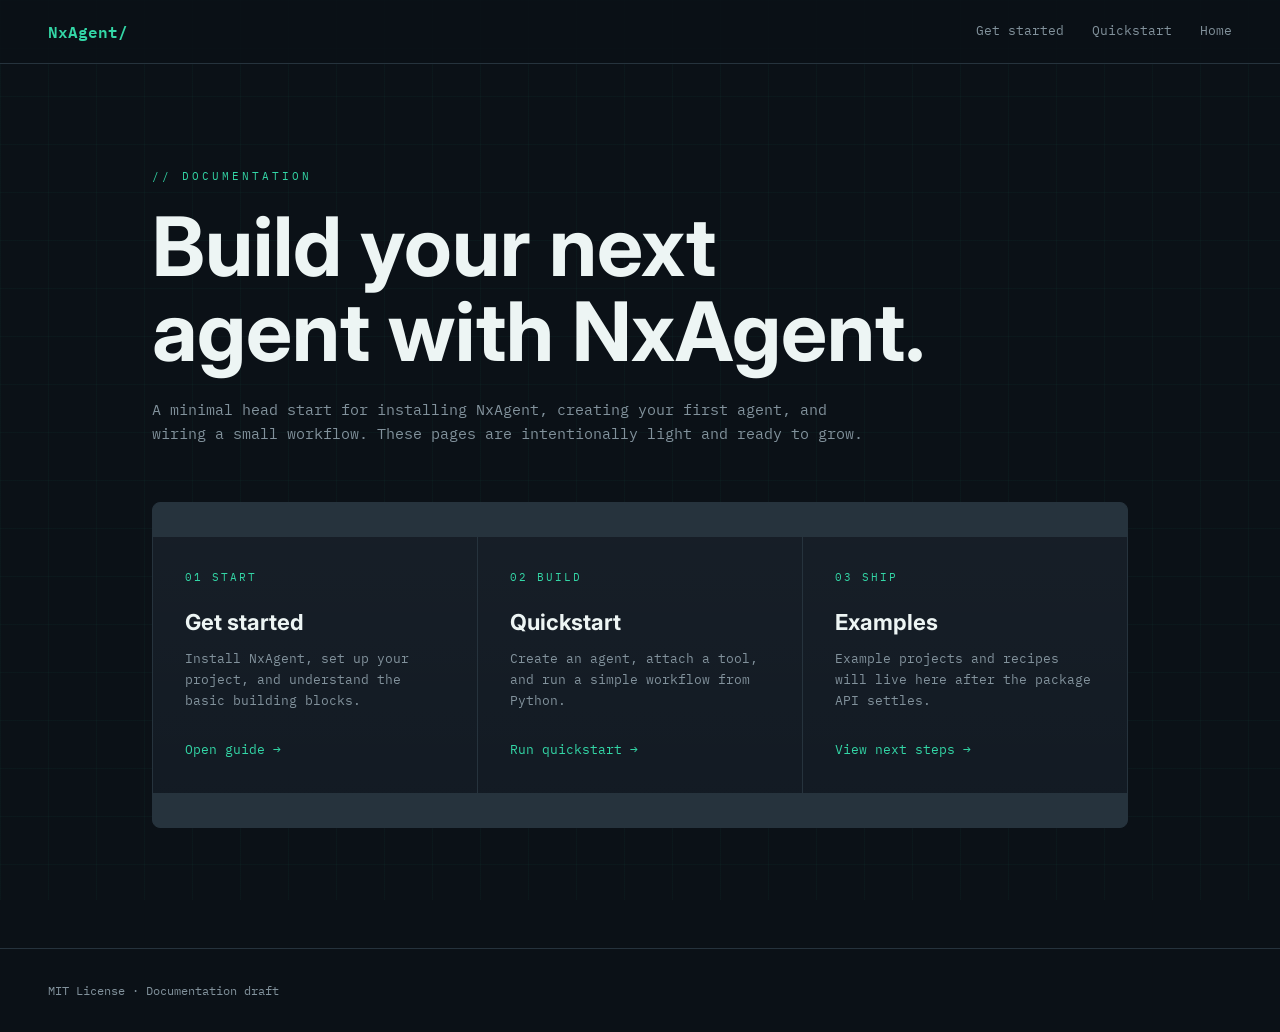
==== docs/index.html @ 1df2d6c3 "init commit" ====
<!DOCTYPE html>
<html lang="en">
<head>
<meta charset="UTF-8">
<meta name="viewport" content="width=device-width, initial-scale=1.0">
<title>NxAgent Docs</title>
<link href="https://fonts.googleapis.com/css2?family=IBM+Plex+Mono:wght@400;500;600&family=Inter:wght@400;500;600;700;800&display=swap" rel="stylesheet">
<link rel="stylesheet" href="../assets/css/docs.css">
</head>
<body>
<nav>
  <a class="logo" href="../index.html">NxAgent/</a>
  <ul class="nav-links">
    <li><a href="get-started.html">Get started</a></li>
    <li><a href="quickstart.html">Quickstart</a></li>
    <li><a href="../index.html">Home</a></li>
  </ul>
</nav>
<main>
  <div class="label">// documentation</div>
  <h1>Build your next agent with NxAgent.</h1>
  <p class="lead">A minimal head start for installing NxAgent, creating your first agent, and wiring a small workflow. These pages are intentionally light and ready to grow.</p>
  <section class="grid" aria-label="Documentation sections">
    <article class="card">
      <span>01 start</span>
      <h2>Get started</h2>
      <p>Install NxAgent, set up your project, and understand the basic building blocks.</p>
      <a href="get-started.html">Open guide →</a>
    </article>
    <article class="card">
      <span>02 build</span>
      <h2>Quickstart</h2>
      <p>Create an agent, attach a tool, and run a simple workflow from Python.</p>
      <a href="quickstart.html">Run quickstart →</a>
    </article>
    <article class="card">
      <span>03 ship</span>
      <h2>Examples</h2>
      <p>Example projects and recipes will live here after the package API settles.</p>
      <a href="quickstart.html#next-steps">View next steps →</a>
    </article>
  </section>
</main>
<footer>MIT License · Documentation draft</footer>
</body>
</html>
---- assets/css/docs.css ----
*, *::before, *::after { box-sizing: border-box; margin: 0; padding: 0; }
  :root {
    --bg: #0b1117;
    --surface: #111922;
    --surface-soft: #17212b;
    --border: #26333d;
    --accent: #33d6a6;
    --text: #edf5f4;
    --muted: #82929c;
    --mono: 'IBM Plex Mono', monospace;
    --sans: 'Inter', system-ui, -apple-system, BlinkMacSystemFont, 'Segoe UI', sans-serif;
  }
  body {
    min-height: 100vh;
    background: var(--bg);
    color: var(--text);
    font-family: var(--sans);
    line-height: 1.6;
  }
  body::before {
    content: '';
    position: fixed;
    inset: 0;
    background-image:
      linear-gradient(rgba(51,214,166,0.035) 1px, transparent 1px),
      linear-gradient(90deg, rgba(51,214,166,0.035) 1px, transparent 1px);
    background-size: 48px 48px;
    pointer-events: none;
  }
  nav {
    position: relative;
    z-index: 1;
    height: 64px;
    padding: 0 48px;
    display: flex;
    align-items: center;
    justify-content: space-between;
    border-bottom: 1px solid var(--border);
    background: rgba(11,17,23,0.86);
  }
  a { color: inherit; text-decoration: none; }
  .logo {
    font-family: var(--mono);
    font-weight: 600;
    color: var(--accent);
  }
  .nav-links {
    display: flex;
    gap: 28px;
    list-style: none;
    font-family: var(--mono);
    font-size: 13px;
    color: var(--muted);
  }
  .nav-links a:hover { color: var(--text); }
  main {
    position: relative;
    z-index: 1;
    max-width: 1040px;
    margin: 0 auto;
    padding: 104px 32px 120px;
  }
  .label {
    font-family: var(--mono);
    font-size: 11px;
    color: var(--accent);
    letter-spacing: 3px;
    text-transform: uppercase;
    margin-bottom: 18px;
  }
  h1 {
    max-width: 780px;
    font-size: clamp(44px, 7vw, 82px);
    line-height: 1.04;
    letter-spacing: 0;
    margin-bottom: 24px;
  }
  .lead {
    max-width: 720px;
    font-family: var(--mono);
    color: var(--muted);
    font-size: 15px;
    margin-bottom: 56px;
  }
  .grid {
    display: grid;
    grid-template-columns: repeat(3, minmax(0, 1fr));
    gap: 1px;
    background: var(--border);
    border: 1px solid var(--border);
    border-radius: 8px;
    overflow: hidden;
  }
  .card {
    min-height: 220px;
    padding: 32px;
    background: linear-gradient(180deg, rgba(255,255,255,0.025), rgba(255,255,255,0.006)), var(--surface);
  }
  .card span {
    display: block;
    font-family: var(--mono);
    font-size: 11px;
    color: var(--accent);
    letter-spacing: 2px;
    text-transform: uppercase;
    margin-bottom: 22px;
  }
  .card h2 {
    font-size: 22px;
    line-height: 1.2;
    margin-bottom: 14px;
  }
  .card p {
    font-family: var(--mono);
    font-size: 13px;
    color: var(--muted);
    margin-bottom: 24px;
  }
  .card a {
    font-family: var(--mono);
    font-size: 13px;
    color: var(--accent);
  }

  section {
    border-top: 1px solid var(--border);
    padding: 34px 0;
  }

  h2 {
    font-size: 28px;
    line-height: 1.22;
    margin-bottom: 14px;
  }

  p,
  li {
    color: var(--muted);
  }

  ul,
  ol {
    padding-left: 22px;
  }

  code,
  pre {
    font-family: var(--mono);
  }

  pre {
    margin-top: 18px;
    padding: 20px;
    background: var(--surface);
    border: 1px solid var(--border);
    border-radius: 8px;
    overflow-x: auto;
    color: var(--text);
  }

  .next {
    display: inline-flex;
    margin-top: 18px;
    color: var(--accent);
    font-family: var(--mono);
    font-size: 13px;
  }

  footer {
    position: relative;
    z-index: 1;
    border-top: 1px solid var(--border);
    padding: 32px 48px;
    font-family: var(--mono);
    font-size: 12px;
    color: var(--muted);
  }
  @media (max-width: 780px) {
    nav { padding: 0 24px; }
    .nav-links { gap: 16px; }
    main { padding: 80px 24px 96px; }
    .grid { grid-template-columns: 1fr; }
  }
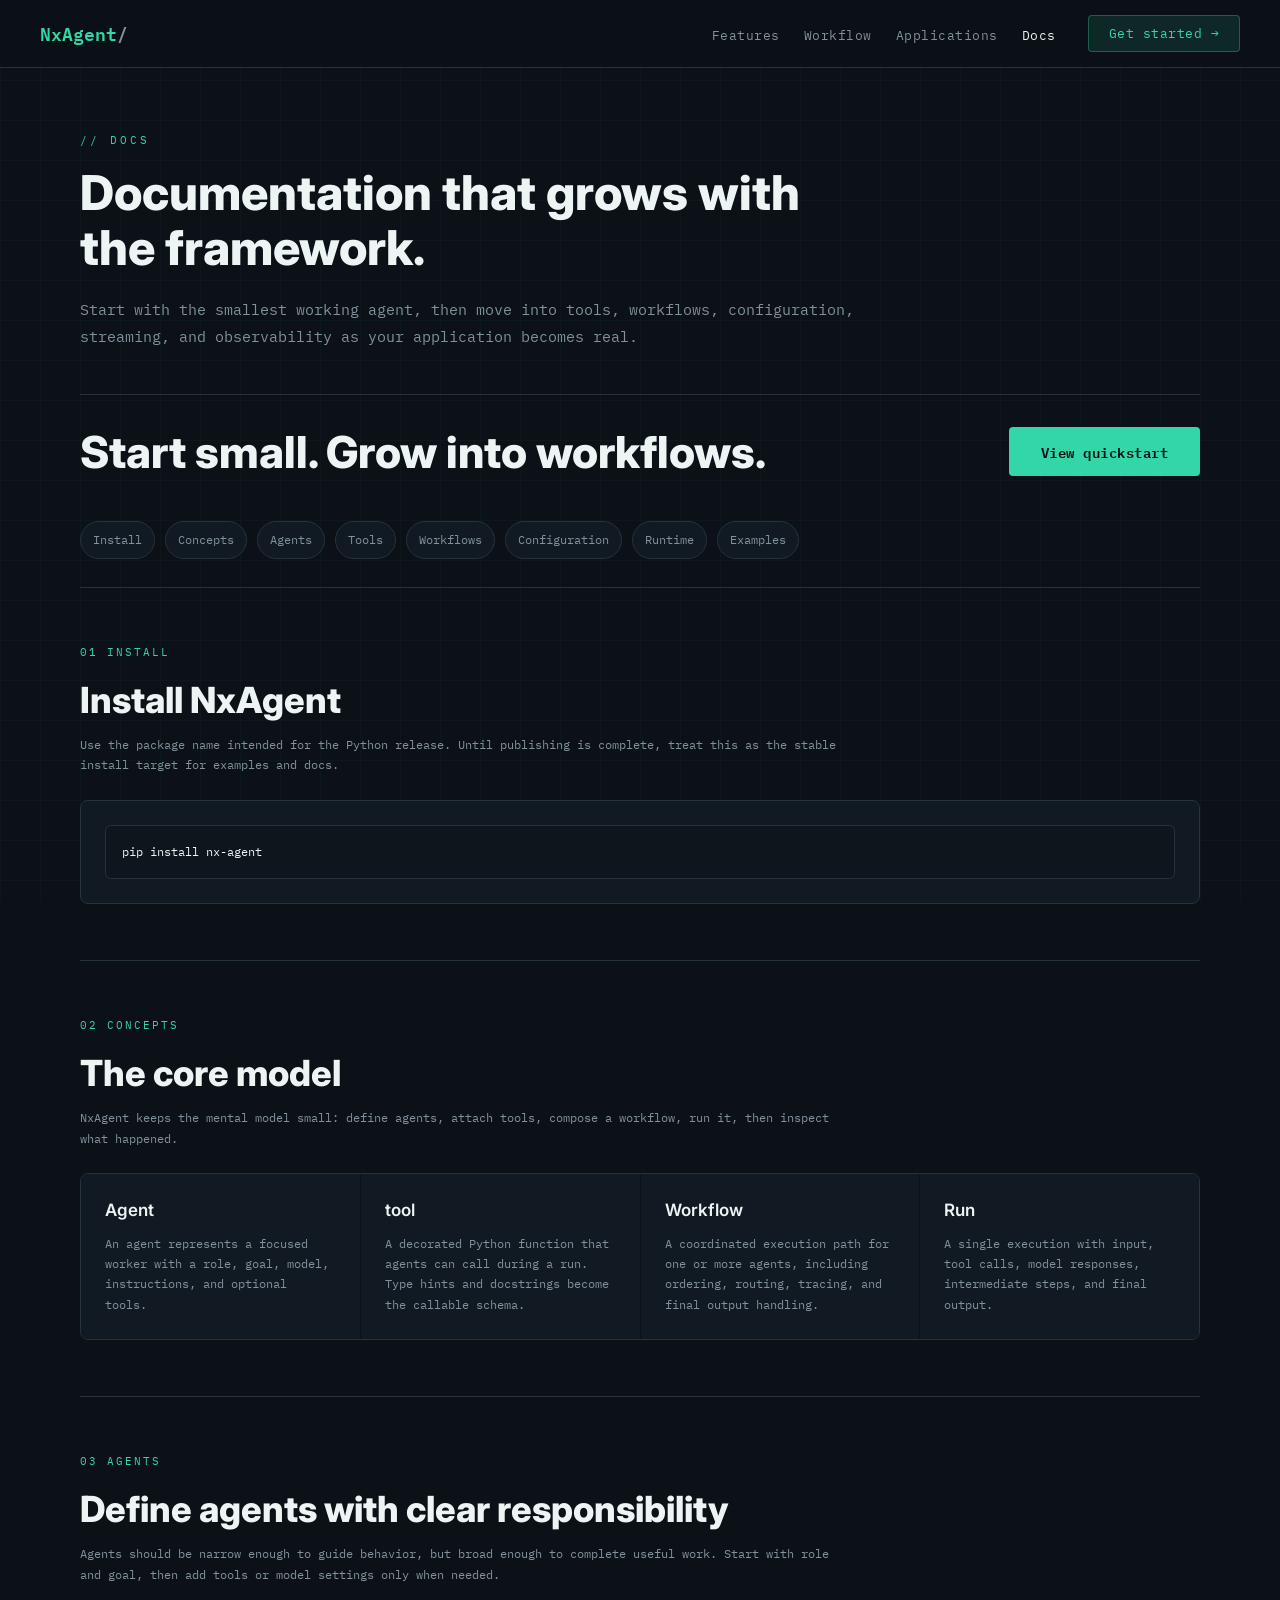
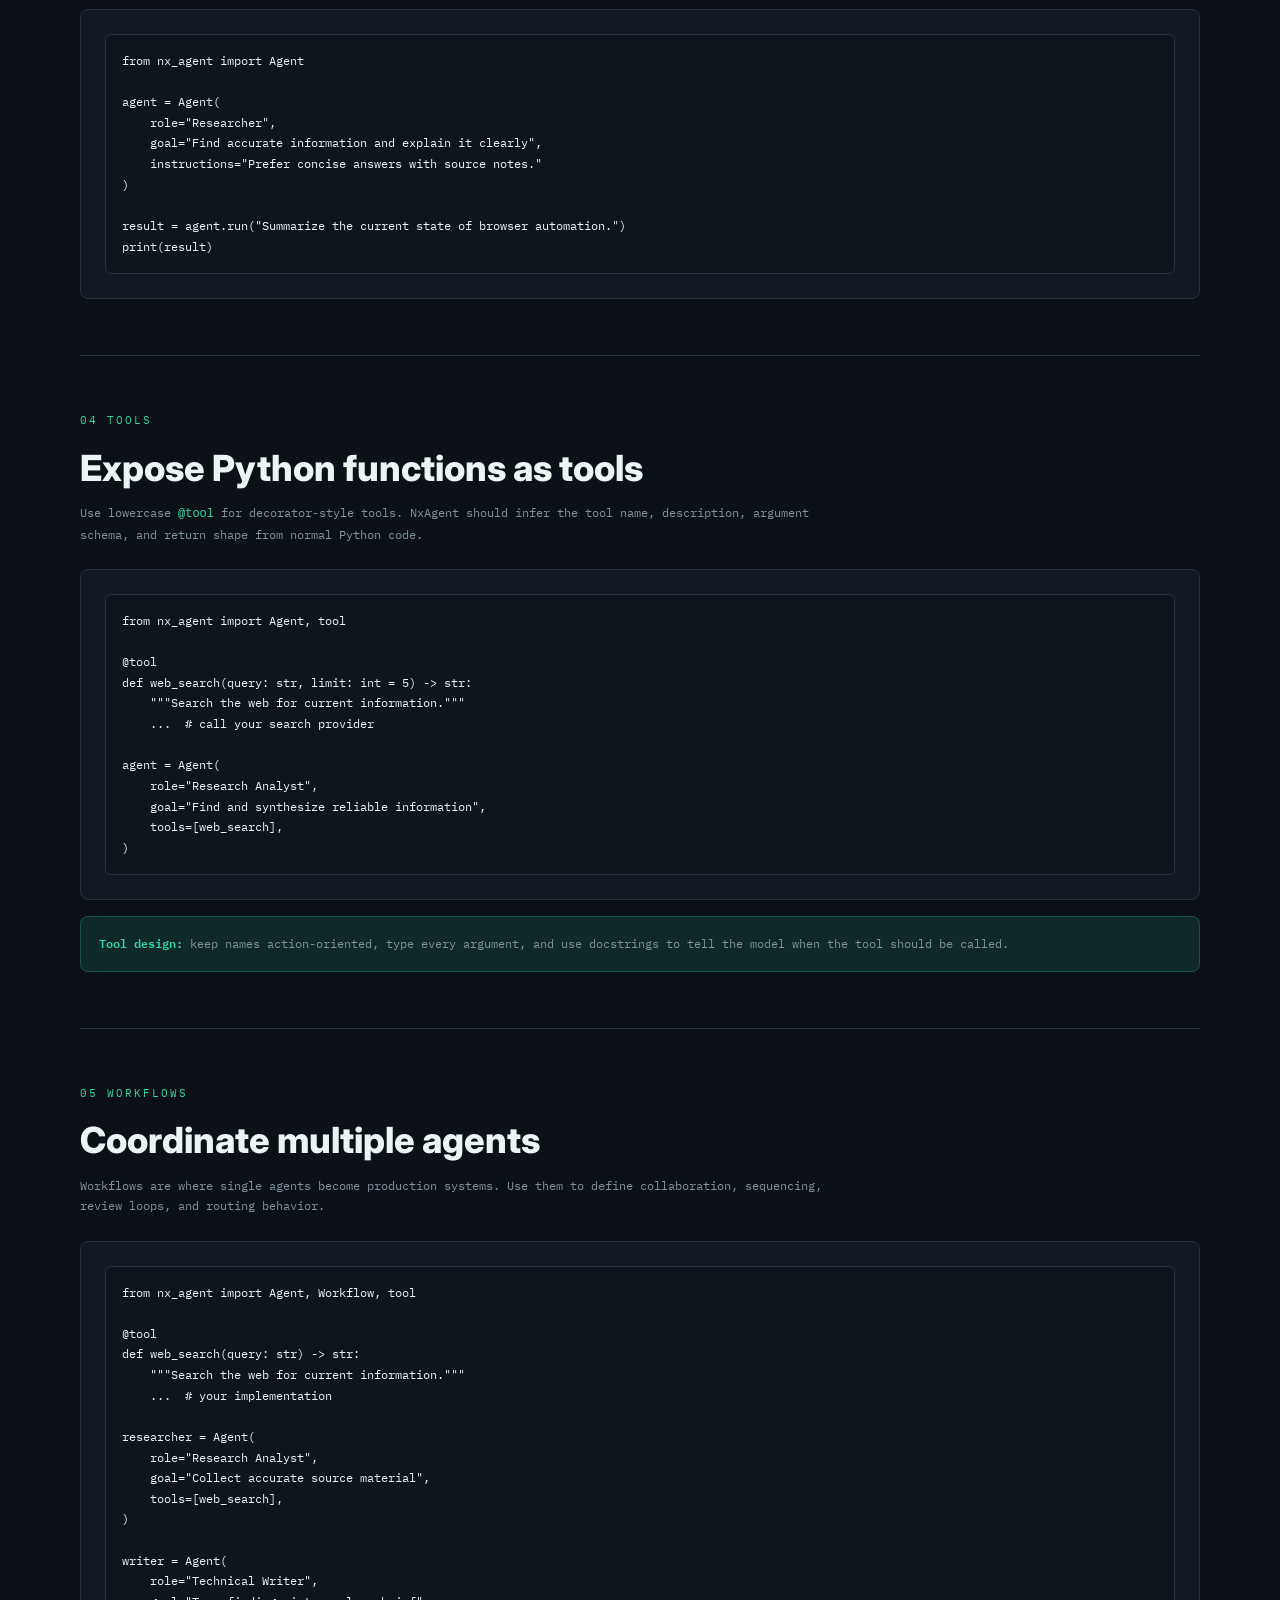
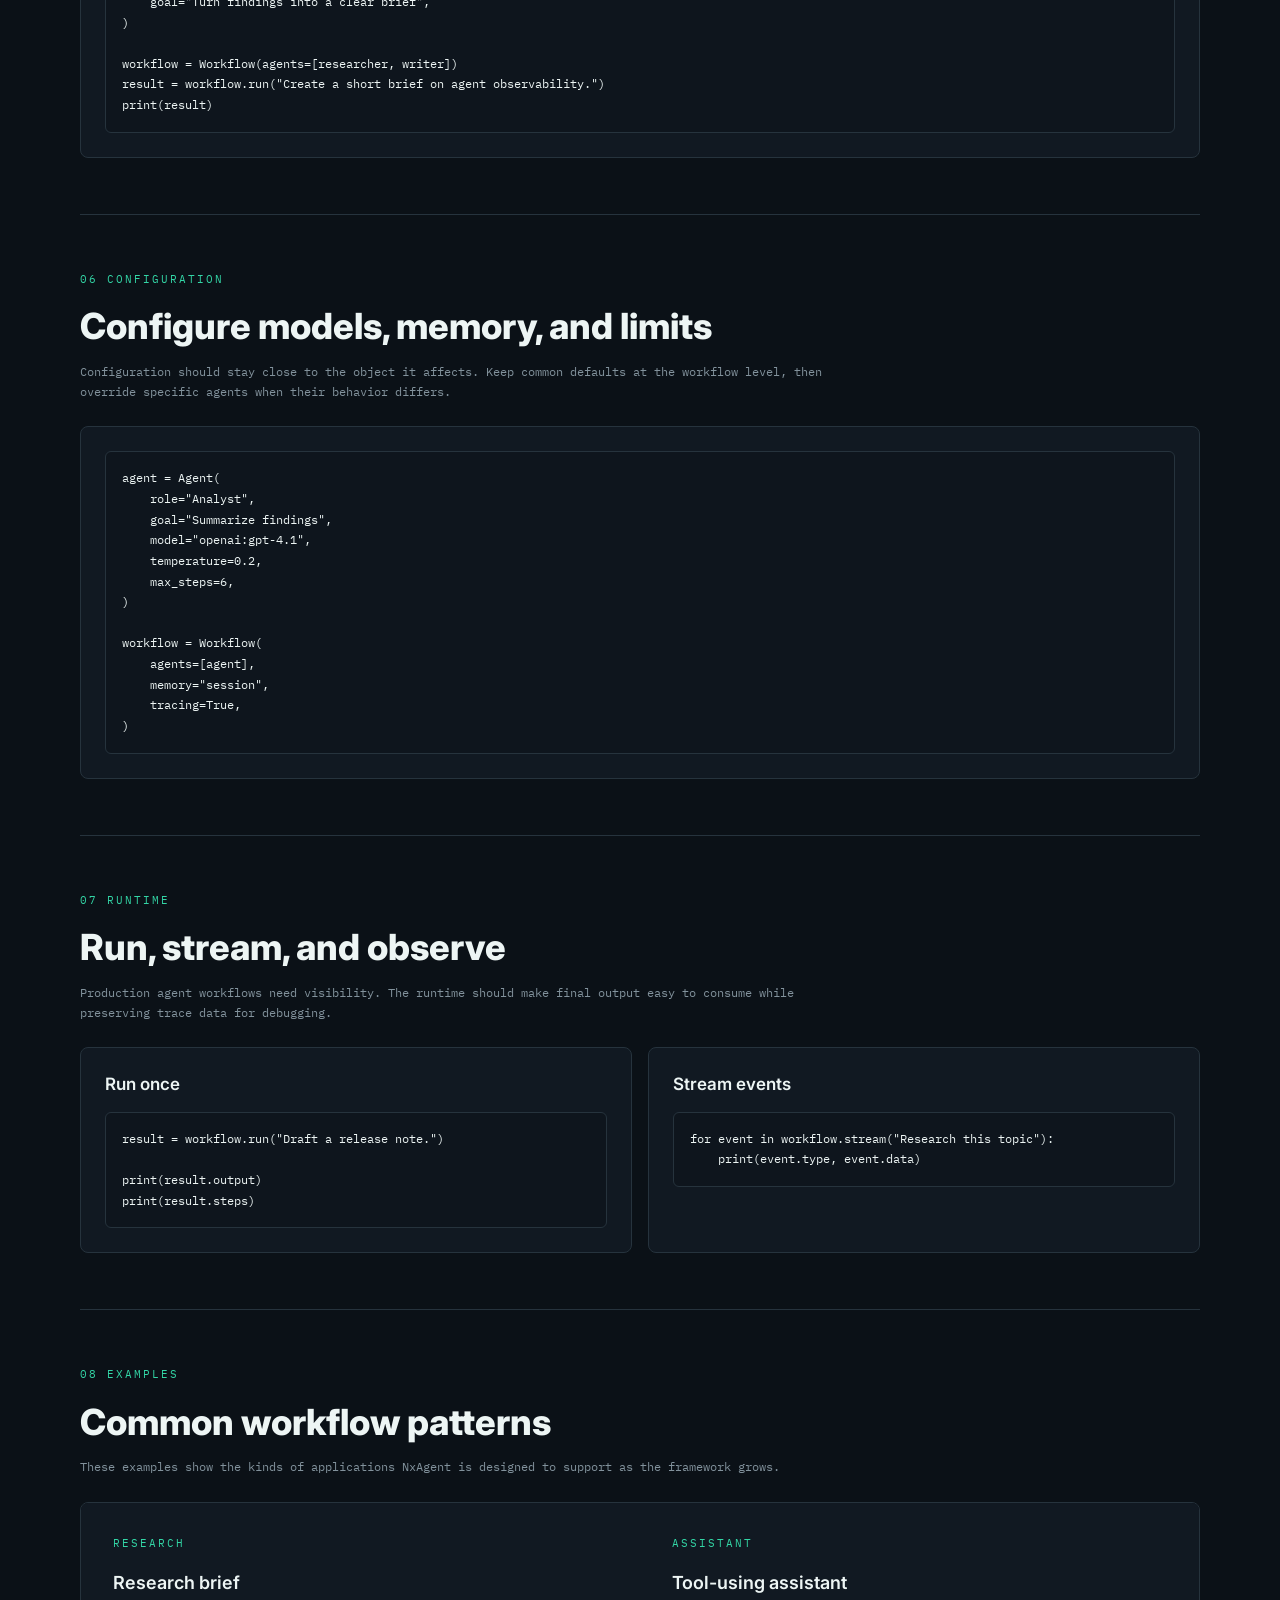
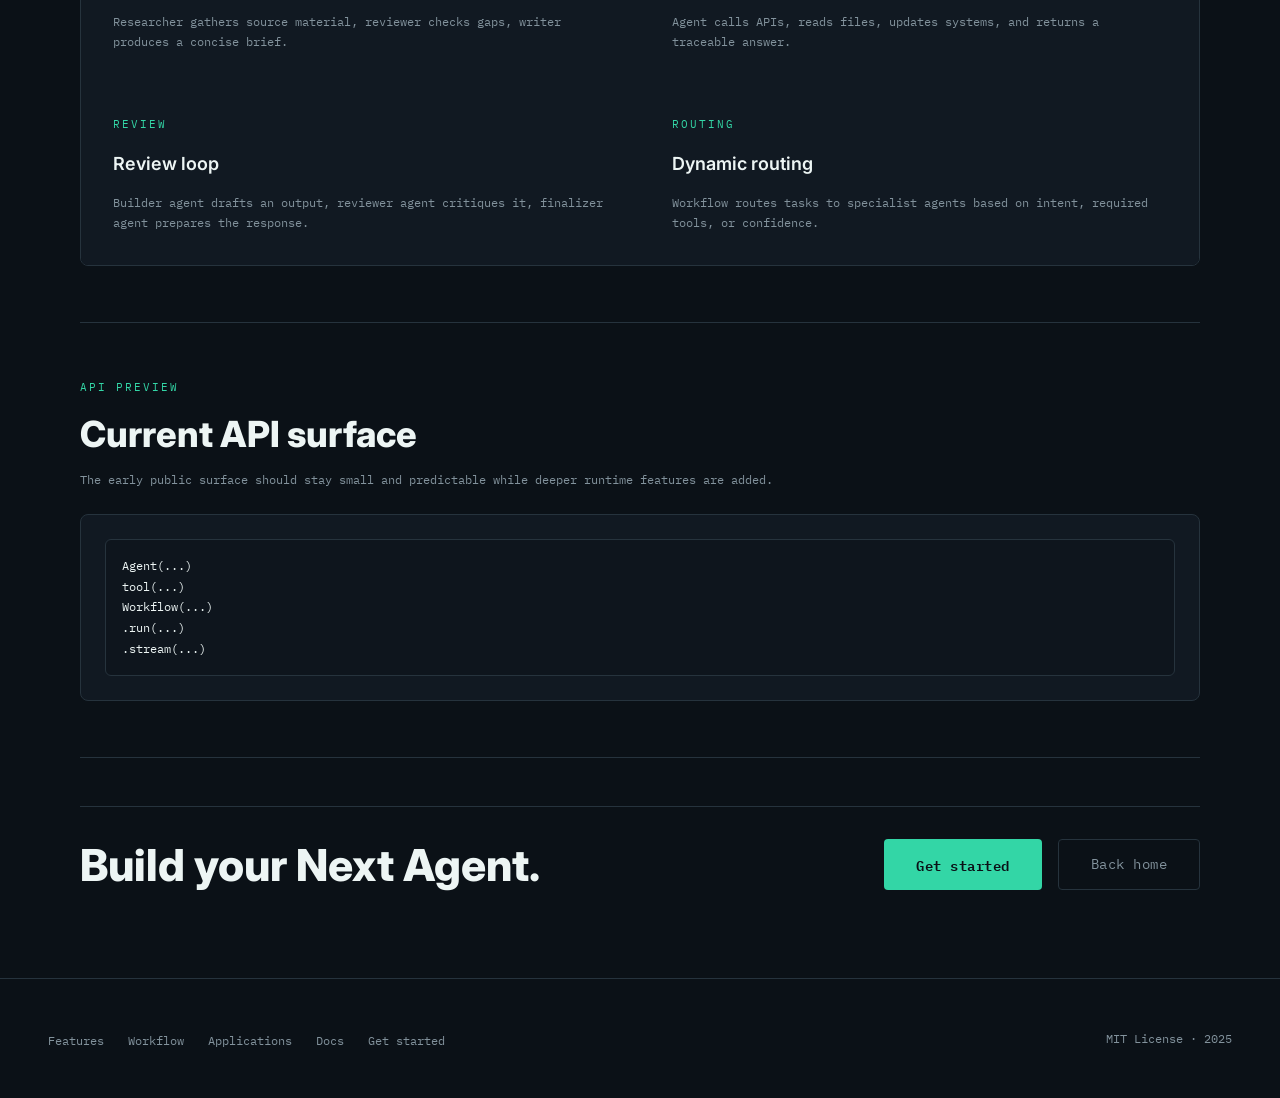
==== commit ff1f2cc6: "intial commit v0.1.0" ====
--- a/docs/index.html
+++ b/docs/index.html
@@ -4,43 +4,270 @@
 <meta charset="UTF-8">
 <meta name="viewport" content="width=device-width, initial-scale=1.0">
 <title>NxAgent Docs</title>
-<link href="https://fonts.googleapis.com/css2?family=IBM+Plex+Mono:wght@400;500;600&family=Inter:wght@400;500;600;700;800&display=swap" rel="stylesheet">
-<link rel="stylesheet" href="../assets/css/docs.css">
+<link rel="icon" href="../assets/favicon.svg" type="image/svg+xml">
+<link href="https://fonts.googleapis.com/css2?family=IBM+Plex+Mono:wght@400;500;600&amp;family=Inter:wght@400;500;600;700;800&amp;display=swap" rel="stylesheet">
+<link rel="stylesheet" href="../assets/css/landing.css">
 </head>
 <body>
+
 <nav>
-  <a class="logo" href="../index.html">NxAgent/</a>
+  <a href="../#top" class="nav-logo">NxAgent<span>/</span></a>
   <ul class="nav-links">
-    <li><a href="get-started.html">Get started</a></li>
-    <li><a href="quickstart.html">Quickstart</a></li>
-    <li><a href="../index.html">Home</a></li>
+    <li><a href="../#features">Features</a></li>
+    <li><a href="../#workflow">Workflow</a></li>
+    <li><a href="../#applications">Applications</a></li>
+    <li><a href="../docs/" class="is-active">Docs</a></li>
   </ul>
+  <a href="../get-started/" class="nav-cta">Get started &rarr;</a>
 </nav>
-<main>
-  <div class="label">// documentation</div>
-  <h1>Build your next agent with NxAgent.</h1>
-  <p class="lead">A minimal head start for installing NxAgent, creating your first agent, and wiring a small workflow. These pages are intentionally light and ready to grow.</p>
-  <section class="grid" aria-label="Documentation sections">
-    <article class="card">
-      <span>01 start</span>
-      <h2>Get started</h2>
-      <p>Install NxAgent, set up your project, and understand the basic building blocks.</p>
-      <a href="get-started.html">Open guide →</a>
-    </article>
-    <article class="card">
-      <span>02 build</span>
-      <h2>Quickstart</h2>
-      <p>Create an agent, attach a tool, and run a simple workflow from Python.</p>
-      <a href="quickstart.html">Run quickstart →</a>
-    </article>
-    <article class="card">
-      <span>03 ship</span>
-      <h2>Examples</h2>
-      <p>Example projects and recipes will live here after the package API settles.</p>
-      <a href="quickstart.html#next-steps">View next steps →</a>
-    </article>
-  </section>
+
+<main class="page-shell">
+  <section class="page-hero">
+    <div class="section-label">// docs</div>
+    <h1>Documentation that grows with the framework.</h1>
+    <p>Start with the smallest working agent, then move into tools, workflows, configuration, streaming, and observability as your application becomes real.</p>
+  </section>
+
+  <div class="docs-closer docs-intro-cta">
+    <h2>Start small. Grow into workflows.</h2>
+    <div class="actions">
+      <a href="../get-started/" class="btn-primary">View quickstart</a>
+    </div>
+  </div>
+
+  <section class="doc-toc" aria-label="Documentation sections">
+    <a href="#install">Install</a>
+    <a href="#concepts">Concepts</a>
+    <a href="#agents">Agents</a>
+    <a href="#tools">Tools</a>
+    <a href="#workflows">Workflows</a>
+    <a href="#configuration">Configuration</a>
+    <a href="#runtime">Runtime</a>
+    <a href="#examples">Examples</a>
+  </section>
+
+  <section class="doc-section" id="install">
+    <div class="doc-section-head">
+      <div class="doc-kicker">01 install</div>
+      <h2>Install NxAgent</h2>
+      <p>Use the package name intended for the Python release. Until publishing is complete, treat this as the stable install target for examples and docs.</p>
+    </div>
+    <div class="doc-panel">
+      <code>pip install nx-agent</code>
+    </div>
+  </section>
+
+  <section class="doc-section" id="concepts">
+    <div class="doc-section-head">
+      <div class="doc-kicker">02 concepts</div>
+      <h2>The core model</h2>
+      <p>NxAgent keeps the mental model small: define agents, attach tools, compose a workflow, run it, then inspect what happened.</p>
+    </div>
+    <div class="concept-grid">
+      <article>
+        <h3>Agent</h3>
+        <p>An agent represents a focused worker with a role, goal, model, instructions, and optional tools.</p>
+      </article>
+      <article>
+        <h3>tool</h3>
+        <p>A decorated Python function that agents can call during a run. Type hints and docstrings become the callable schema.</p>
+      </article>
+      <article>
+        <h3>Workflow</h3>
+        <p>A coordinated execution path for one or more agents, including ordering, routing, tracing, and final output handling.</p>
+      </article>
+      <article>
+        <h3>Run</h3>
+        <p>A single execution with input, tool calls, model responses, intermediate steps, and final output.</p>
+      </article>
+    </div>
+  </section>
+
+  <section class="doc-section" id="agents">
+    <div class="doc-section-head">
+      <div class="doc-kicker">03 agents</div>
+      <h2>Define agents with clear responsibility</h2>
+      <p>Agents should be narrow enough to guide behavior, but broad enough to complete useful work. Start with role and goal, then add tools or model settings only when needed.</p>
+    </div>
+    <div class="doc-panel">
+      <code>from nx_agent import Agent
+
+agent = Agent(
+    role="Researcher",
+    goal="Find accurate information and explain it clearly",
+    instructions="Prefer concise answers with source notes."
+)
+
+result = agent.run("Summarize the current state of browser automation.")
+print(result)</code>
+    </div>
+  </section>
+
+  <section class="doc-section" id="tools">
+    <div class="doc-section-head">
+      <div class="doc-kicker">04 tools</div>
+      <h2>Expose Python functions as tools</h2>
+      <p>Use lowercase <code>@tool</code> for decorator-style tools. NxAgent should infer the tool name, description, argument schema, and return shape from normal Python code.</p>
+    </div>
+    <div class="doc-panel">
+      <code>from nx_agent import Agent, tool
+
+@tool
+def web_search(query: str, limit: int = 5) -> str:
+    """Search the web for current information."""
+    ...  # call your search provider
+
+agent = Agent(
+    role="Research Analyst",
+    goal="Find and synthesize reliable information",
+    tools=[web_search],
+)</code>
+    </div>
+    <div class="doc-note">
+      <strong>Tool design:</strong> keep names action-oriented, type every argument, and use docstrings to tell the model when the tool should be called.
+    </div>
+  </section>
+
+  <section class="doc-section" id="workflows">
+    <div class="doc-section-head">
+      <div class="doc-kicker">05 workflows</div>
+      <h2>Coordinate multiple agents</h2>
+      <p>Workflows are where single agents become production systems. Use them to define collaboration, sequencing, review loops, and routing behavior.</p>
+    </div>
+    <div class="doc-panel">
+      <code>from nx_agent import Agent, Workflow, tool
+
+@tool
+def web_search(query: str) -> str:
+    """Search the web for current information."""
+    ...  # your implementation
+
+researcher = Agent(
+    role="Research Analyst",
+    goal="Collect accurate source material",
+    tools=[web_search],
+)
+
+writer = Agent(
+    role="Technical Writer",
+    goal="Turn findings into a clear brief",
+)
+
+workflow = Workflow(agents=[researcher, writer])
+result = workflow.run("Create a short brief on agent observability.")
+print(result)</code>
+    </div>
+  </section>
+
+  <section class="doc-section" id="configuration">
+    <div class="doc-section-head">
+      <div class="doc-kicker">06 configuration</div>
+      <h2>Configure models, memory, and limits</h2>
+      <p>Configuration should stay close to the object it affects. Keep common defaults at the workflow level, then override specific agents when their behavior differs.</p>
+    </div>
+    <div class="doc-panel">
+      <code>agent = Agent(
+    role="Analyst",
+    goal="Summarize findings",
+    model="openai:gpt-4.1",
+    temperature=0.2,
+    max_steps=6,
+)
+
+workflow = Workflow(
+    agents=[agent],
+    memory="session",
+    tracing=True,
+)</code>
+    </div>
+  </section>
+
+  <section class="doc-section" id="runtime">
+    <div class="doc-section-head">
+      <div class="doc-kicker">07 runtime</div>
+      <h2>Run, stream, and observe</h2>
+      <p>Production agent workflows need visibility. The runtime should make final output easy to consume while preserving trace data for debugging.</p>
+    </div>
+    <div class="split-docs">
+      <div class="doc-panel">
+        <h3>Run once</h3>
+        <code>result = workflow.run("Draft a release note.")
+
+print(result.output)
+print(result.steps)</code>
+      </div>
+      <div class="doc-panel">
+        <h3>Stream events</h3>
+        <code>for event in workflow.stream("Research this topic"):
+    print(event.type, event.data)</code>
+      </div>
+    </div>
+  </section>
+
+  <section class="doc-section" id="examples">
+    <div class="doc-section-head">
+      <div class="doc-kicker">08 examples</div>
+      <h2>Common workflow patterns</h2>
+      <p>These examples show the kinds of applications NxAgent is designed to support as the framework grows.</p>
+    </div>
+    <div class="docs-grid docs-grid-wide">
+      <article class="doc-card">
+        <div class="doc-kicker">research</div>
+        <h3>Research brief</h3>
+        <p class="feature-desc">Researcher gathers source material, reviewer checks gaps, writer produces a concise brief.</p>
+      </article>
+      <article class="doc-card">
+        <div class="doc-kicker">assistant</div>
+        <h3>Tool-using assistant</h3>
+        <p class="feature-desc">Agent calls APIs, reads files, updates systems, and returns a traceable answer.</p>
+      </article>
+      <article class="doc-card">
+        <div class="doc-kicker">review</div>
+        <h3>Review loop</h3>
+        <p class="feature-desc">Builder agent drafts an output, reviewer agent critiques it, finalizer agent prepares the response.</p>
+      </article>
+      <article class="doc-card">
+        <div class="doc-kicker">routing</div>
+        <h3>Dynamic routing</h3>
+        <p class="feature-desc">Workflow routes tasks to specialist agents based on intent, required tools, or confidence.</p>
+      </article>
+    </div>
+  </section>
+
+  <section class="doc-section">
+    <div class="doc-section-head">
+      <div class="doc-kicker">api preview</div>
+      <h2>Current API surface</h2>
+      <p>The early public surface should stay small and predictable while deeper runtime features are added.</p>
+    </div>
+    <div class="doc-panel">
+      <code>Agent(...)
+tool(...)
+Workflow(...)
+.run(...)
+.stream(...)</code>
+    </div>
+  </section>
+
+  <div class="docs-closer">
+    <h2>Build your Next Agent.</h2>
+    <div class="actions">
+      <a href="../get-started/" class="btn-primary">Get started</a>
+      <a href="../#top" class="btn-secondary">Back home</a>
+    </div>
+  </div>
 </main>
-<footer>MIT License · Documentation draft</footer>
+
+<footer>
+  <ul class="footer-links">
+    <li><a href="../#features">Features</a></li>
+    <li><a href="../#workflow">Workflow</a></li>
+    <li><a href="../#applications">Applications</a></li>
+    <li><a href="../docs/">Docs</a></li>
+    <li><a href="../get-started/">Get started</a></li>
+  </ul>
+  <div class="footer-copy">MIT License · 2025</div>
+</footer>
+
 </body>
 </html>
--- a/assets/css/landing.css
+++ b/assets/css/landing.css
@@ -0,0 +1,878 @@
+*, *::before, *::after { box-sizing: border-box; margin: 0; padding: 0; }
+
+  :root {
+    --bg: #0b1117;
+    --surface: #111922;
+    --surface-soft: #17212b;
+    --border: #26333d;
+    --accent: #33d6a6;
+    --accent-hot: #5ee8bd;
+    --accent-dim: rgba(51,214,166,0.12);
+    --accent-glow: rgba(51,214,166,0.07);
+    --secondary: #8aa4ff;
+    --text: #edf5f4;
+    --muted: #82929c;
+    --mono: 'IBM Plex Mono', monospace;
+    --sans: 'Inter', system-ui, -apple-system, BlinkMacSystemFont, 'Segoe UI', sans-serif;
+  }
+
+  html { scroll-behavior: smooth; }
+
+  body {
+    background: var(--bg);
+    color: var(--text);
+    font-family: var(--sans);
+    min-height: 100vh;
+    overflow-x: hidden;
+    line-height: 1.5;
+  }
+
+  body::before {
+    content: '';
+    position: fixed;
+    inset: 0;
+    background-image:
+      linear-gradient(rgba(51,214,166,0.035) 1px, transparent 1px),
+      linear-gradient(90deg, rgba(51,214,166,0.035) 1px, transparent 1px);
+    background-size: 40px 40px;
+    pointer-events: none;
+    z-index: 0;
+  }
+
+  body::after {
+    content: none;
+  }
+
+  /* NAV */
+  nav {
+    position: fixed;
+    top: 0; left: 0; right: 0;
+    z-index: 100;
+    display: grid;
+    grid-template-columns: auto 1fr auto;
+    gap: 32px;
+    align-items: center;
+    padding: 0 40px;
+    height: 68px;
+    background: rgba(11,17,23,0.88);
+    backdrop-filter: blur(12px);
+    border-bottom: 1px solid var(--border);
+  }
+
+  .nav-logo {
+    font-family: var(--mono);
+    font-size: 18px;
+    font-weight: 600;
+    color: var(--accent);
+    letter-spacing: 0;
+    text-decoration: none;
+  }
+
+  .nav-logo span { color: var(--muted); }
+
+  .nav-links {
+    display: flex;
+    gap: 24px;
+    justify-content: flex-end;
+    list-style: none;
+  }
+
+  .nav-links a {
+    font-family: var(--mono);
+    font-size: 13px;
+    color: var(--muted);
+    text-decoration: none;
+    transition: color 0.2s;
+    letter-spacing: 0.5px;
+  }
+
+  .nav-links a:hover,
+  .nav-links a.is-active {
+    color: var(--text);
+  }
+
+  .nav-cta {
+    font-family: var(--mono);
+    font-size: 13px;
+    padding: 8px 20px;
+    background: var(--accent-dim);
+    color: var(--accent);
+    border: 1px solid rgba(51,214,166,0.32);
+    border-radius: 4px;
+    text-decoration: none;
+    transition: all 0.2s;
+    letter-spacing: 0.5px;
+  }
+
+  .nav-cta:hover,
+  .nav-cta.is-active {
+    background: rgba(51,214,166,0.2);
+    border-color: var(--accent);
+  }
+
+  /* HERO */
+  .hero {
+    position: relative;
+    z-index: 1;
+    min-height: 100vh;
+    display: flex;
+    align-items: center;
+    justify-content: center;
+    min-height: 92vh;
+    padding: 112px 40px 72px;
+  }
+
+  .hero-inner {
+    width: 100%;
+    max-width: 1160px;
+    display: grid;
+    grid-template-columns: minmax(0, 0.92fr) minmax(420px, 1fr);
+    column-gap: 88px;
+    align-items: center;
+  }
+
+  .hero-copy {
+    text-align: left;
+  }
+
+  .hero-badge {
+    font-family: var(--mono);
+    font-size: 11px;
+    color: var(--accent);
+    background: var(--accent-dim);
+    border: 1px solid rgba(51,214,166,0.26);
+    padding: 5px 14px;
+    border-radius: 100px;
+    letter-spacing: 2px;
+    text-transform: uppercase;
+    margin-bottom: 28px;
+    display: inline-flex;
+    animation: fadeUp 0.6s ease both;
+  }
+
+  .hero-title {
+    font-family: var(--sans);
+    font-size: clamp(52px, 7vw, 84px);
+    font-weight: 800;
+    line-height: 1.02;
+    letter-spacing: 0;
+    margin-bottom: 28px;
+    animation: fadeUp 0.7s ease 0.1s both;
+  }
+
+  .hero-title .line {
+    display: block;
+    white-space: nowrap;
+  }
+
+  .hero-title .accent { color: var(--accent); }
+
+  .hero-sub {
+    font-family: var(--mono);
+    font-size: 15px;
+    color: var(--muted);
+    max-width: 560px;
+    line-height: 1.8;
+    margin-bottom: 36px;
+    animation: fadeUp 0.7s ease 0.2s both;
+  }
+
+  .hero-actions {
+    display: flex;
+    gap: 16px;
+    align-items: center;
+    flex-wrap: wrap;
+    justify-content: flex-start;
+    animation: fadeUp 0.7s ease 0.3s both;
+  }
+
+  .btn-primary {
+    font-family: var(--mono);
+    font-size: 14px;
+    padding: 14px 32px;
+    background: var(--accent);
+    color: #0b1117;
+    border: none;
+    border-radius: 4px;
+    cursor: pointer;
+    text-decoration: none;
+    font-weight: 600;
+    letter-spacing: 0.5px;
+    display: inline-flex;
+    align-items: center;
+    justify-content: center;
+    transition: all 0.2s;
+  }
+
+  .btn-primary:hover {
+    background: var(--accent-hot);
+    transform: translateY(-1px);
+    box-shadow: 0 10px 34px rgba(51,214,166,0.24);
+  }
+
+  .btn-secondary {
+    font-family: var(--mono);
+    font-size: 14px;
+    padding: 14px 32px;
+    background: transparent;
+    color: var(--muted);
+    border: 1px solid var(--border);
+    border-radius: 4px;
+    cursor: pointer;
+    text-decoration: none;
+    letter-spacing: 0.5px;
+    display: inline-flex;
+    align-items: center;
+    justify-content: center;
+    transition: all 0.2s;
+  }
+
+  .btn-secondary:hover {
+    color: var(--text);
+    border-color: var(--muted);
+  }
+
+  /* INSTALL BLOCK */
+  .install-block {
+    margin-top: 40px;
+    animation: fadeUp 0.7s ease 0.4s both;
+  }
+
+  .install-cmd {
+    font-family: var(--mono);
+    font-size: 14px;
+    background: var(--surface);
+    border: 1px solid var(--border);
+    border-radius: 6px;
+    padding: 14px 24px;
+    color: var(--text);
+    display: inline-flex;
+    align-items: center;
+    gap: 12px;
+    cursor: pointer;
+    transition: border-color 0.2s;
+  }
+
+  .install-cmd:hover { border-color: rgba(51,214,166,0.42); }
+  .install-cmd .prompt { color: var(--accent); }
+  .install-cmd .copy-hint { color: var(--muted); font-size: 11px; }
+
+  .hero-code {
+    width: 100%;
+    animation: fadeUp 0.7s ease 0.35s both;
+  }
+
+  .hero-code .code-body {
+    overflow: hidden;
+  }
+
+  /* FEATURES */
+  .section {
+    position: relative;
+    z-index: 1;
+    min-height: 100vh;
+    scroll-margin-top: 88px;
+    padding: 96px 40px 72px;
+    max-width: 1200px;
+    margin: 0 auto;
+    display: flex;
+    flex-direction: column;
+    justify-content: flex-start;
+  }
+
+  .section-label {
+    font-family: var(--mono);
+    font-size: 11px;
+    color: var(--accent);
+    letter-spacing: 3px;
+    text-transform: uppercase;
+    margin-bottom: 16px;
+  }
+
+  .section-title {
+    font-size: clamp(32px, 4.5vw, 48px);
+    font-weight: 800;
+    letter-spacing: 0;
+    line-height: 1.16;
+    margin-bottom: 44px;
+  }
+
+  .features-grid {
+    display: grid;
+    grid-template-columns: repeat(auto-fit, minmax(280px, 1fr));
+    gap: 1px;
+    border: 1px solid var(--border);
+    border-radius: 8px;
+    overflow: hidden;
+    gap: 0;
+  }
+
+  .feature-card {
+    background: var(--surface);
+    min-height: 188px;
+    padding: 30px 32px;
+    transition: background 0.2s;
+  }
+
+  .feature-card:hover { background: linear-gradient(180deg, var(--accent-glow), rgba(255,255,255,0)), var(--surface); }
+
+  .feature-icon {
+    font-family: var(--mono);
+    font-size: 22px;
+    color: var(--accent);
+    margin-bottom: 14px;
+  }
+
+  .feature-title {
+    font-size: 18px;
+    font-weight: 600;
+    margin-bottom: 12px;
+    letter-spacing: 0;
+  }
+
+  .feature-desc {
+    font-family: var(--mono);
+    font-size: 12px;
+    color: var(--muted);
+    line-height: 1.65;
+  }
+
+  .application-tags {
+    display: flex;
+    flex-wrap: wrap;
+    gap: 8px;
+    margin-top: 20px;
+  }
+
+  .application-tags span {
+    font-family: var(--mono);
+    font-size: 10px;
+    line-height: 1;
+    color: var(--accent);
+    background: var(--accent-dim);
+    border: 1px solid rgba(51,214,166,0.2);
+    border-radius: 999px;
+    padding: 7px 9px;
+    white-space: nowrap;
+  }
+
+  .docs-grid {
+    display: grid;
+    grid-template-columns: repeat(3, minmax(0, 1fr));
+    gap: 1px;
+    border: 1px solid var(--border);
+    border-radius: 8px;
+    overflow: hidden;
+    gap: 0;
+  }
+
+  .doc-card {
+    background: var(--surface);
+    padding: 32px;
+  }
+
+  .doc-kicker {
+    font-family: var(--mono);
+    font-size: 11px;
+    color: var(--accent);
+    letter-spacing: 2px;
+    text-transform: uppercase;
+    margin-bottom: 18px;
+  }
+
+  .doc-card h3 {
+    font-size: 18px;
+    font-weight: 600;
+    letter-spacing: 0;
+    margin-bottom: 14px;
+  }
+
+  .doc-card p {
+    margin-top: 16px;
+  }
+
+  .doc-card code {
+    display: block;
+    font-family: var(--mono);
+    font-size: 12px;
+    line-height: 1.7;
+    color: var(--text);
+    background: rgba(0,0,0,0.16);
+    border: 1px solid var(--border);
+    border-radius: 6px;
+    padding: 16px;
+    white-space: pre-wrap;
+  }
+
+  .docs-closer {
+    margin-top: 48px;
+    padding-top: 32px;
+    border-top: 1px solid var(--border);
+    display: flex;
+    align-items: center;
+    justify-content: space-between;
+    gap: 24px;
+  }
+
+  .docs-closer h2 {
+    font-size: clamp(28px, 4vw, 44px);
+    font-weight: 800;
+    line-height: 1.14;
+    letter-spacing: 0;
+  }
+
+  .docs-closer .actions {
+    display: flex;
+    gap: 16px;
+    flex-wrap: wrap;
+    justify-content: flex-end;
+  }
+
+  .docs-intro-cta {
+    margin-top: 0;
+    margin-bottom: 44px;
+  }
+
+  /* CONTENT PAGES */
+  .page-shell {
+    position: relative;
+    z-index: 1;
+    width: min(1120px, calc(100% - 80px));
+    margin: 0 auto;
+    padding: 132px 0 88px;
+  }
+
+  .page-hero {
+    max-width: 780px;
+    margin-bottom: 44px;
+  }
+
+  .page-hero h1 {
+    font-family: var(--sans);
+    font-size: clamp(32px, 4.5vw, 48px);
+    font-weight: 800;
+    line-height: 1.16;
+    letter-spacing: 0;
+    margin-bottom: 20px;
+  }
+
+  .page-hero p {
+    font-family: var(--mono);
+    color: var(--muted);
+    font-size: 15px;
+    line-height: 1.8;
+  }
+
+  .docs-grid-wide {
+    grid-template-columns: repeat(2, minmax(0, 1fr));
+  }
+
+  .doc-toc {
+    display: flex;
+    flex-wrap: wrap;
+    gap: 10px;
+    margin-bottom: 56px;
+    padding-bottom: 28px;
+    border-bottom: 1px solid var(--border);
+  }
+
+  .doc-toc a {
+    font-family: var(--mono);
+    font-size: 12px;
+    color: var(--muted);
+    text-decoration: none;
+    background: var(--surface);
+    border: 1px solid var(--border);
+    border-radius: 999px;
+    padding: 9px 12px;
+    transition: color 0.2s, border-color 0.2s, background 0.2s;
+  }
+
+  .doc-toc a:hover {
+    color: var(--accent);
+    border-color: rgba(51,214,166,0.34);
+    background: var(--accent-dim);
+  }
+
+  .doc-section {
+    scroll-margin-top: 96px;
+    padding: 0 0 56px;
+    margin-bottom: 56px;
+    border-bottom: 1px solid var(--border);
+  }
+
+  .doc-section:last-of-type {
+    margin-bottom: 0;
+  }
+
+  .doc-section-head {
+    max-width: 760px;
+    margin-bottom: 24px;
+  }
+
+  .doc-section-head h2 {
+    font-size: clamp(26px, 3vw, 36px);
+    font-weight: 800;
+    line-height: 1.18;
+    letter-spacing: 0;
+    margin-bottom: 14px;
+  }
+
+  .doc-section-head p,
+  .concept-grid p,
+  .doc-note {
+    font-family: var(--mono);
+    font-size: 12px;
+    color: var(--muted);
+    line-height: 1.7;
+  }
+
+  .doc-section-head code {
+    color: var(--accent);
+  }
+
+  .doc-panel {
+    background: var(--surface);
+    border: 1px solid var(--border);
+    border-radius: 8px;
+    padding: 24px;
+  }
+
+  .doc-panel h3 {
+    font-size: 17px;
+    font-weight: 600;
+    letter-spacing: 0;
+    margin-bottom: 14px;
+  }
+
+  .doc-panel code {
+    display: block;
+    font-family: var(--mono);
+    font-size: 12px;
+    line-height: 1.72;
+    color: var(--text);
+    background: rgba(0,0,0,0.16);
+    border: 1px solid var(--border);
+    border-radius: 6px;
+    padding: 16px;
+    white-space: pre-wrap;
+    overflow-x: auto;
+  }
+
+  .doc-panel > code:only-child {
+    margin: 0;
+  }
+
+  .concept-grid {
+    display: grid;
+    grid-template-columns: repeat(4, minmax(0, 1fr));
+    gap: 1px;
+    border: 1px solid var(--border);
+    border-radius: 8px;
+    overflow: hidden;
+  }
+
+  .concept-grid article {
+    background: var(--surface);
+    padding: 24px;
+  }
+
+  .concept-grid h3 {
+    font-size: 17px;
+    font-weight: 600;
+    letter-spacing: 0;
+    margin-bottom: 10px;
+  }
+
+  .doc-note {
+    margin-top: 16px;
+    background: var(--accent-dim);
+    border: 1px solid rgba(51,214,166,0.22);
+    border-radius: 8px;
+    padding: 16px 18px;
+  }
+
+  .doc-note strong {
+    color: var(--accent);
+    font-weight: 600;
+  }
+
+  .split-docs {
+    display: grid;
+    grid-template-columns: repeat(2, minmax(0, 1fr));
+    gap: 16px;
+  }
+
+  .quickstart {
+    display: flex;
+    flex-direction: column;
+    border: 1px solid var(--border);
+    border-radius: 8px;
+    overflow: hidden;
+  }
+
+  .quick-step {
+    display: grid;
+    grid-template-columns: 64px 1fr;
+    gap: 24px;
+    background: var(--surface);
+    padding: 32px;
+    border-bottom: 1px solid var(--border);
+  }
+
+  .quick-step:last-child {
+    border-bottom: none;
+  }
+
+  .quick-step .step-num {
+    position: static;
+  }
+
+  .quick-step h2 {
+    font-family: var(--sans);
+    font-size: 20px;
+    font-weight: 600;
+    line-height: 1.2;
+    letter-spacing: 0;
+    margin-bottom: 16px;
+  }
+
+  .quick-step .step-desc {
+    margin-bottom: 16px;
+  }
+
+  .quick-step .step-desc code {
+    color: var(--accent);
+    background: transparent;
+    border: none;
+    padding: 0;
+    display: inline;
+    font-size: inherit;
+  }
+
+  .quick-step code {
+    display: block;
+    font-family: var(--mono);
+    font-size: 12px;
+    line-height: 1.7;
+    color: var(--text);
+    background: rgba(0,0,0,0.16);
+    border: 1px solid var(--border);
+    border-radius: 6px;
+    padding: 16px;
+    white-space: pre-wrap;
+  }
+
+  .code-window {
+    background: var(--surface);
+    border: 1px solid var(--border);
+    border-radius: 8px;
+    overflow: hidden;
+    box-shadow: 0 24px 80px rgba(0,0,0,0.22);
+  }
+
+  .code-topbar {
+    display: flex;
+    align-items: center;
+    gap: 8px;
+    padding: 16px 20px;
+    border-bottom: 1px solid var(--border);
+    background: var(--surface-soft);
+  }
+
+  .dot { width: 12px; height: 12px; border-radius: 50%; }
+  .dot-r { background: #ff5f57; }
+  .dot-y { background: #febc2e; }
+  .dot-g { background: #28c840; }
+
+  .code-filename {
+    font-family: var(--mono);
+    font-size: 12px;
+    color: var(--muted);
+    margin-left: 8px;
+  }
+
+  .code-body {
+    padding: 24px 30px 24px 62px;
+    font-family: var(--mono);
+    font-size: 12px;
+    line-height: 1.62;
+    overflow: hidden;
+  }
+
+  .kw { color: var(--secondary); }
+  .fn { color: var(--accent); }
+  .str { color: #ffb86c; }
+  .cm { color: var(--muted); }
+  .cls { color: #c792ea; }
+
+  /* HOW IT WORKS */
+  .steps {
+    display: flex;
+    flex-direction: column;
+    gap: 0;
+    position: relative;
+    padding-left: 48px;
+  }
+
+  .steps::before {
+    content: '';
+    position: absolute;
+    left: 15px;
+    top: 24px;
+    bottom: 24px;
+    width: 1px;
+    background: linear-gradient(to bottom, var(--accent), transparent);
+  }
+
+  .step {
+    display: flex;
+    gap: 32px;
+    align-items: flex-start;
+    padding: 28px 0;
+    border-bottom: 1px solid var(--border);
+  }
+
+  .step:last-child { border-bottom: none; }
+
+  .step-num {
+    font-family: var(--mono);
+    font-size: 11px;
+    color: var(--accent);
+    background: var(--accent-dim);
+    border: 1px solid rgba(51,214,166,0.26);
+    width: 32px;
+    height: 32px;
+    border-radius: 50%;
+    display: flex;
+    align-items: center;
+    justify-content: center;
+    flex-shrink: 0;
+    position: absolute;
+    left: 0;
+  }
+
+  .step-content { padding-left: 16px; }
+
+  .step-title {
+    font-size: 20px;
+    font-weight: 600;
+    margin-bottom: 8px;
+    letter-spacing: 0;
+  }
+
+  .step-desc {
+    font-family: var(--mono);
+    font-size: 12px;
+    color: var(--muted);
+    line-height: 1.65;
+  }
+
+  /* FOOTER */
+  footer {
+    position: relative;
+    z-index: 1;
+    border-top: 1px solid var(--border);
+    padding: 48px;
+    display: flex;
+    align-items: center;
+    justify-content: space-between;
+  }
+
+  .footer-logo {
+    font-family: var(--mono);
+    font-size: 16px;
+    font-weight: 600;
+    color: var(--accent);
+  }
+
+  .footer-copy {
+    font-family: var(--mono);
+    font-size: 12px;
+    color: var(--muted);
+  }
+
+  .footer-links {
+    display: flex;
+    gap: 24px;
+    list-style: none;
+  }
+
+  .footer-links a {
+    font-family: var(--mono);
+    font-size: 12px;
+    color: var(--muted);
+    text-decoration: none;
+    transition: color 0.2s;
+  }
+
+  .footer-links a:hover { color: var(--text); }
+
+  /* ANIMATIONS */
+  @keyframes fadeUp {
+    from { opacity: 0; transform: translateY(24px); }
+    to   { opacity: 1; transform: translateY(0); }
+  }
+
+  /* RESPONSIVE */
+  @media (max-width: 980px) {
+    .hero { padding: 112px 32px 72px; }
+    .hero-inner { display: flex; flex-direction: column; gap: 64px; align-items: stretch; }
+    .hero-copy { text-align: center; }
+    .hero-sub { margin-left: auto; margin-right: auto; }
+    .hero-actions { justify-content: center; }
+    .install-block { display: flex; justify-content: center; }
+  }
+
+  @media (max-width: 768px) {
+    nav { padding: 0 24px; }
+    .nav-links { display: none; }
+    .nav-cta { padding: 8px 14px; }
+    .hero { padding: 112px 24px 72px; }
+    .hero-title { font-size: clamp(38px, 11.5vw, 58px); }
+    .hero-sub { font-size: 14px; }
+    .hero-actions { width: 100%; }
+    .btn-primary, .btn-secondary { width: min(100%, 280px); }
+    .install-cmd { max-width: 100%; overflow: hidden; }
+    .code-body { padding: 20px 22px 20px 52px; font-size: 11px; line-height: 1.55; }
+    .section {
+      min-height: auto;
+      padding: 80px 24px;
+      justify-content: flex-start;
+    }
+    .section-title { margin-bottom: 32px; }
+    .feature-card { min-height: auto; padding: 28px 24px; }
+    .docs-grid { grid-template-columns: 1fr; }
+    .doc-card { padding: 28px 24px; }
+    .docs-closer { align-items: flex-start; flex-direction: column; }
+    .docs-closer .actions { justify-content: flex-start; }
+    .page-shell { width: calc(100% - 48px); padding: 120px 0 72px; }
+    .docs-grid-wide { grid-template-columns: 1fr; }
+    .doc-toc { margin-bottom: 40px; }
+    .doc-section { padding-bottom: 40px; margin-bottom: 40px; }
+    .doc-panel { padding: 20px; }
+    .concept-grid, .split-docs { grid-template-columns: 1fr; }
+    .quick-step { grid-template-columns: 1fr; padding: 28px 24px; }
+    .step { padding: 24px 0; }
+    .steps { padding-left: 40px; }
+    footer { flex-direction: column; gap: 24px; text-align: center; }
+  }
+
+  /* Copied toast */
+  .toast {
+    position: fixed;
+    bottom: 32px;
+    left: 50%;
+    transform: translateX(-50%) translateY(80px);
+    background: var(--surface);
+    border: 1px solid var(--accent);
+    color: var(--accent);
+    font-family: var(--mono);
+    font-size: 12px;
+    padding: 10px 20px;
+    border-radius: 4px;
+    transition: transform 0.3s ease;
+    z-index: 999;
+  }
+
+  .toast.show { transform: translateX(-50%) translateY(0); }
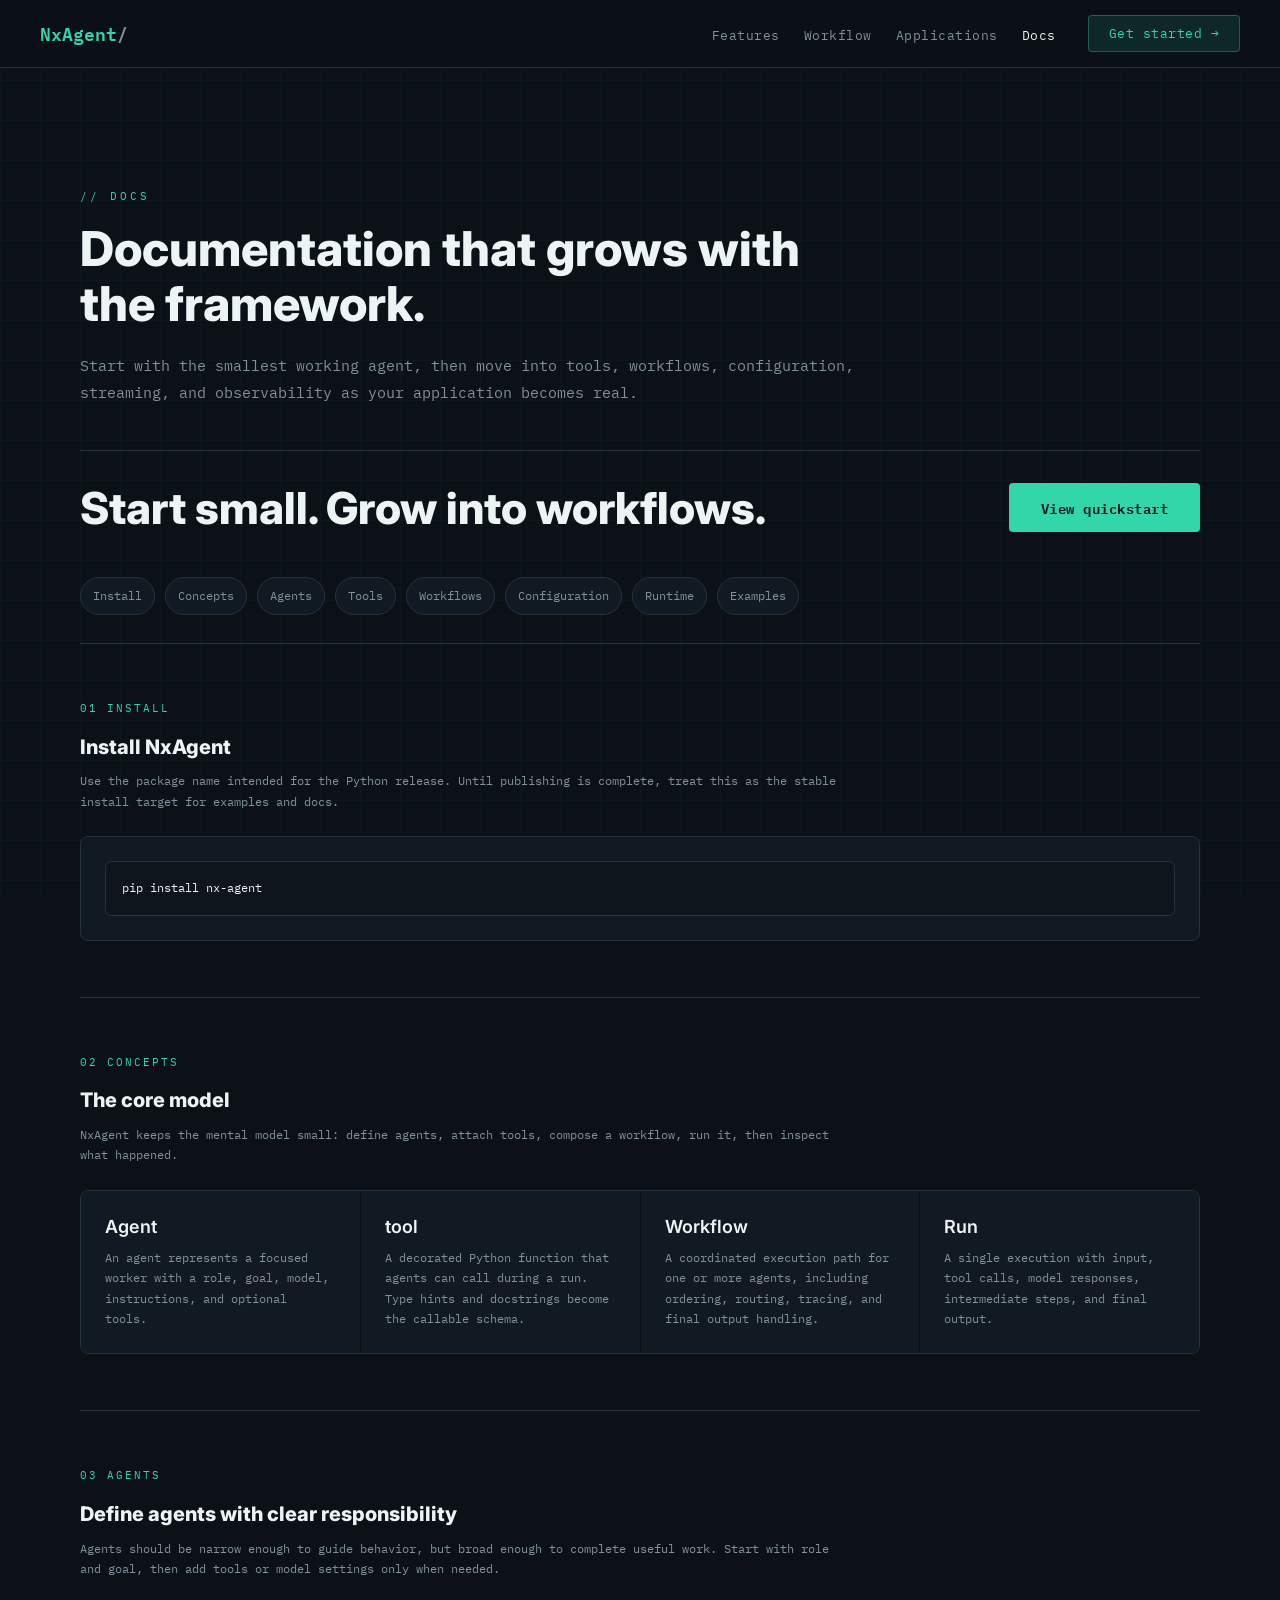
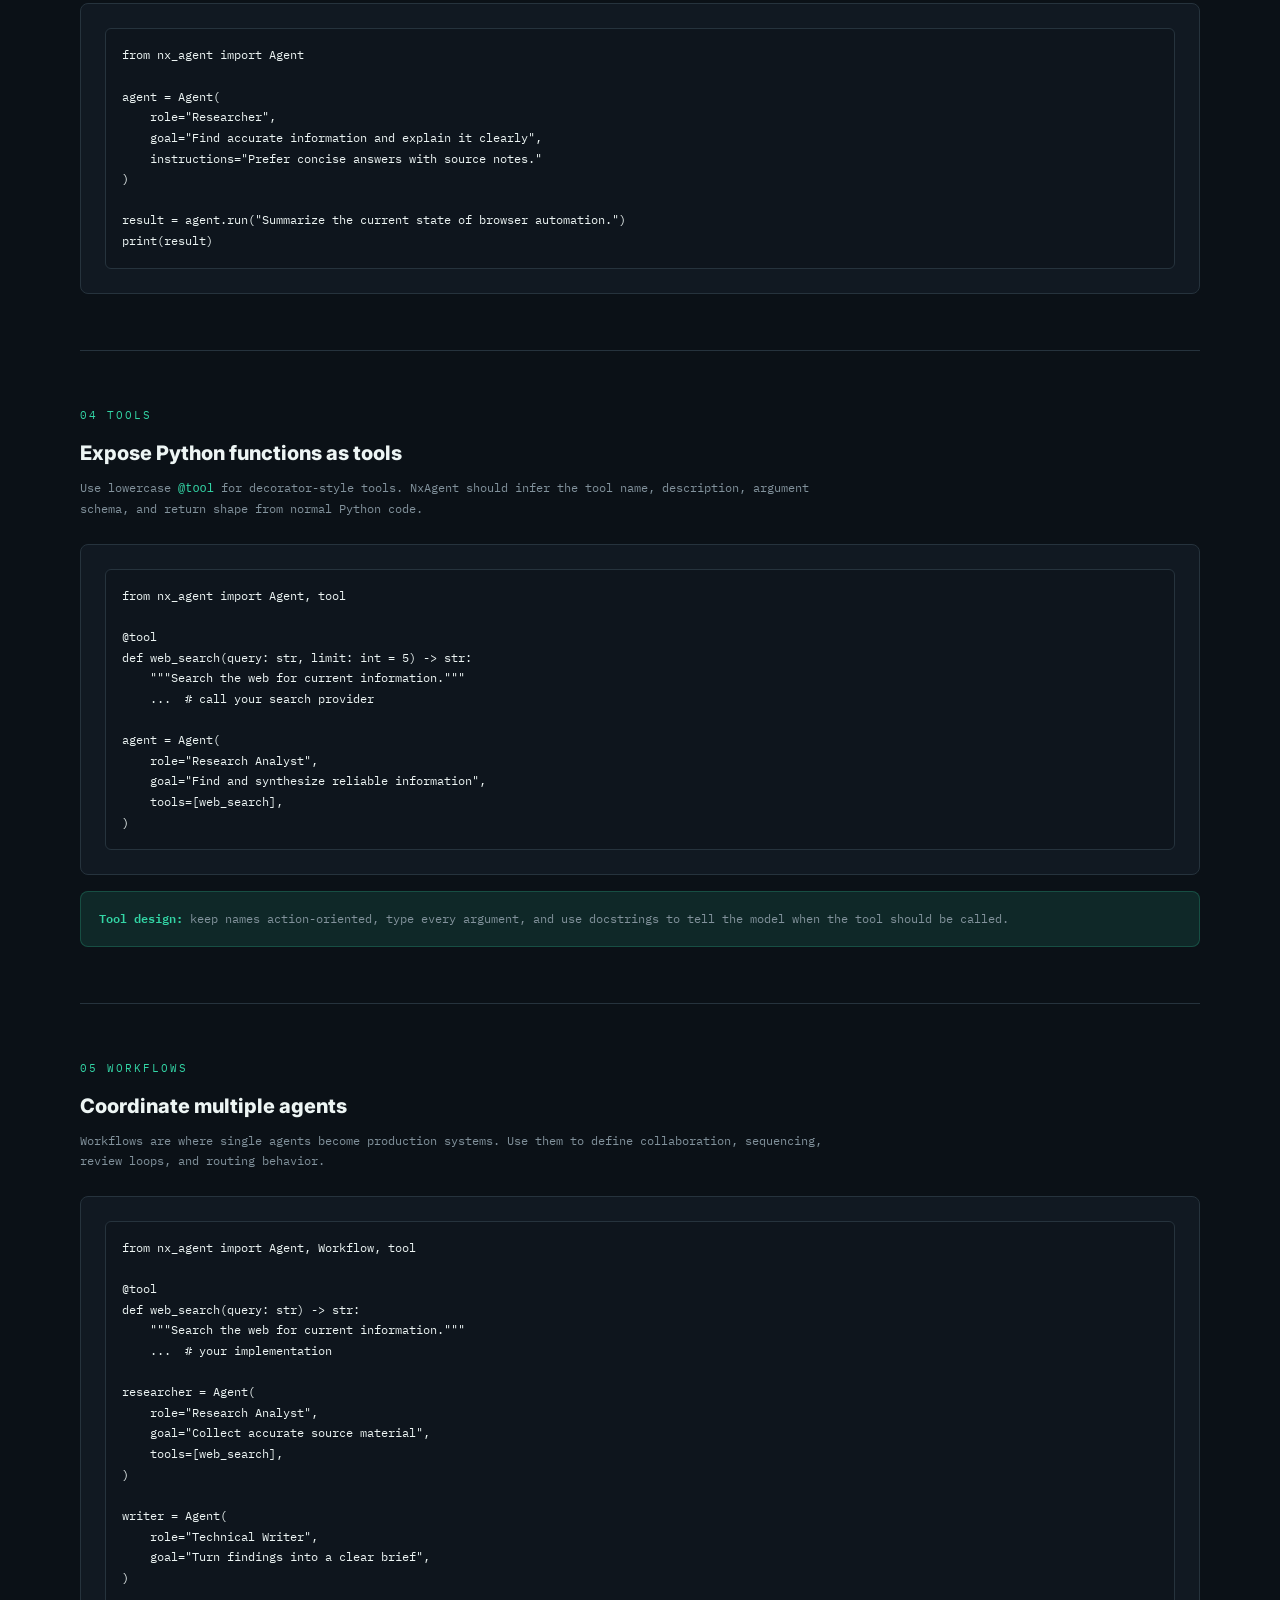
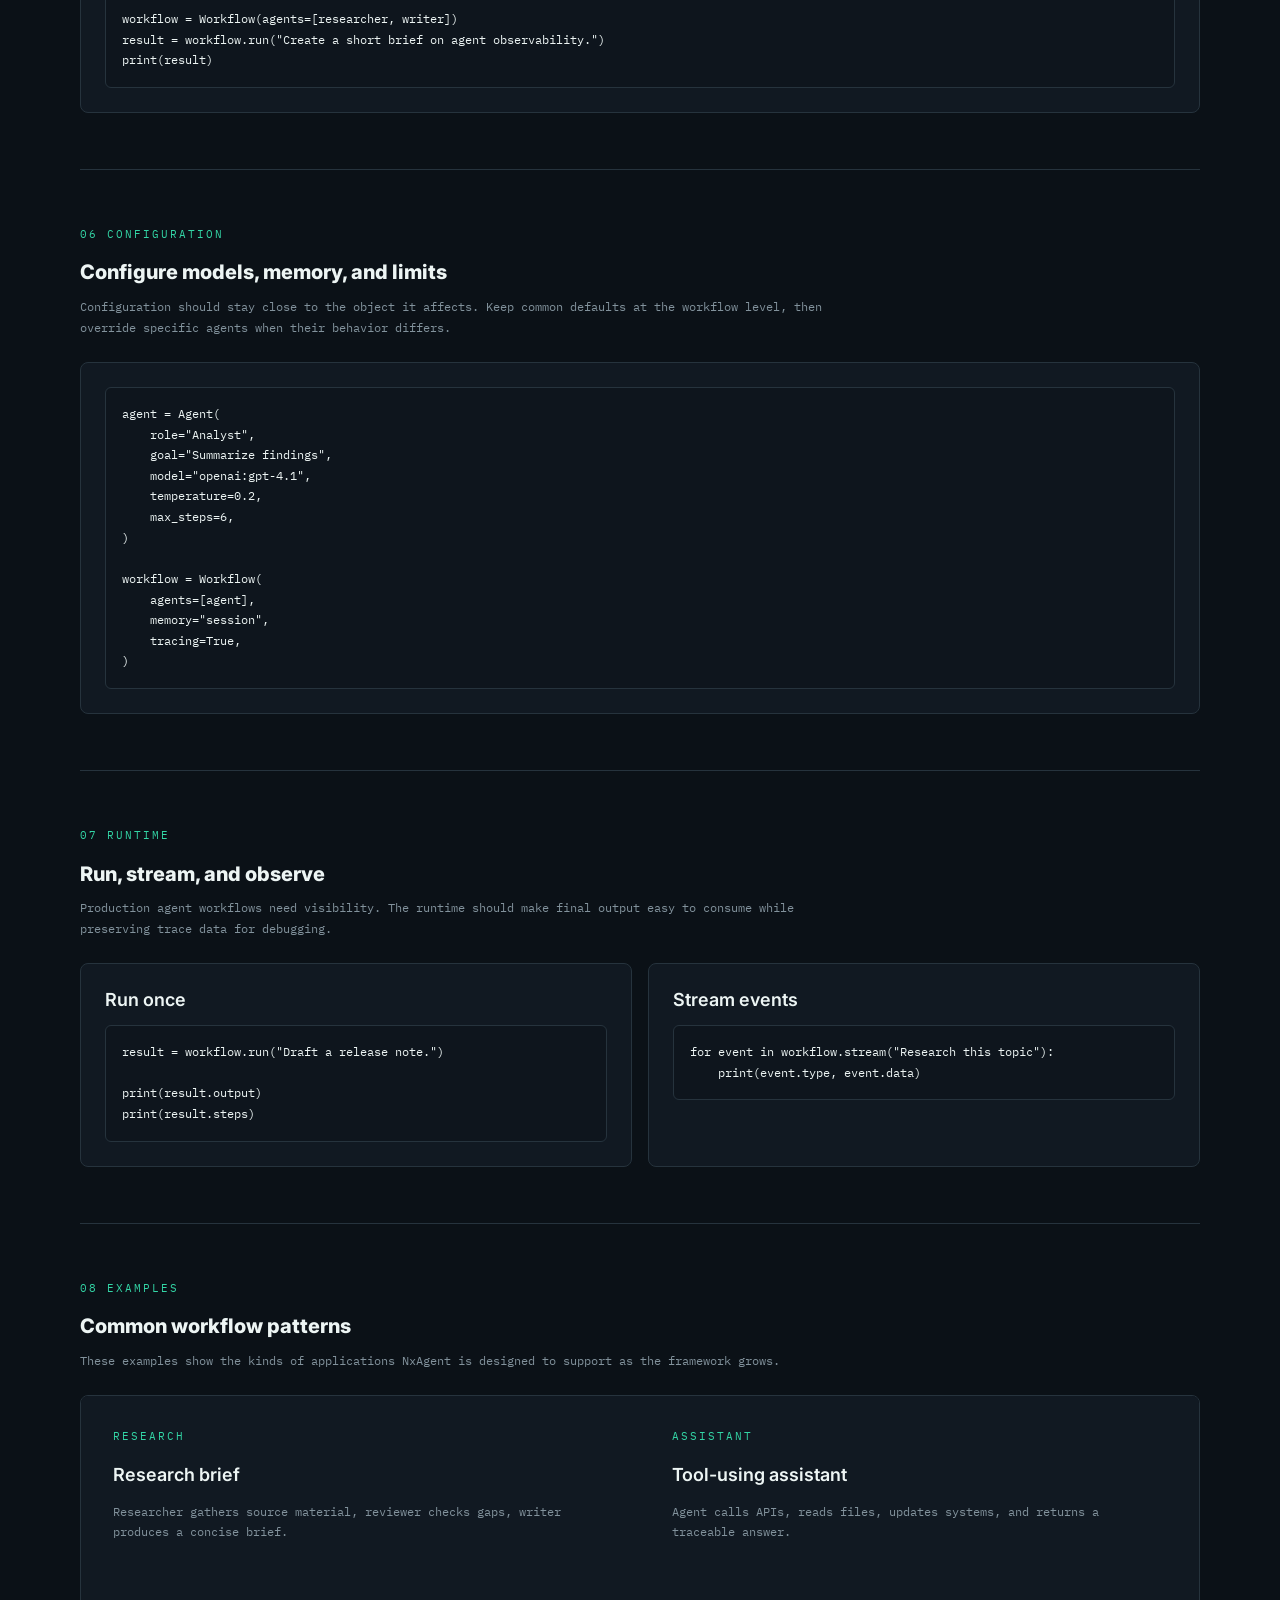
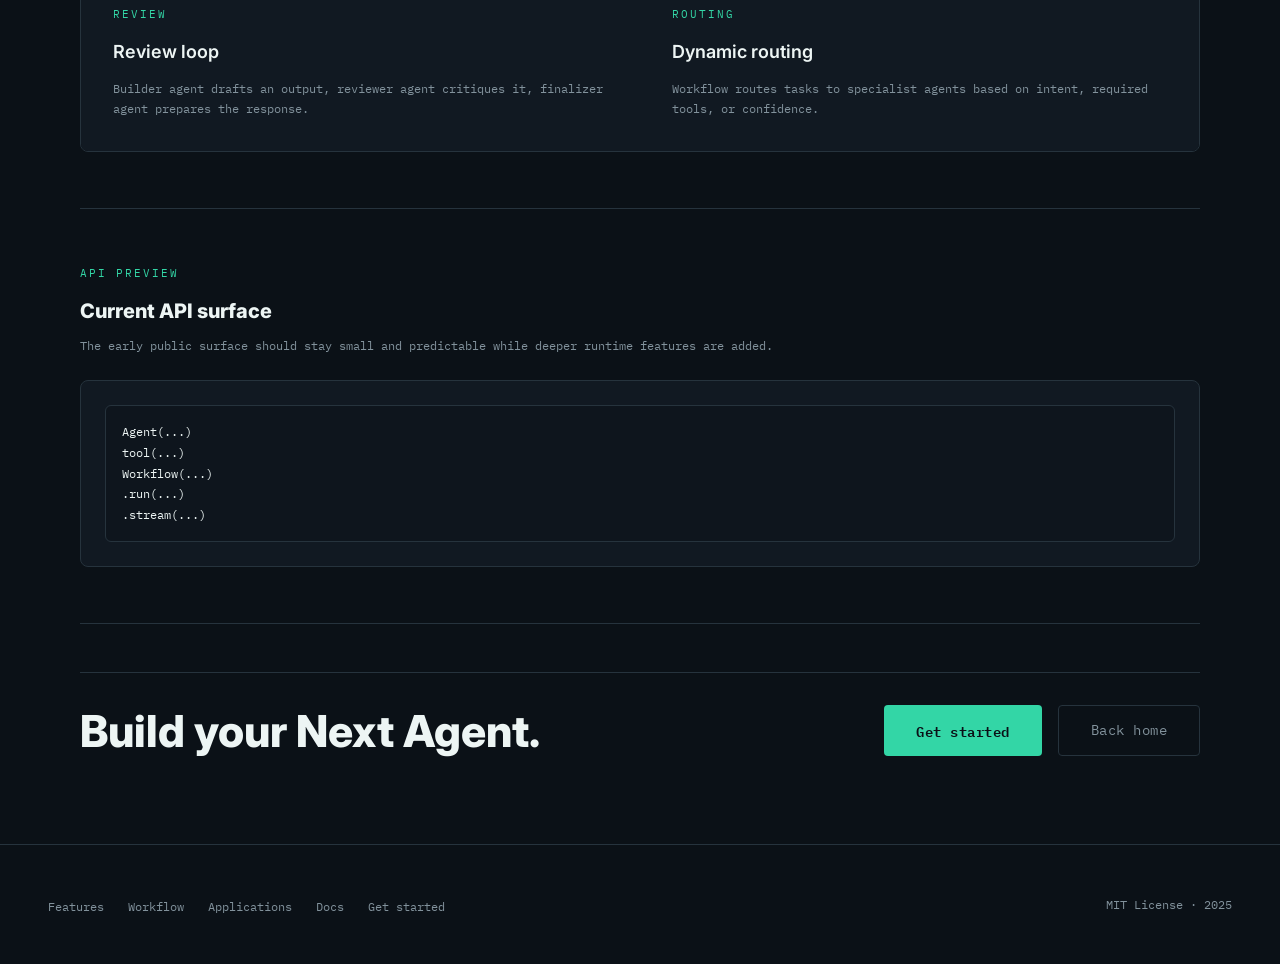
==== commit 24d8b84d: "improved ui features" ====
--- a/docs/index.html
+++ b/docs/index.html
@@ -11,11 +11,11 @@
 <body>
 
 <nav>
-  <a href="../#top" class="nav-logo">NxAgent<span>/</span></a>
+  <a href="../" class="nav-logo">NxAgent<span>/</span></a>
   <ul class="nav-links">
-    <li><a href="../#features">Features</a></li>
-    <li><a href="../#workflow">Workflow</a></li>
-    <li><a href="../#applications">Applications</a></li>
+    <li><a href="../" data-scroll-target="features">Features</a></li>
+    <li><a href="../" data-scroll-target="workflow">Workflow</a></li>
+    <li><a href="../" data-scroll-target="applications">Applications</a></li>
     <li><a href="../docs/" class="is-active">Docs</a></li>
   </ul>
   <a href="../get-started/" class="nav-cta">Get started &rarr;</a>
@@ -253,21 +253,23 @@
     <h2>Build your Next Agent.</h2>
     <div class="actions">
       <a href="../get-started/" class="btn-primary">Get started</a>
-      <a href="../#top" class="btn-secondary">Back home</a>
+      <a href="../" class="btn-secondary">Back home</a>
     </div>
   </div>
 </main>
 
 <footer>
   <ul class="footer-links">
-    <li><a href="../#features">Features</a></li>
-    <li><a href="../#workflow">Workflow</a></li>
-    <li><a href="../#applications">Applications</a></li>
+    <li><a href="../" data-scroll-target="features">Features</a></li>
+    <li><a href="../" data-scroll-target="workflow">Workflow</a></li>
+    <li><a href="../" data-scroll-target="applications">Applications</a></li>
     <li><a href="../docs/">Docs</a></li>
     <li><a href="../get-started/">Get started</a></li>
   </ul>
   <div class="footer-copy">MIT License · 2025</div>
 </footer>
 
+<script src="../assets/js/main.js"></script>
+
 </body>
 </html>
--- a/assets/css/landing.css
+++ b/assets/css/landing.css
@@ -14,6 +14,13 @@
     --muted: #82929c;
     --mono: 'IBM Plex Mono', monospace;
     --sans: 'Inter', system-ui, -apple-system, BlinkMacSystemFont, 'Segoe UI', sans-serif;
+    --text-label: 11px;
+    --text-nav: 13px;
+    --text-body: 15px;
+    --text-body-sm: 12px;
+    --text-title-sm: 18px;
+    --text-title-md: 20px;
+    --text-title-lg: clamp(32px, 4.5vw, 48px);
   }
 
   html { scroll-behavior: smooth; }
@@ -79,7 +86,7 @@
 
   .nav-links a {
     font-family: var(--mono);
-    font-size: 13px;
+    font-size: var(--text-nav);
     color: var(--muted);
     text-decoration: none;
     transition: color 0.2s;
@@ -93,7 +100,7 @@
 
   .nav-cta {
     font-family: var(--mono);
-    font-size: 13px;
+    font-size: var(--text-nav);
     padding: 8px 20px;
     background: var(--accent-dim);
     color: var(--accent);
@@ -116,10 +123,10 @@
     z-index: 1;
     min-height: 100vh;
     display: flex;
-    align-items: center;
+    align-items: flex-start;
     justify-content: center;
     min-height: 92vh;
-    padding: 112px 40px 72px;
+    padding: 188px 40px 72px;
   }
 
   .hero-inner {
@@ -127,8 +134,8 @@
     max-width: 1160px;
     display: grid;
     grid-template-columns: minmax(0, 0.92fr) minmax(420px, 1fr);
-    column-gap: 88px;
-    align-items: center;
+    column-gap: 104px;
+    align-items: start;
   }
 
   .hero-copy {
@@ -169,7 +176,7 @@
 
   .hero-sub {
     font-family: var(--mono);
-    font-size: 15px;
+    font-size: var(--text-body);
     color: var(--muted);
     max-width: 560px;
     line-height: 1.8;
@@ -282,7 +289,7 @@
 
   .section-label {
     font-family: var(--mono);
-    font-size: 11px;
+    font-size: var(--text-label);
     color: var(--accent);
     letter-spacing: 3px;
     text-transform: uppercase;
@@ -290,7 +297,8 @@
   }
 
   .section-title {
-    font-size: clamp(32px, 4.5vw, 48px);
+    font-family: var(--sans);
+    font-size: var(--text-title-lg);
     font-weight: 800;
     letter-spacing: 0;
     line-height: 1.16;
@@ -324,15 +332,17 @@
   }
 
   .feature-title {
-    font-size: 18px;
-    font-weight: 600;
+    font-family: var(--sans);
+    font-size: var(--text-title-sm);
+    font-weight: 600;
+    line-height: 1.28;
     margin-bottom: 12px;
     letter-spacing: 0;
   }
 
   .feature-desc {
     font-family: var(--mono);
-    font-size: 12px;
+    font-size: var(--text-body-sm);
     color: var(--muted);
     line-height: 1.65;
   }
@@ -381,8 +391,10 @@
   }
 
   .doc-card h3 {
-    font-size: 18px;
-    font-weight: 600;
+    font-family: var(--sans);
+    font-size: var(--text-title-sm);
+    font-weight: 600;
+    line-height: 1.28;
     letter-spacing: 0;
     margin-bottom: 14px;
   }
@@ -416,6 +428,7 @@
 
   .docs-closer h2 {
     font-size: clamp(28px, 4vw, 44px);
+    font-family: var(--sans);
     font-weight: 800;
     line-height: 1.14;
     letter-spacing: 0;
@@ -439,7 +452,7 @@
     z-index: 1;
     width: min(1120px, calc(100% - 80px));
     margin: 0 auto;
-    padding: 132px 0 88px;
+    padding: 188px 0 88px;
   }
 
   .page-hero {
@@ -449,7 +462,7 @@
 
   .page-hero h1 {
     font-family: var(--sans);
-    font-size: clamp(32px, 4.5vw, 48px);
+    font-size: var(--text-title-lg);
     font-weight: 800;
     line-height: 1.16;
     letter-spacing: 0;
@@ -459,7 +472,7 @@
   .page-hero p {
     font-family: var(--mono);
     color: var(--muted);
-    font-size: 15px;
+    font-size: var(--text-body);
     line-height: 1.8;
   }
 
@@ -478,7 +491,7 @@
 
   .doc-toc a {
     font-family: var(--mono);
-    font-size: 12px;
+    font-size: var(--text-body-sm);
     color: var(--muted);
     text-decoration: none;
     background: var(--surface);
@@ -511,18 +524,19 @@
   }
 
   .doc-section-head h2 {
-    font-size: clamp(26px, 3vw, 36px);
+    font-family: var(--sans);
+    font-size: var(--text-title-md);
     font-weight: 800;
-    line-height: 1.18;
-    letter-spacing: 0;
-    margin-bottom: 14px;
+    line-height: 1.24;
+    letter-spacing: 0;
+    margin-bottom: 12px;
   }
 
   .doc-section-head p,
   .concept-grid p,
   .doc-note {
     font-family: var(--mono);
-    font-size: 12px;
+    font-size: var(--text-body-sm);
     color: var(--muted);
     line-height: 1.7;
   }
@@ -539,8 +553,10 @@
   }
 
   .doc-panel h3 {
-    font-size: 17px;
-    font-weight: 600;
+    font-family: var(--sans);
+    font-size: var(--text-title-sm);
+    font-weight: 600;
+    line-height: 1.28;
     letter-spacing: 0;
     margin-bottom: 14px;
   }
@@ -578,8 +594,10 @@
   }
 
   .concept-grid h3 {
-    font-size: 17px;
-    font-weight: 600;
+    font-family: var(--sans);
+    font-size: var(--text-title-sm);
+    font-weight: 600;
+    line-height: 1.28;
     letter-spacing: 0;
     margin-bottom: 10px;
   }
@@ -630,7 +648,7 @@
 
   .quick-step h2 {
     font-family: var(--sans);
-    font-size: 20px;
+    font-size: var(--text-title-md);
     font-weight: 600;
     line-height: 1.2;
     letter-spacing: 0;
@@ -755,15 +773,17 @@
   .step-content { padding-left: 16px; }
 
   .step-title {
-    font-size: 20px;
-    font-weight: 600;
+    font-family: var(--sans);
+    font-size: var(--text-title-md);
+    font-weight: 600;
+    line-height: 1.2;
     margin-bottom: 8px;
     letter-spacing: 0;
   }
 
   .step-desc {
     font-family: var(--mono);
-    font-size: 12px;
+    font-size: var(--text-body-sm);
     color: var(--muted);
     line-height: 1.65;
   }
@@ -816,7 +836,7 @@
 
   /* RESPONSIVE */
   @media (max-width: 980px) {
-    .hero { padding: 112px 32px 72px; }
+    .hero { padding: 156px 32px 72px; }
     .hero-inner { display: flex; flex-direction: column; gap: 64px; align-items: stretch; }
     .hero-copy { text-align: center; }
     .hero-sub { margin-left: auto; margin-right: auto; }
@@ -828,7 +848,7 @@
     nav { padding: 0 24px; }
     .nav-links { display: none; }
     .nav-cta { padding: 8px 14px; }
-    .hero { padding: 112px 24px 72px; }
+    .hero { padding: 156px 24px 72px; }
     .hero-title { font-size: clamp(38px, 11.5vw, 58px); }
     .hero-sub { font-size: 14px; }
     .hero-actions { width: 100%; }
@@ -846,7 +866,7 @@
     .doc-card { padding: 28px 24px; }
     .docs-closer { align-items: flex-start; flex-direction: column; }
     .docs-closer .actions { justify-content: flex-start; }
-    .page-shell { width: calc(100% - 48px); padding: 120px 0 72px; }
+    .page-shell { width: calc(100% - 48px); padding: 156px 0 72px; }
     .docs-grid-wide { grid-template-columns: 1fr; }
     .doc-toc { margin-bottom: 40px; }
     .doc-section { padding-bottom: 40px; margin-bottom: 40px; }
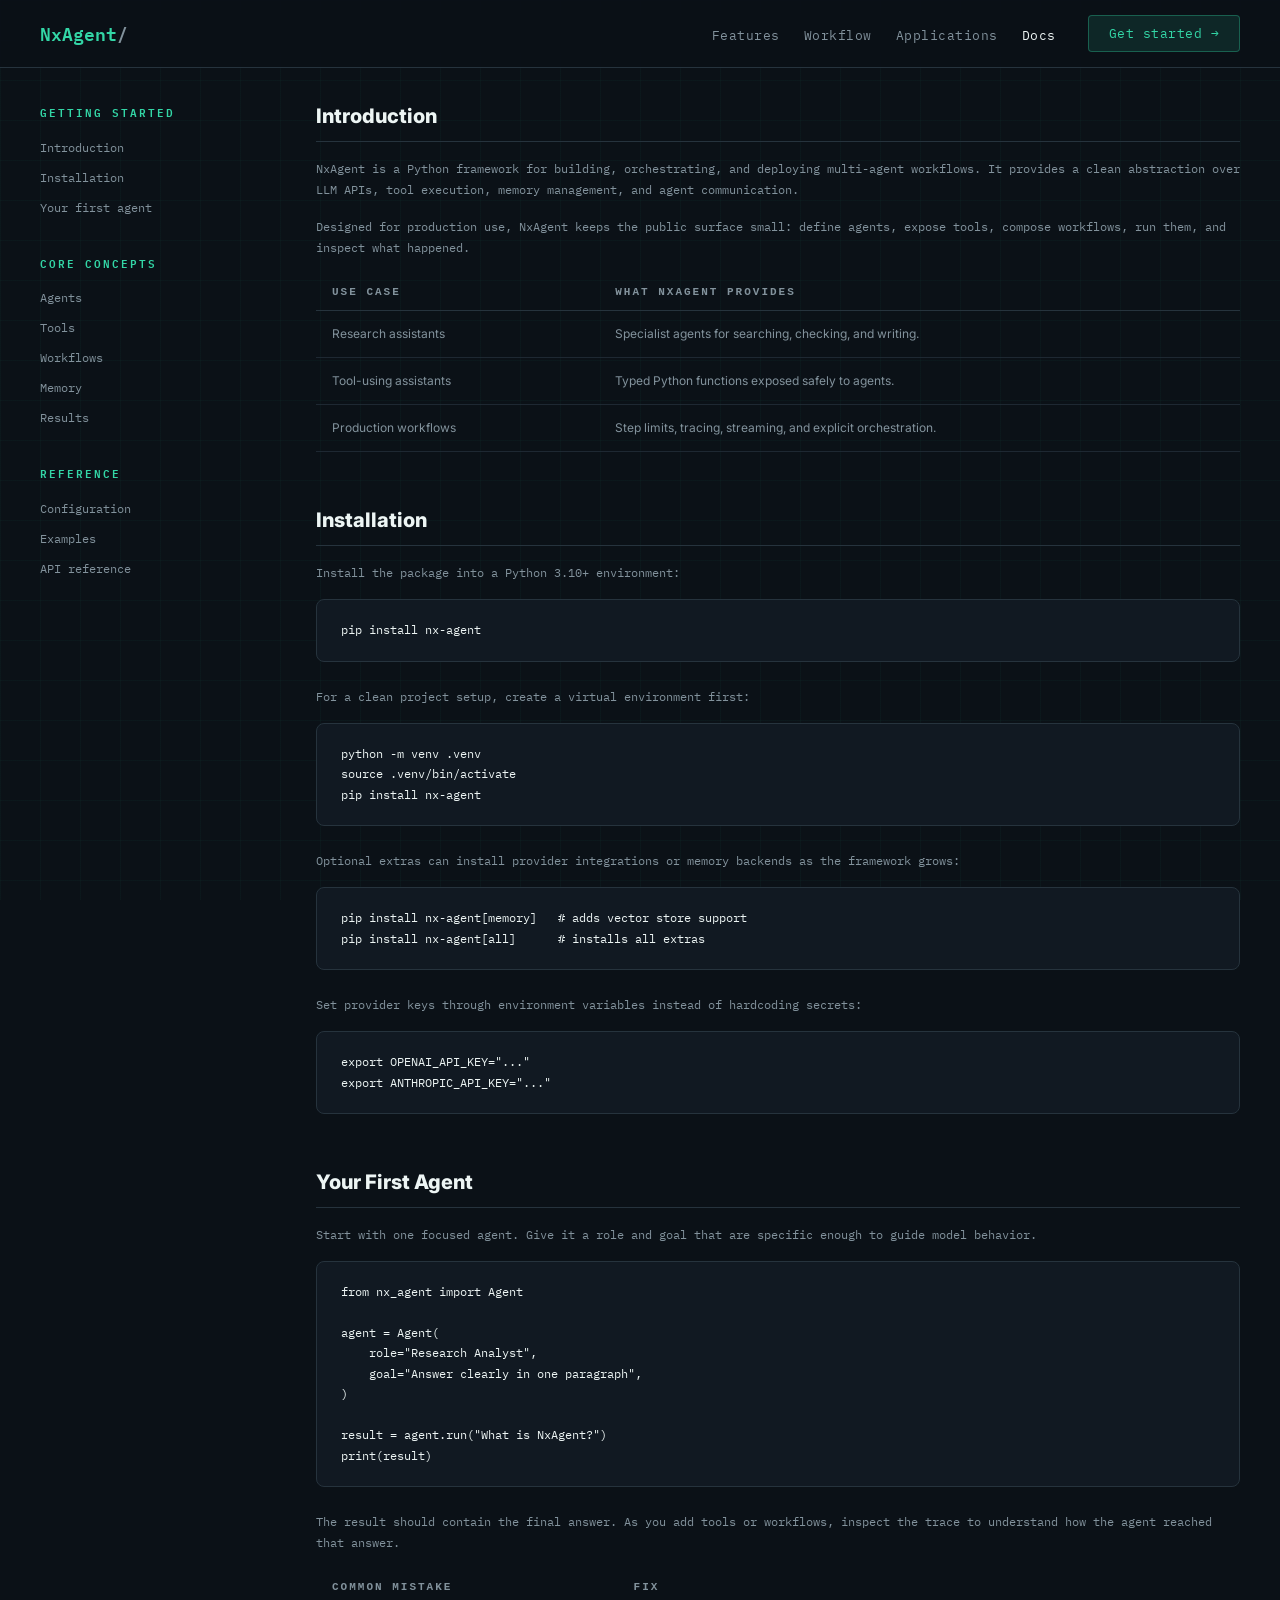
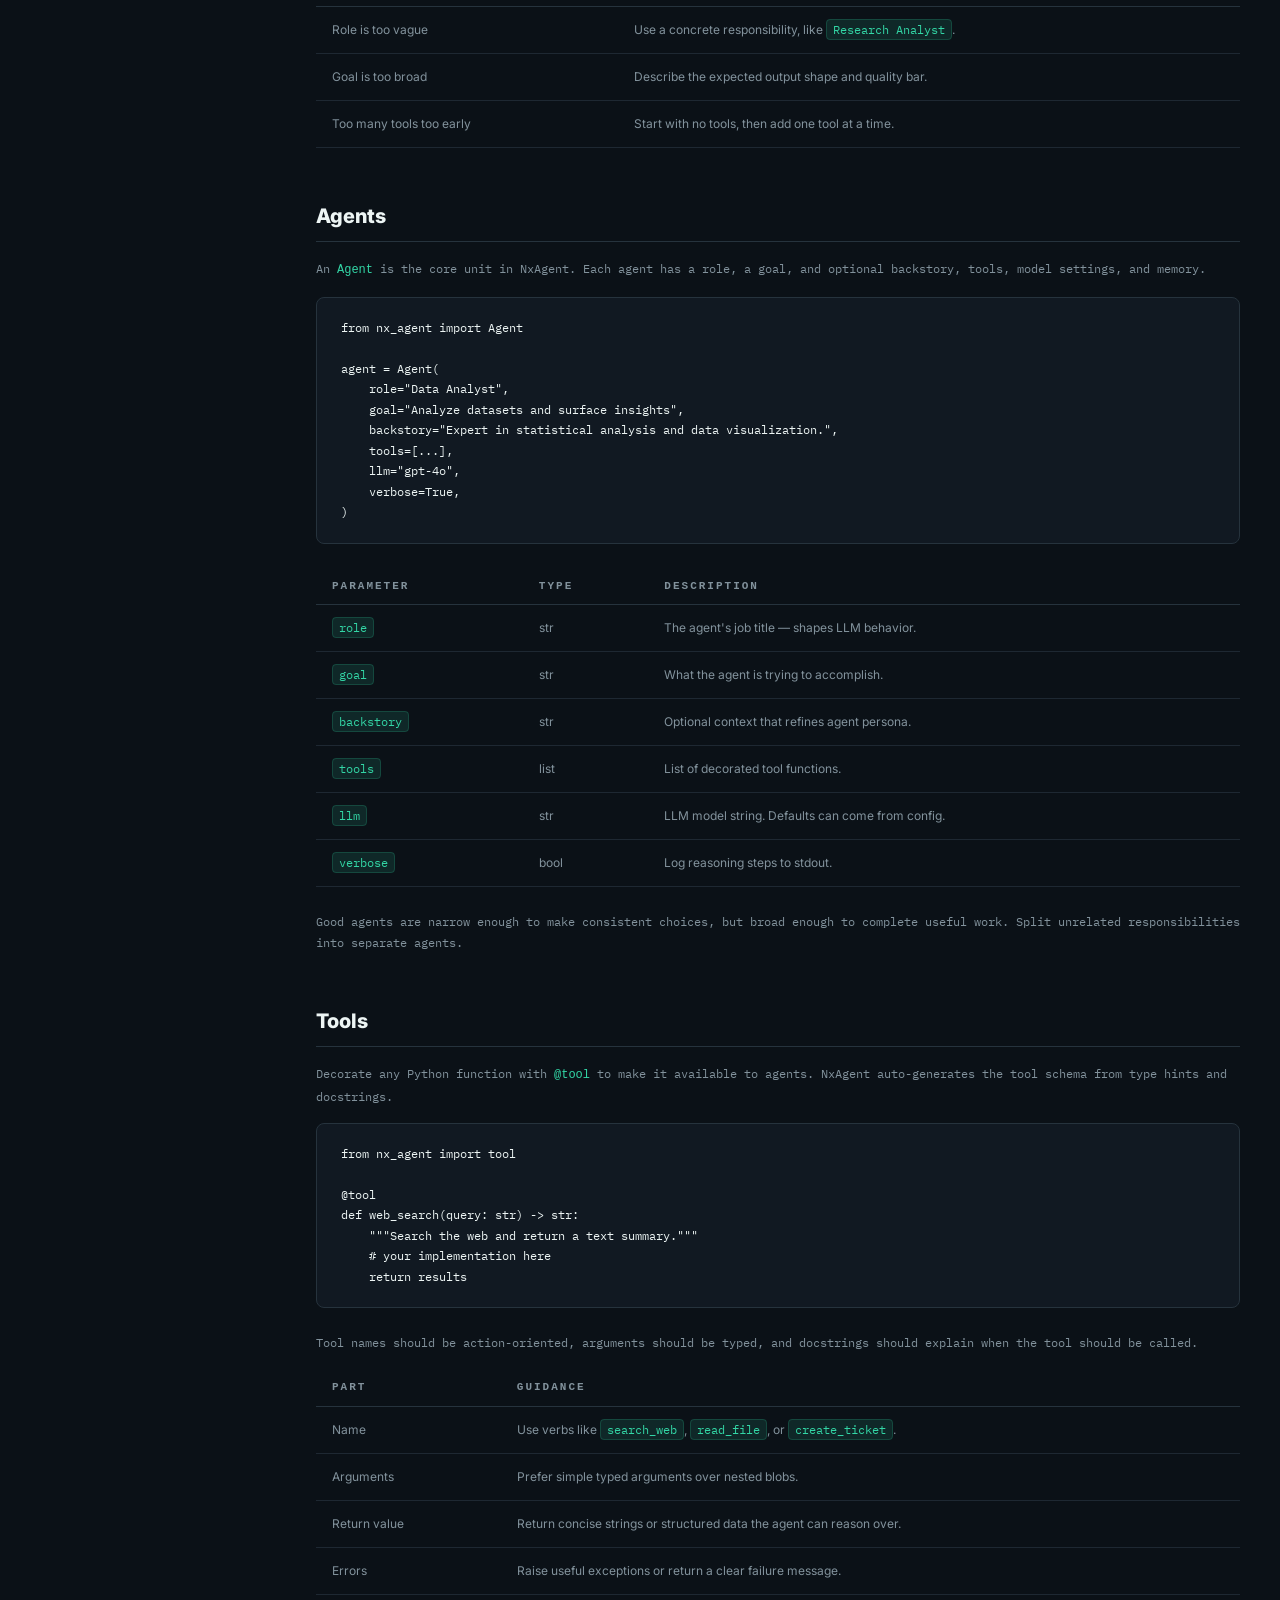
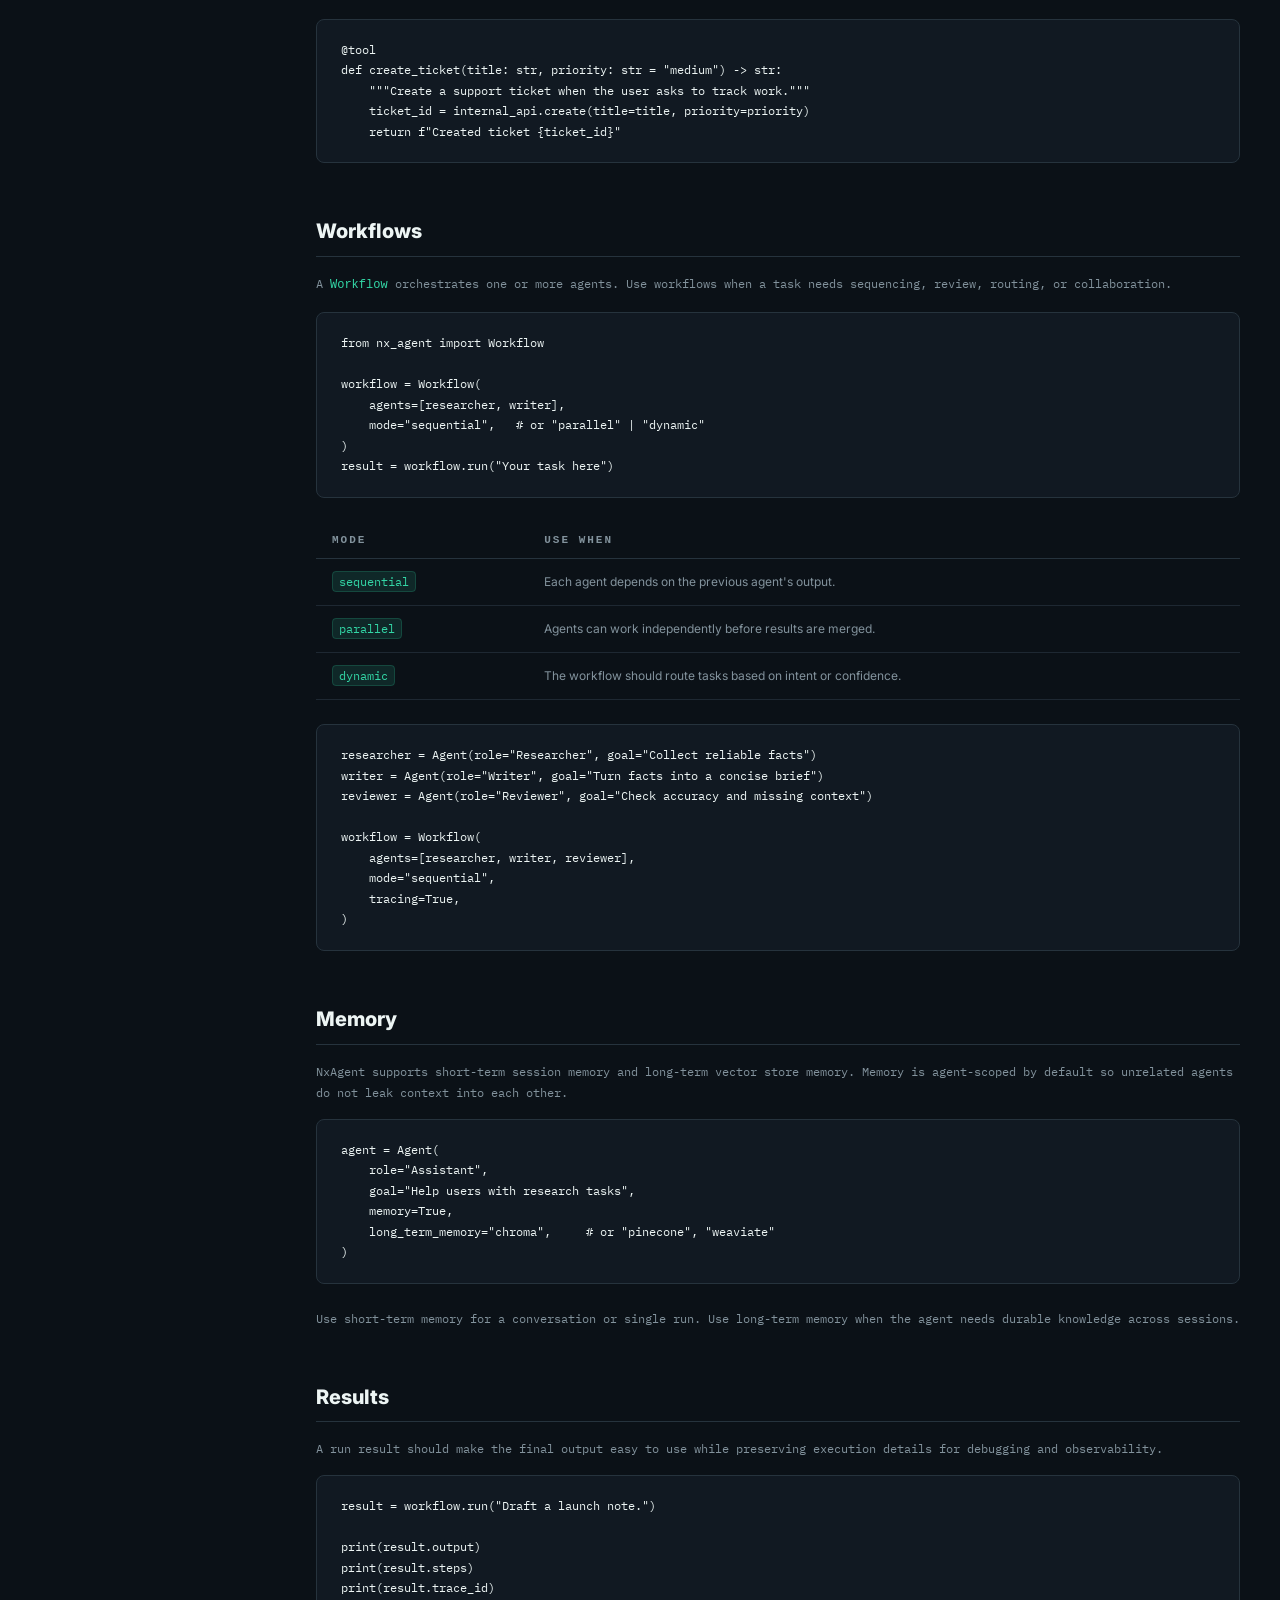
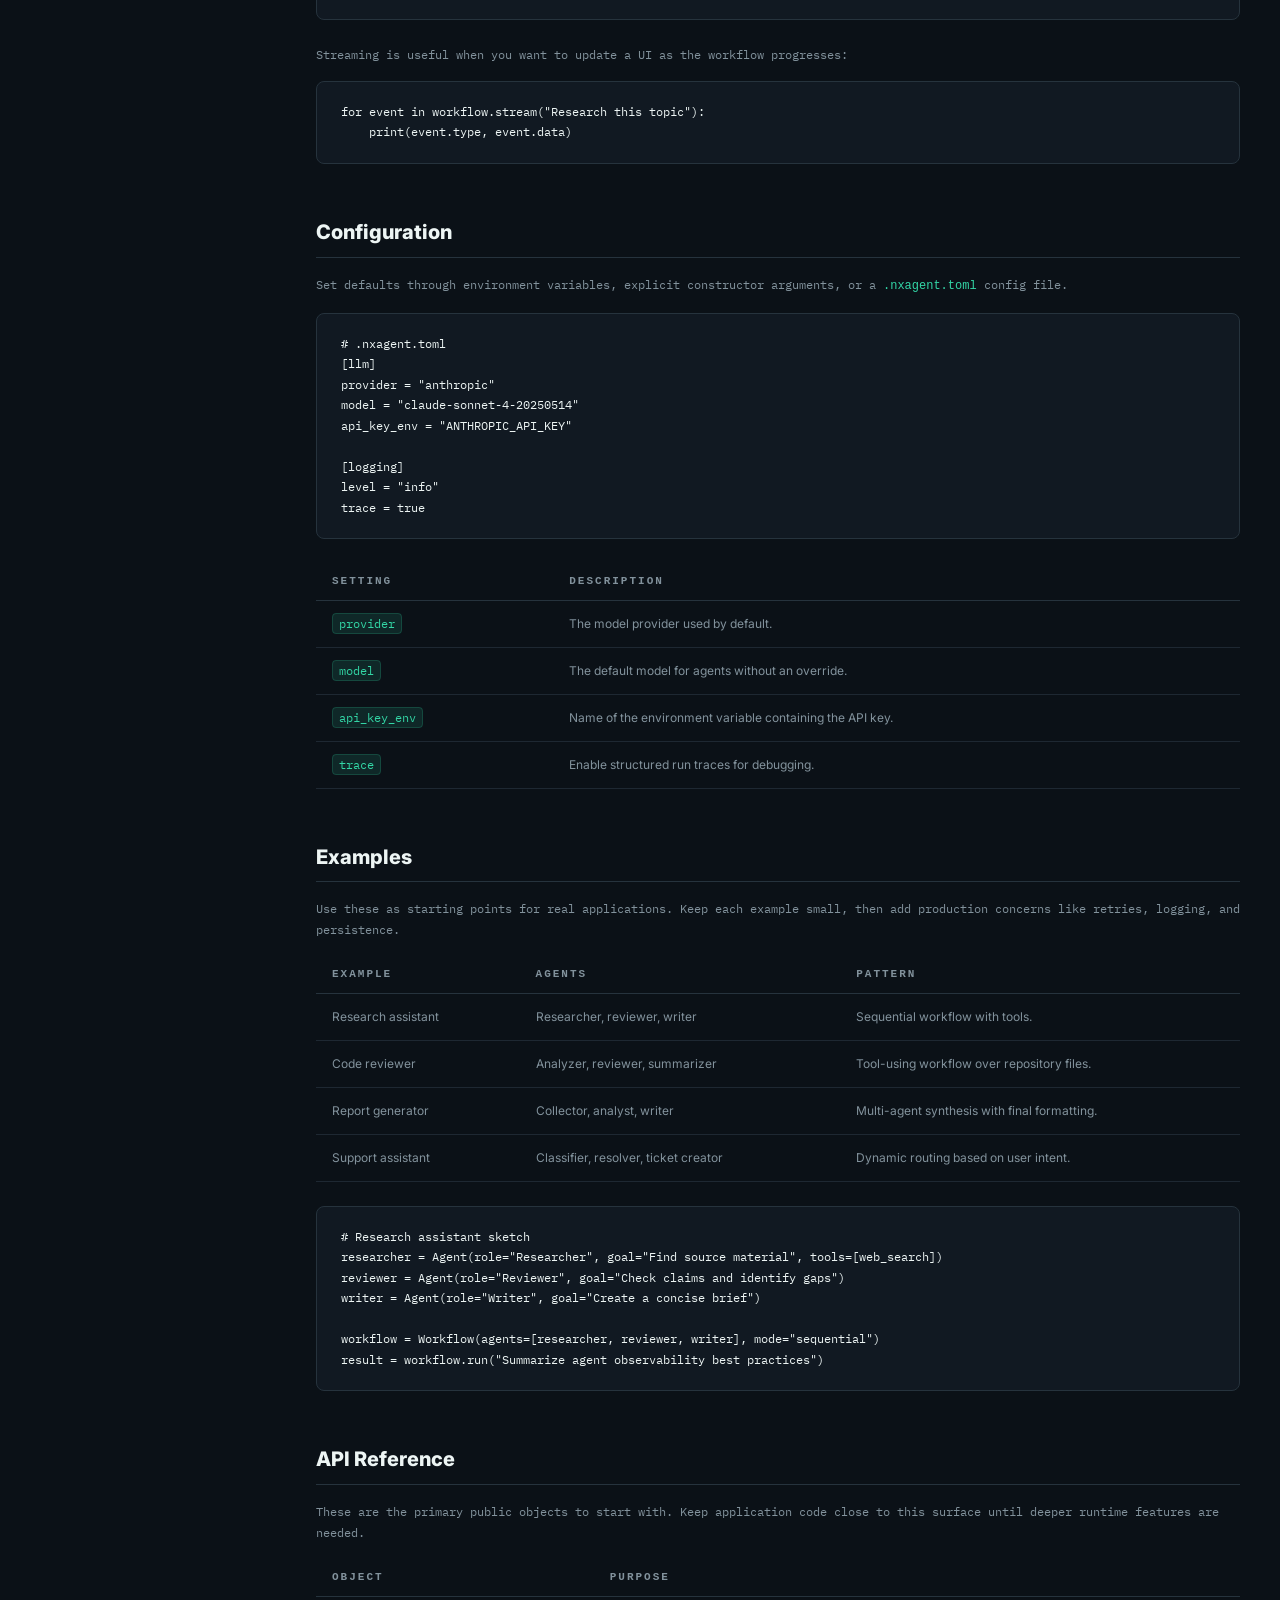
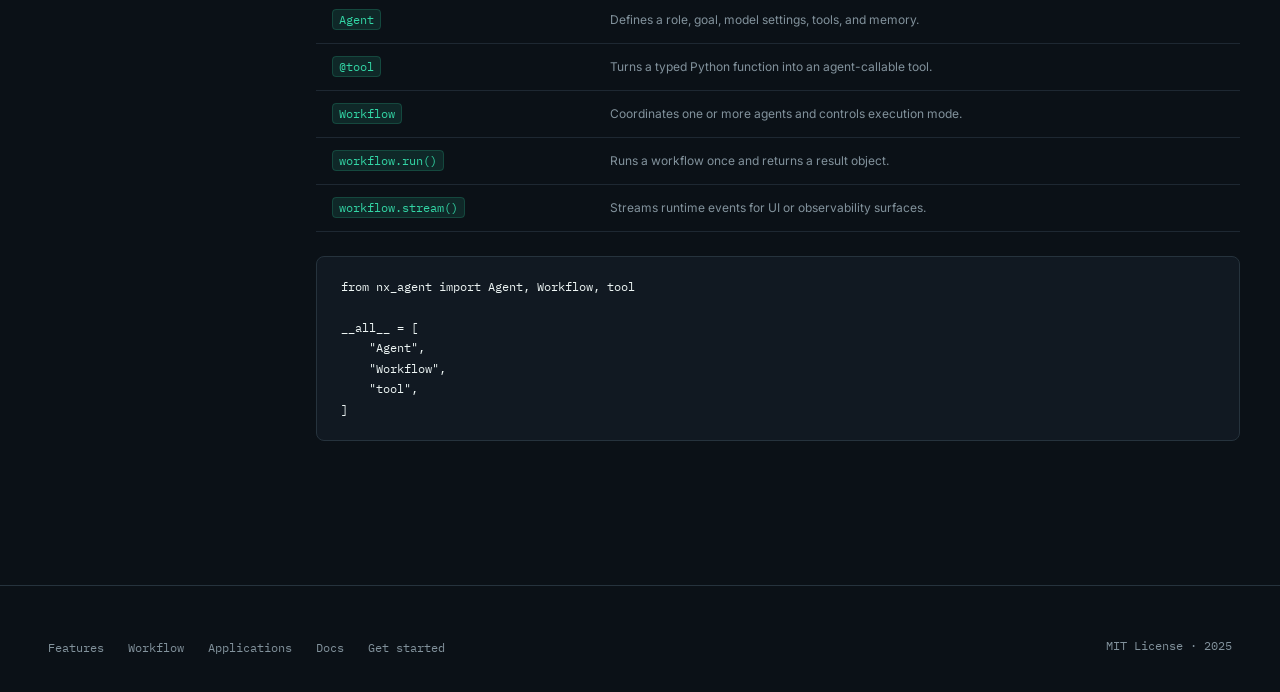
==== commit f5d05c75: "improved ui features" ====
--- a/docs/index.html
+++ b/docs/index.html
@@ -21,242 +21,243 @@
   <a href="../get-started/" class="nav-cta">Get started &rarr;</a>
 </nav>
 
-<main class="page-shell">
-  <section class="page-hero">
-    <div class="section-label">// docs</div>
-    <h1>Documentation that grows with the framework.</h1>
-    <p>Start with the smallest working agent, then move into tools, workflows, configuration, streaming, and observability as your application becomes real.</p>
-  </section>
-
-  <div class="docs-closer docs-intro-cta">
-    <h2>Start small. Grow into workflows.</h2>
-    <div class="actions">
-      <a href="../get-started/" class="btn-primary">View quickstart</a>
-    </div>
-  </div>
-
-  <section class="doc-toc" aria-label="Documentation sections">
-    <a href="#install">Install</a>
-    <a href="#concepts">Concepts</a>
-    <a href="#agents">Agents</a>
-    <a href="#tools">Tools</a>
-    <a href="#workflows">Workflows</a>
-    <a href="#configuration">Configuration</a>
-    <a href="#runtime">Runtime</a>
-    <a href="#examples">Examples</a>
-  </section>
-
-  <section class="doc-section" id="install">
-    <div class="doc-section-head">
-      <div class="doc-kicker">01 install</div>
-      <h2>Install NxAgent</h2>
-      <p>Use the package name intended for the Python release. Until publishing is complete, treat this as the stable install target for examples and docs.</p>
-    </div>
-    <div class="doc-panel">
-      <code>pip install nx-agent</code>
-    </div>
-  </section>
-
-  <section class="doc-section" id="concepts">
-    <div class="doc-section-head">
-      <div class="doc-kicker">02 concepts</div>
-      <h2>The core model</h2>
-      <p>NxAgent keeps the mental model small: define agents, attach tools, compose a workflow, run it, then inspect what happened.</p>
-    </div>
-    <div class="concept-grid">
-      <article>
-        <h3>Agent</h3>
-        <p>An agent represents a focused worker with a role, goal, model, instructions, and optional tools.</p>
-      </article>
-      <article>
-        <h3>tool</h3>
-        <p>A decorated Python function that agents can call during a run. Type hints and docstrings become the callable schema.</p>
-      </article>
-      <article>
-        <h3>Workflow</h3>
-        <p>A coordinated execution path for one or more agents, including ordering, routing, tracing, and final output handling.</p>
-      </article>
-      <article>
-        <h3>Run</h3>
-        <p>A single execution with input, tool calls, model responses, intermediate steps, and final output.</p>
-      </article>
-    </div>
-  </section>
-
-  <section class="doc-section" id="agents">
-    <div class="doc-section-head">
-      <div class="doc-kicker">03 agents</div>
-      <h2>Define agents with clear responsibility</h2>
-      <p>Agents should be narrow enough to guide behavior, but broad enough to complete useful work. Start with role and goal, then add tools or model settings only when needed.</p>
-    </div>
-    <div class="doc-panel">
-      <code>from nx_agent import Agent
-
-agent = Agent(
-    role="Researcher",
-    goal="Find accurate information and explain it clearly",
-    instructions="Prefer concise answers with source notes."
-)
-
-result = agent.run("Summarize the current state of browser automation.")
-print(result)</code>
-    </div>
-  </section>
-
-  <section class="doc-section" id="tools">
-    <div class="doc-section-head">
-      <div class="doc-kicker">04 tools</div>
-      <h2>Expose Python functions as tools</h2>
-      <p>Use lowercase <code>@tool</code> for decorator-style tools. NxAgent should infer the tool name, description, argument schema, and return shape from normal Python code.</p>
-    </div>
-    <div class="doc-panel">
-      <code>from nx_agent import Agent, tool
-
-@tool
-def web_search(query: str, limit: int = 5) -> str:
-    """Search the web for current information."""
-    ...  # call your search provider
+<div class="docs-layout">
+  <aside class="docs-sidebar" aria-label="Documentation navigation">
+    <h3>Getting Started</h3>
+    <ul>
+      <li><a href="#introduction">Introduction</a></li>
+      <li><a href="#installation">Installation</a></li>
+      <li><a href="#first-agent">Your first agent</a></li>
+    </ul>
+    <h3>Core Concepts</h3>
+    <ul>
+      <li><a href="#agents">Agents</a></li>
+      <li><a href="#tools">Tools</a></li>
+      <li><a href="#workflows">Workflows</a></li>
+      <li><a href="#memory">Memory</a></li>
+      <li><a href="#results">Results</a></li>
+    </ul>
+    <h3>Reference</h3>
+    <ul>
+      <li><a href="#config">Configuration</a></li>
+      <li><a href="#examples">Examples</a></li>
+      <li><a href="#api">API reference</a></li>
+    </ul>
+  </aside>
+
+  <main class="docs-main">
+    <section class="docs-section" id="introduction">
+      <h2>Introduction</h2>
+      <p>NxAgent is a Python framework for building, orchestrating, and deploying multi-agent workflows. It provides a clean abstraction over LLM APIs, tool execution, memory management, and agent communication.</p>
+      <p>Designed for production use, NxAgent keeps the public surface small: define agents, expose tools, compose workflows, run them, and inspect what happened.</p>
+      <table class="docs-table">
+        <tr><th>Use case</th><th>What NxAgent provides</th></tr>
+        <tr><td>Research assistants</td><td>Specialist agents for searching, checking, and writing.</td></tr>
+        <tr><td>Tool-using assistants</td><td>Typed Python functions exposed safely to agents.</td></tr>
+        <tr><td>Production workflows</td><td>Step limits, tracing, streaming, and explicit orchestration.</td></tr>
+      </table>
+    </section>
+
+    <section class="docs-section" id="installation">
+      <h2>Installation</h2>
+      <p>Install the package into a Python 3.10+ environment:</p>
+      <pre class="docs-code"><code>pip install nx-agent</code></pre>
+      <p>For a clean project setup, create a virtual environment first:</p>
+      <pre class="docs-code"><code>python -m venv .venv
+source .venv/bin/activate
+pip install nx-agent</code></pre>
+      <p>Optional extras can install provider integrations or memory backends as the framework grows:</p>
+      <pre class="docs-code"><code>pip install nx-agent[memory]   # adds vector store support
+pip install nx-agent[all]      # installs all extras</code></pre>
+      <p>Set provider keys through environment variables instead of hardcoding secrets:</p>
+      <pre class="docs-code"><code>export OPENAI_API_KEY="..."
+export ANTHROPIC_API_KEY="..."</code></pre>
+    </section>
+
+    <section class="docs-section" id="first-agent">
+      <h2>Your First Agent</h2>
+      <p>Start with one focused agent. Give it a role and goal that are specific enough to guide model behavior.</p>
+      <pre class="docs-code"><code>from nx_agent import Agent
 
 agent = Agent(
     role="Research Analyst",
-    goal="Find and synthesize reliable information",
-    tools=[web_search],
-)</code>
-    </div>
-    <div class="doc-note">
-      <strong>Tool design:</strong> keep names action-oriented, type every argument, and use docstrings to tell the model when the tool should be called.
-    </div>
-  </section>
-
-  <section class="doc-section" id="workflows">
-    <div class="doc-section-head">
-      <div class="doc-kicker">05 workflows</div>
-      <h2>Coordinate multiple agents</h2>
-      <p>Workflows are where single agents become production systems. Use them to define collaboration, sequencing, review loops, and routing behavior.</p>
-    </div>
-    <div class="doc-panel">
-      <code>from nx_agent import Agent, Workflow, tool
+    goal="Answer clearly in one paragraph",
+)
+
+result = agent.run("What is NxAgent?")
+print(result)</code></pre>
+      <p>The result should contain the final answer. As you add tools or workflows, inspect the trace to understand how the agent reached that answer.</p>
+      <table class="docs-table">
+        <tr><th>Common mistake</th><th>Fix</th></tr>
+        <tr><td>Role is too vague</td><td>Use a concrete responsibility, like <code>Research Analyst</code>.</td></tr>
+        <tr><td>Goal is too broad</td><td>Describe the expected output shape and quality bar.</td></tr>
+        <tr><td>Too many tools too early</td><td>Start with no tools, then add one tool at a time.</td></tr>
+      </table>
+    </section>
+
+    <section class="docs-section" id="agents">
+      <h2>Agents</h2>
+      <p>An <code>Agent</code> is the core unit in NxAgent. Each agent has a role, a goal, and optional backstory, tools, model settings, and memory.</p>
+      <pre class="docs-code"><code>from nx_agent import Agent
+
+agent = Agent(
+    role="Data Analyst",
+    goal="Analyze datasets and surface insights",
+    backstory="Expert in statistical analysis and data visualization.",
+    tools=[...],
+    llm="gpt-4o",
+    verbose=True,
+)</code></pre>
+      <table class="docs-table">
+        <tr><th>Parameter</th><th>Type</th><th>Description</th></tr>
+        <tr><td><code>role</code></td><td>str</td><td>The agent's job title — shapes LLM behavior.</td></tr>
+        <tr><td><code>goal</code></td><td>str</td><td>What the agent is trying to accomplish.</td></tr>
+        <tr><td><code>backstory</code></td><td>str</td><td>Optional context that refines agent persona.</td></tr>
+        <tr><td><code>tools</code></td><td>list</td><td>List of decorated tool functions.</td></tr>
+        <tr><td><code>llm</code></td><td>str</td><td>LLM model string. Defaults can come from config.</td></tr>
+        <tr><td><code>verbose</code></td><td>bool</td><td>Log reasoning steps to stdout.</td></tr>
+      </table>
+      <p>Good agents are narrow enough to make consistent choices, but broad enough to complete useful work. Split unrelated responsibilities into separate agents.</p>
+    </section>
+
+    <section class="docs-section" id="tools">
+      <h2>Tools</h2>
+      <p>Decorate any Python function with <code>@tool</code> to make it available to agents. NxAgent auto-generates the tool schema from type hints and docstrings.</p>
+      <pre class="docs-code"><code>from nx_agent import tool
 
 @tool
 def web_search(query: str) -> str:
-    """Search the web for current information."""
-    ...  # your implementation
-
-researcher = Agent(
-    role="Research Analyst",
-    goal="Collect accurate source material",
-    tools=[web_search],
+    """Search the web and return a text summary."""
+    # your implementation here
+    return results</code></pre>
+      <p>Tool names should be action-oriented, arguments should be typed, and docstrings should explain when the tool should be called.</p>
+      <table class="docs-table">
+        <tr><th>Part</th><th>Guidance</th></tr>
+        <tr><td>Name</td><td>Use verbs like <code>search_web</code>, <code>read_file</code>, or <code>create_ticket</code>.</td></tr>
+        <tr><td>Arguments</td><td>Prefer simple typed arguments over nested blobs.</td></tr>
+        <tr><td>Return value</td><td>Return concise strings or structured data the agent can reason over.</td></tr>
+        <tr><td>Errors</td><td>Raise useful exceptions or return a clear failure message.</td></tr>
+      </table>
+      <pre class="docs-code"><code>@tool
+def create_ticket(title: str, priority: str = "medium") -> str:
+    """Create a support ticket when the user asks to track work."""
+    ticket_id = internal_api.create(title=title, priority=priority)
+    return f"Created ticket {ticket_id}"</code></pre>
+    </section>
+
+    <section class="docs-section" id="workflows">
+      <h2>Workflows</h2>
+      <p>A <code>Workflow</code> orchestrates one or more agents. Use workflows when a task needs sequencing, review, routing, or collaboration.</p>
+      <pre class="docs-code"><code>from nx_agent import Workflow
+
+workflow = Workflow(
+    agents=[researcher, writer],
+    mode="sequential",   # or "parallel" | "dynamic"
 )
-
-writer = Agent(
-    role="Technical Writer",
-    goal="Turn findings into a clear brief",
-)
-
-workflow = Workflow(agents=[researcher, writer])
-result = workflow.run("Create a short brief on agent observability.")
-print(result)</code>
-    </div>
-  </section>
-
-  <section class="doc-section" id="configuration">
-    <div class="doc-section-head">
-      <div class="doc-kicker">06 configuration</div>
-      <h2>Configure models, memory, and limits</h2>
-      <p>Configuration should stay close to the object it affects. Keep common defaults at the workflow level, then override specific agents when their behavior differs.</p>
-    </div>
-    <div class="doc-panel">
-      <code>agent = Agent(
-    role="Analyst",
-    goal="Summarize findings",
-    model="openai:gpt-4.1",
-    temperature=0.2,
-    max_steps=6,
-)
+result = workflow.run("Your task here")</code></pre>
+      <table class="docs-table">
+        <tr><th>Mode</th><th>Use when</th></tr>
+        <tr><td><code>sequential</code></td><td>Each agent depends on the previous agent's output.</td></tr>
+        <tr><td><code>parallel</code></td><td>Agents can work independently before results are merged.</td></tr>
+        <tr><td><code>dynamic</code></td><td>The workflow should route tasks based on intent or confidence.</td></tr>
+      </table>
+      <pre class="docs-code"><code>researcher = Agent(role="Researcher", goal="Collect reliable facts")
+writer = Agent(role="Writer", goal="Turn facts into a concise brief")
+reviewer = Agent(role="Reviewer", goal="Check accuracy and missing context")
 
 workflow = Workflow(
-    agents=[agent],
-    memory="session",
+    agents=[researcher, writer, reviewer],
+    mode="sequential",
     tracing=True,
-)</code>
-    </div>
-  </section>
-
-  <section class="doc-section" id="runtime">
-    <div class="doc-section-head">
-      <div class="doc-kicker">07 runtime</div>
-      <h2>Run, stream, and observe</h2>
-      <p>Production agent workflows need visibility. The runtime should make final output easy to consume while preserving trace data for debugging.</p>
-    </div>
-    <div class="split-docs">
-      <div class="doc-panel">
-        <h3>Run once</h3>
-        <code>result = workflow.run("Draft a release note.")
+)</code></pre>
+    </section>
+
+    <section class="docs-section" id="memory">
+      <h2>Memory</h2>
+      <p>NxAgent supports short-term session memory and long-term vector store memory. Memory is agent-scoped by default so unrelated agents do not leak context into each other.</p>
+      <pre class="docs-code"><code>agent = Agent(
+    role="Assistant",
+    goal="Help users with research tasks",
+    memory=True,
+    long_term_memory="chroma",     # or "pinecone", "weaviate"
+)</code></pre>
+      <p>Use short-term memory for a conversation or single run. Use long-term memory when the agent needs durable knowledge across sessions.</p>
+    </section>
+
+    <section class="docs-section" id="results">
+      <h2>Results</h2>
+      <p>A run result should make the final output easy to use while preserving execution details for debugging and observability.</p>
+      <pre class="docs-code"><code>result = workflow.run("Draft a launch note.")
 
 print(result.output)
-print(result.steps)</code>
-      </div>
-      <div class="doc-panel">
-        <h3>Stream events</h3>
-        <code>for event in workflow.stream("Research this topic"):
-    print(event.type, event.data)</code>
-      </div>
-    </div>
-  </section>
-
-  <section class="doc-section" id="examples">
-    <div class="doc-section-head">
-      <div class="doc-kicker">08 examples</div>
-      <h2>Common workflow patterns</h2>
-      <p>These examples show the kinds of applications NxAgent is designed to support as the framework grows.</p>
-    </div>
-    <div class="docs-grid docs-grid-wide">
-      <article class="doc-card">
-        <div class="doc-kicker">research</div>
-        <h3>Research brief</h3>
-        <p class="feature-desc">Researcher gathers source material, reviewer checks gaps, writer produces a concise brief.</p>
-      </article>
-      <article class="doc-card">
-        <div class="doc-kicker">assistant</div>
-        <h3>Tool-using assistant</h3>
-        <p class="feature-desc">Agent calls APIs, reads files, updates systems, and returns a traceable answer.</p>
-      </article>
-      <article class="doc-card">
-        <div class="doc-kicker">review</div>
-        <h3>Review loop</h3>
-        <p class="feature-desc">Builder agent drafts an output, reviewer agent critiques it, finalizer agent prepares the response.</p>
-      </article>
-      <article class="doc-card">
-        <div class="doc-kicker">routing</div>
-        <h3>Dynamic routing</h3>
-        <p class="feature-desc">Workflow routes tasks to specialist agents based on intent, required tools, or confidence.</p>
-      </article>
-    </div>
-  </section>
-
-  <section class="doc-section">
-    <div class="doc-section-head">
-      <div class="doc-kicker">api preview</div>
-      <h2>Current API surface</h2>
-      <p>The early public surface should stay small and predictable while deeper runtime features are added.</p>
-    </div>
-    <div class="doc-panel">
-      <code>Agent(...)
-tool(...)
-Workflow(...)
-.run(...)
-.stream(...)</code>
-    </div>
-  </section>
-
-  <div class="docs-closer">
-    <h2>Build your Next Agent.</h2>
-    <div class="actions">
-      <a href="../get-started/" class="btn-primary">Get started</a>
-      <a href="../" class="btn-secondary">Back home</a>
-    </div>
-  </div>
-</main>
+print(result.steps)
+print(result.trace_id)</code></pre>
+      <p>Streaming is useful when you want to update a UI as the workflow progresses:</p>
+      <pre class="docs-code"><code>for event in workflow.stream("Research this topic"):
+    print(event.type, event.data)</code></pre>
+    </section>
+
+    <section class="docs-section" id="config">
+      <h2>Configuration</h2>
+      <p>Set defaults through environment variables, explicit constructor arguments, or a <code>.nxagent.toml</code> config file.</p>
+      <pre class="docs-code"><code># .nxagent.toml
+[llm]
+provider = "anthropic"
+model = "claude-sonnet-4-20250514"
+api_key_env = "ANTHROPIC_API_KEY"
+
+[logging]
+level = "info"
+trace = true</code></pre>
+      <table class="docs-table">
+        <tr><th>Setting</th><th>Description</th></tr>
+        <tr><td><code>provider</code></td><td>The model provider used by default.</td></tr>
+        <tr><td><code>model</code></td><td>The default model for agents without an override.</td></tr>
+        <tr><td><code>api_key_env</code></td><td>Name of the environment variable containing the API key.</td></tr>
+        <tr><td><code>trace</code></td><td>Enable structured run traces for debugging.</td></tr>
+      </table>
+    </section>
+
+    <section class="docs-section" id="examples">
+      <h2>Examples</h2>
+      <p>Use these as starting points for real applications. Keep each example small, then add production concerns like retries, logging, and persistence.</p>
+      <table class="docs-table">
+        <tr><th>Example</th><th>Agents</th><th>Pattern</th></tr>
+        <tr><td>Research assistant</td><td>Researcher, reviewer, writer</td><td>Sequential workflow with tools.</td></tr>
+        <tr><td>Code reviewer</td><td>Analyzer, reviewer, summarizer</td><td>Tool-using workflow over repository files.</td></tr>
+        <tr><td>Report generator</td><td>Collector, analyst, writer</td><td>Multi-agent synthesis with final formatting.</td></tr>
+        <tr><td>Support assistant</td><td>Classifier, resolver, ticket creator</td><td>Dynamic routing based on user intent.</td></tr>
+      </table>
+      <pre class="docs-code"><code># Research assistant sketch
+researcher = Agent(role="Researcher", goal="Find source material", tools=[web_search])
+reviewer = Agent(role="Reviewer", goal="Check claims and identify gaps")
+writer = Agent(role="Writer", goal="Create a concise brief")
+
+workflow = Workflow(agents=[researcher, reviewer, writer], mode="sequential")
+result = workflow.run("Summarize agent observability best practices")</code></pre>
+    </section>
+
+    <section class="docs-section" id="api">
+      <h2>API Reference</h2>
+      <p>These are the primary public objects to start with. Keep application code close to this surface until deeper runtime features are needed.</p>
+      <table class="docs-table">
+        <tr><th>Object</th><th>Purpose</th></tr>
+        <tr><td><code>Agent</code></td><td>Defines a role, goal, model settings, tools, and memory.</td></tr>
+        <tr><td><code>@tool</code></td><td>Turns a typed Python function into an agent-callable tool.</td></tr>
+        <tr><td><code>Workflow</code></td><td>Coordinates one or more agents and controls execution mode.</td></tr>
+        <tr><td><code>workflow.run()</code></td><td>Runs a workflow once and returns a result object.</td></tr>
+        <tr><td><code>workflow.stream()</code></td><td>Streams runtime events for UI or observability surfaces.</td></tr>
+      </table>
+      <pre class="docs-code"><code>from nx_agent import Agent, Workflow, tool
+
+__all__ = [
+    "Agent",
+    "Workflow",
+    "tool",
+]</code></pre>
+    </section>
+  </main>
+</div>
 
 <footer>
   <ul class="footer-links">
--- a/assets/css/landing.css
+++ b/assets/css/landing.css
@@ -474,6 +474,141 @@
     color: var(--muted);
     font-size: var(--text-body);
     line-height: 1.8;
+  }
+
+  .docs-layout {
+    position: relative;
+    z-index: 1;
+    display: grid;
+    grid-template-columns: 220px minmax(0, 1fr);
+    gap: 56px;
+    width: min(1200px, calc(100% - 80px));
+    min-height: calc(100vh - 68px);
+    margin: 0 auto;
+    padding: 104px 0 88px;
+  }
+
+  .docs-sidebar {
+    position: sticky;
+    top: 100px;
+    align-self: start;
+    height: fit-content;
+  }
+
+  .docs-sidebar h3 {
+    font-family: var(--mono);
+    font-size: var(--text-label);
+    font-weight: 600;
+    letter-spacing: 2px;
+    text-transform: uppercase;
+    color: var(--accent);
+    margin: 0 0 12px;
+  }
+
+  .docs-sidebar ul {
+    list-style: none;
+    margin: 0 0 32px;
+    padding: 0;
+  }
+
+  .docs-sidebar a {
+    display: block;
+    padding: 6px 0;
+    font-family: var(--mono);
+    font-size: var(--text-body-sm);
+    line-height: 1.5;
+    color: var(--muted);
+    text-decoration: none;
+    transition: color 0.2s;
+  }
+
+  .docs-sidebar a:hover {
+    color: var(--text);
+  }
+
+  .docs-main {
+    min-width: 0;
+  }
+
+  .docs-section {
+    scroll-margin-top: 96px;
+    margin-bottom: 56px;
+  }
+
+  .docs-section h2 {
+    font-family: var(--sans);
+    font-size: var(--text-title-md);
+    font-weight: 800;
+    line-height: 1.24;
+    letter-spacing: 0;
+    margin: 0 0 16px;
+    padding-bottom: 12px;
+    border-bottom: 1px solid var(--border);
+  }
+
+  .docs-section p {
+    font-family: var(--mono);
+    font-size: var(--text-body-sm);
+    color: var(--muted);
+    line-height: 1.75;
+    margin: 0 0 16px;
+  }
+
+  .docs-section p code {
+    color: var(--accent);
+  }
+
+  .docs-code {
+    display: block;
+    margin: 16px 0 24px;
+    padding: 20px 24px;
+    overflow-x: auto;
+    background: var(--surface);
+    border: 1px solid var(--border);
+    border-radius: 8px;
+    color: var(--text);
+  }
+
+  .docs-code code {
+    font-family: var(--mono);
+    font-size: var(--text-body-sm);
+    line-height: 1.7;
+    white-space: pre;
+  }
+
+  .docs-table {
+    width: 100%;
+    border-collapse: collapse;
+    margin: 16px 0 24px;
+    font-size: var(--text-body-sm);
+  }
+
+  .docs-table th {
+    text-align: left;
+    padding: 10px 16px;
+    font-family: var(--mono);
+    font-size: var(--text-label);
+    text-transform: uppercase;
+    letter-spacing: 2px;
+    color: var(--muted);
+    border-bottom: 1px solid var(--border);
+  }
+
+  .docs-table td {
+    padding: 14px 16px;
+    border-bottom: 1px solid rgba(38,51,61,0.72);
+    color: var(--muted);
+    vertical-align: top;
+  }
+
+  .docs-table td code {
+    font-family: var(--mono);
+    font-size: var(--text-body-sm);
+    color: var(--accent);
+    background: var(--accent-dim);
+    border: 1px solid rgba(51,214,166,0.18);
+    border-radius: 4px;
+    padding: 2px 6px;
   }
 
   .docs-grid-wide {
@@ -867,6 +1002,25 @@
     .docs-closer { align-items: flex-start; flex-direction: column; }
     .docs-closer .actions { justify-content: flex-start; }
     .page-shell { width: calc(100% - 48px); padding: 156px 0 72px; }
+    .docs-layout {
+      display: block;
+      width: calc(100% - 48px);
+      padding: 96px 0 72px;
+    }
+    .docs-sidebar {
+      position: static;
+      display: grid;
+      grid-template-columns: repeat(auto-fit, minmax(160px, 1fr));
+      gap: 24px;
+      margin-bottom: 48px;
+    }
+    .docs-sidebar ul { margin-bottom: 0; }
+    .docs-section { margin-bottom: 40px; }
+    .docs-table {
+      display: block;
+      overflow-x: auto;
+      white-space: nowrap;
+    }
     .docs-grid-wide { grid-template-columns: 1fr; }
     .doc-toc { margin-bottom: 40px; }
     .doc-section { padding-bottom: 40px; margin-bottom: 40px; }
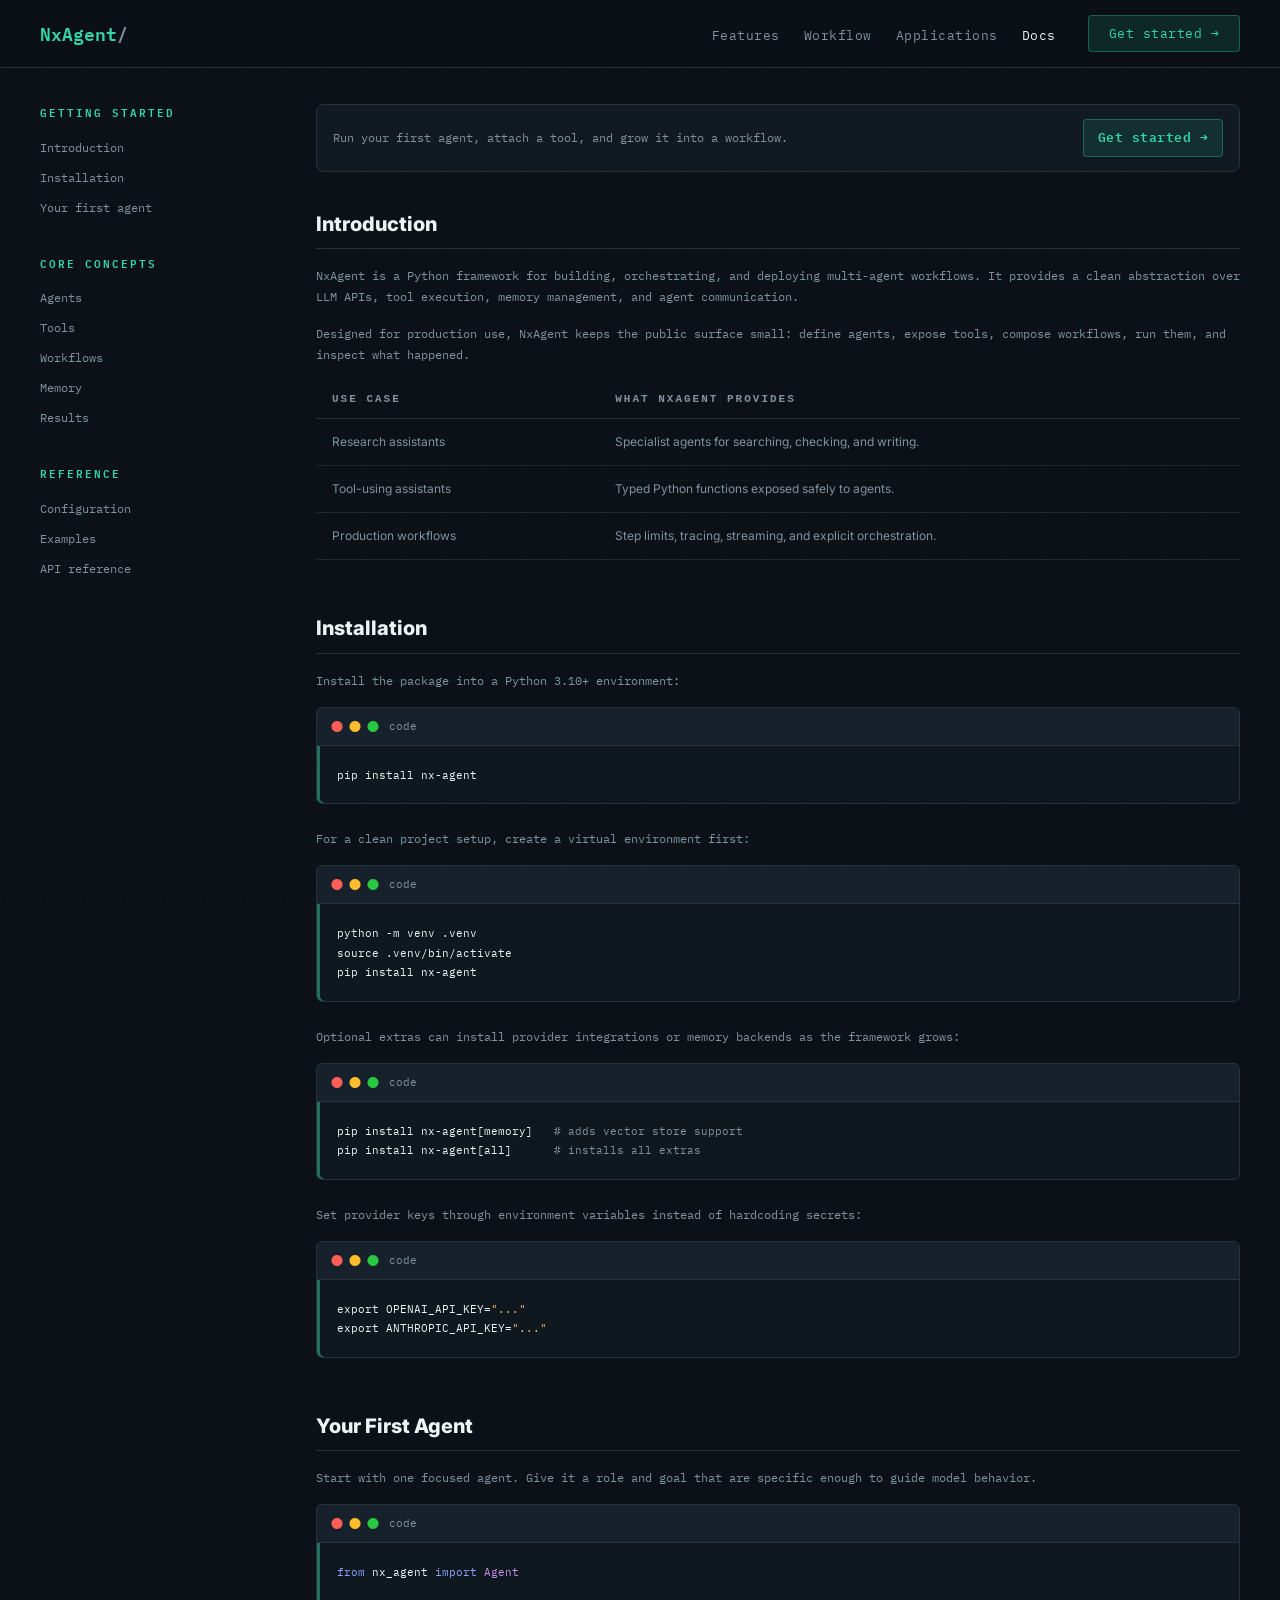
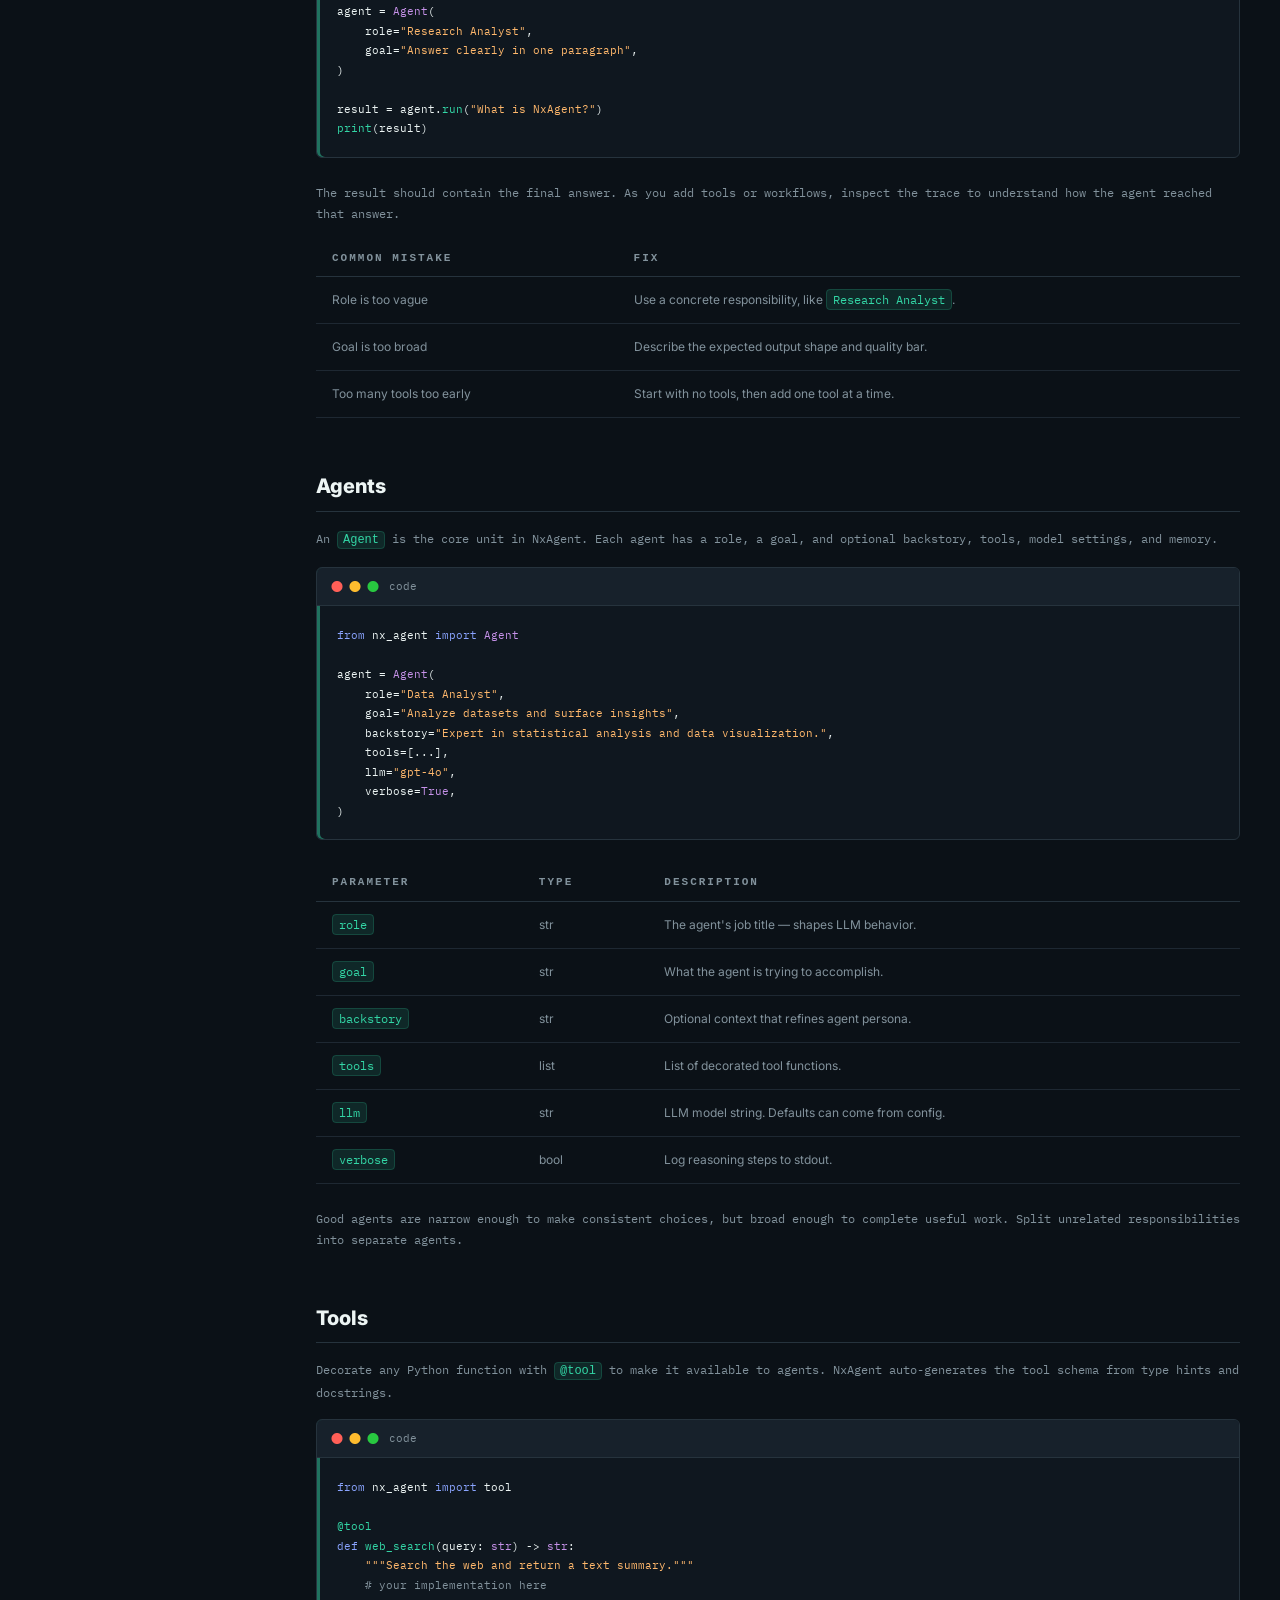
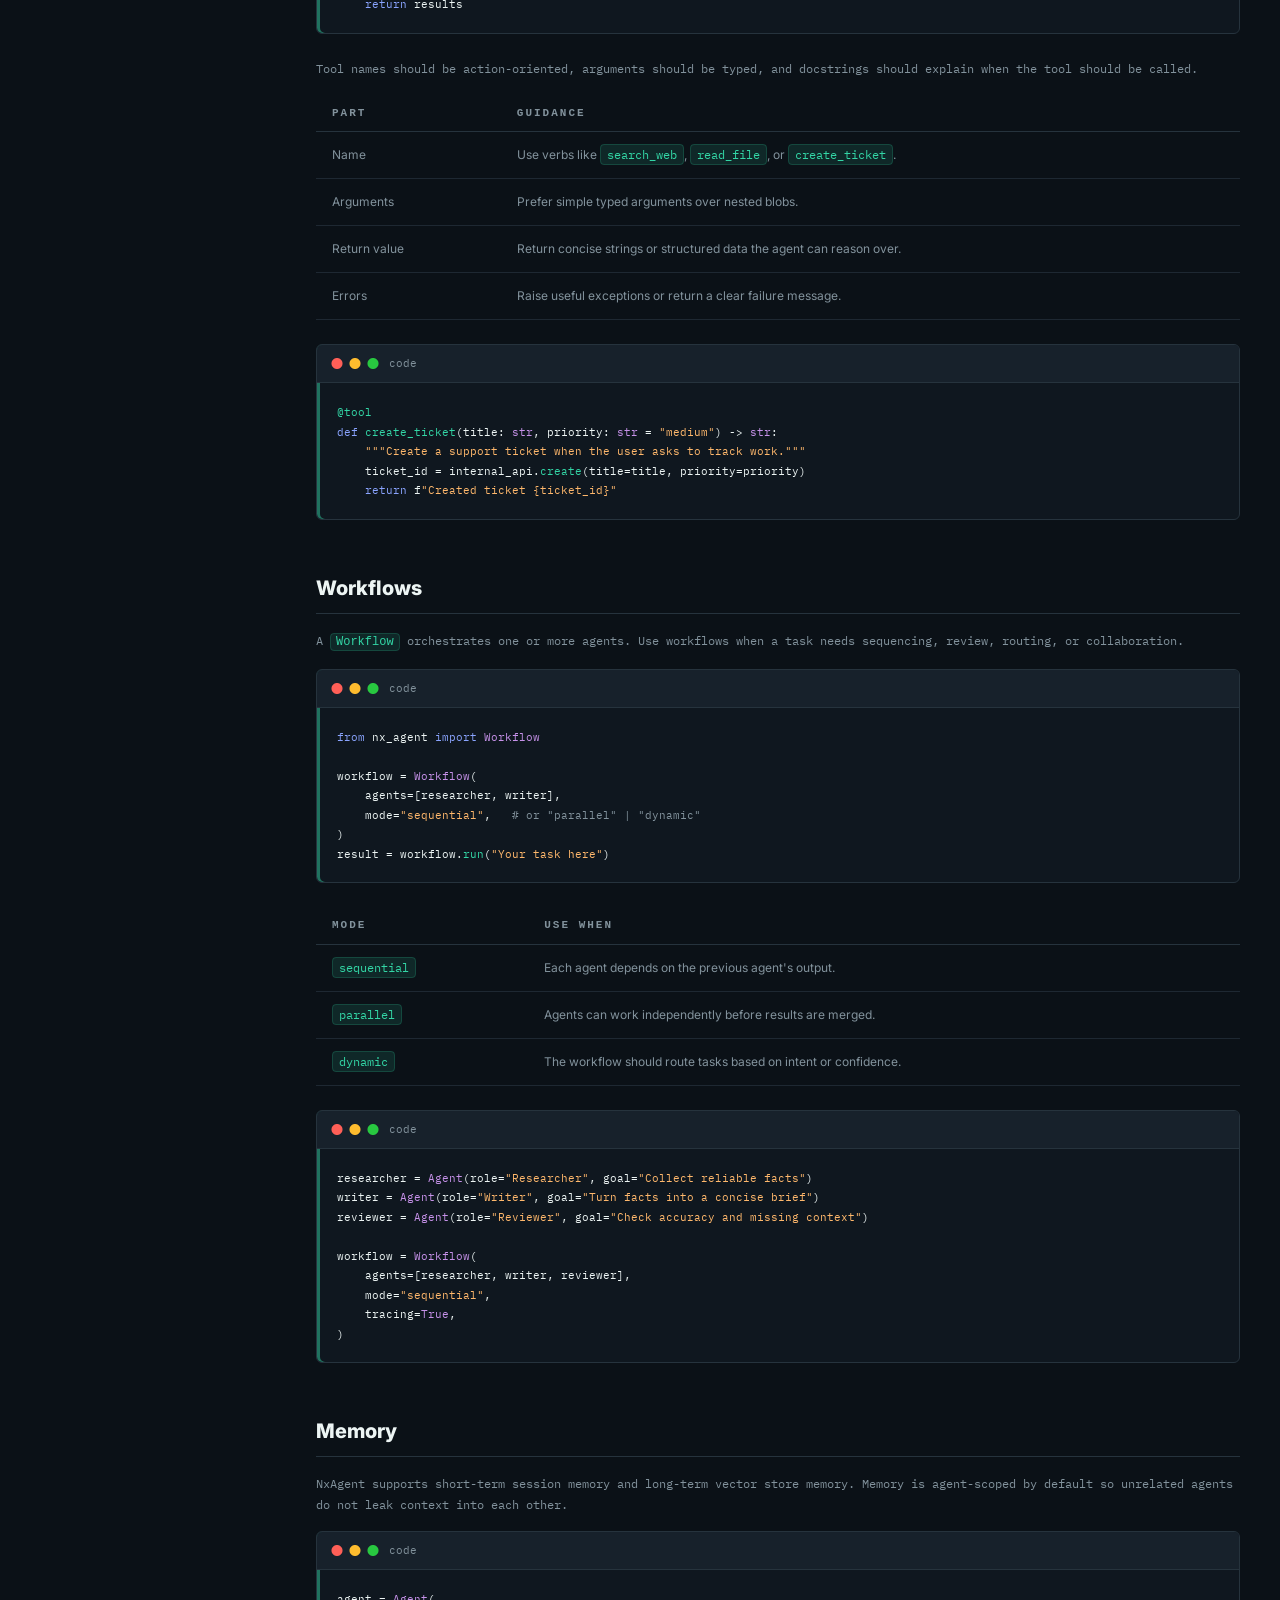
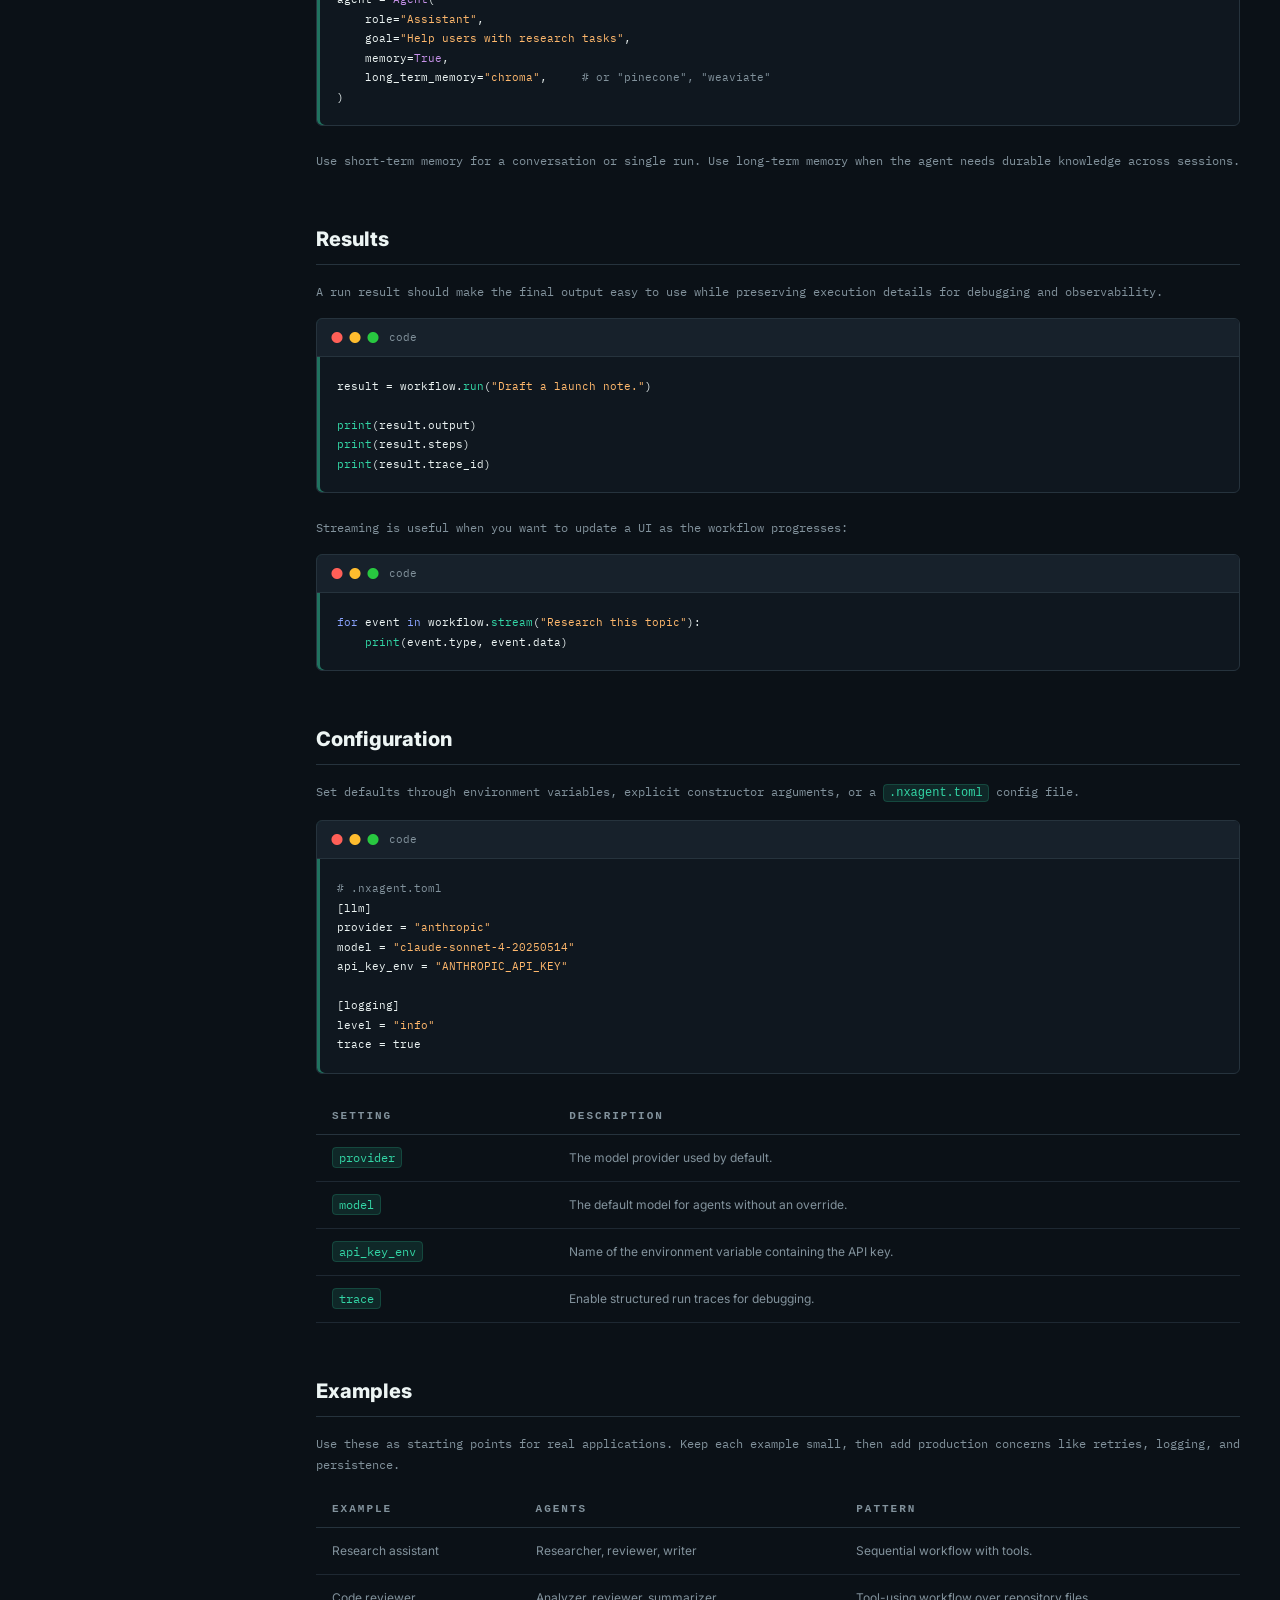
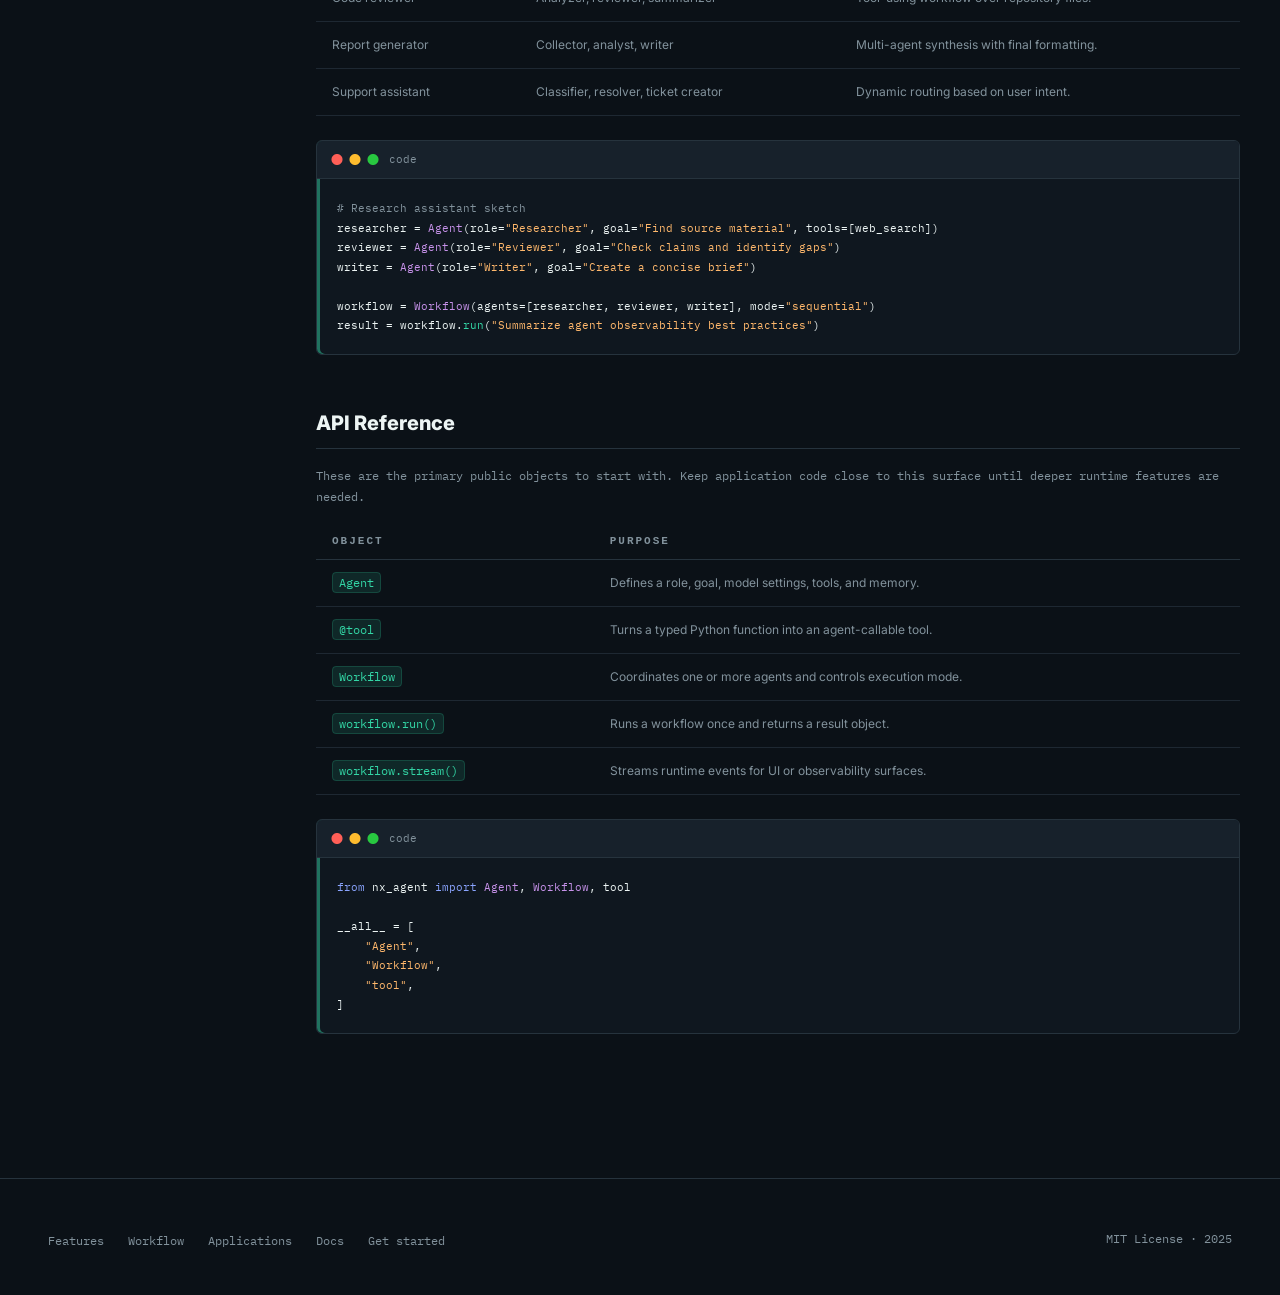
==== commit 5b047ece: "feat : add documents" ====
--- a/docs/index.html
+++ b/docs/index.html
@@ -46,6 +46,13 @@
   </aside>
 
   <main class="docs-main">
+    <div class="docs-callout">
+      <div>
+        <p>Run your first agent, attach a tool, and grow it into a workflow.</p>
+      </div>
+      <a href="../get-started/" class="btn-primary">Get started &rarr;</a>
+    </div>
+
     <section class="docs-section" id="introduction">
       <h2>Introduction</h2>
       <p>NxAgent is a Python framework for building, orchestrating, and deploying multi-agent workflows. It provides a clean abstraction over LLM APIs, tool execution, memory management, and agent communication.</p>
--- a/assets/css/landing.css
+++ b/assets/css/landing.css
@@ -530,6 +530,55 @@
     min-width: 0;
   }
 
+  .docs-callout {
+    display: flex;
+    align-items: center;
+    justify-content: space-between;
+    gap: 18px;
+    margin-bottom: 40px;
+    padding: 14px 16px;
+    background: var(--surface);
+    border: 1px solid var(--border);
+    border-radius: 8px;
+  }
+
+  .docs-callout p {
+    font-family: var(--mono);
+    font-size: var(--text-body-sm);
+    color: var(--muted);
+    line-height: 1.5;
+    margin: 0;
+  }
+
+  .docs-callout h2 {
+    font-family: var(--sans);
+    font-size: var(--text-title-sm);
+    font-weight: 600;
+    line-height: 1.24;
+    letter-spacing: 0;
+    margin: 0 0 6px;
+  }
+
+  .accent-letter {
+    color: var(--accent);
+  }
+
+  .docs-callout .btn-primary {
+    background: var(--accent-dim);
+    color: var(--accent);
+    border: 1px solid rgba(51,214,166,0.32);
+    font-size: 13px;
+    padding: 8px 14px;
+    white-space: nowrap;
+  }
+
+  .docs-callout .btn-primary:hover {
+    background: rgba(51,214,166,0.2);
+    border-color: var(--accent);
+    box-shadow: none;
+    transform: none;
+  }
+
   .docs-section {
     scroll-margin-top: 96px;
     margin-bottom: 56px;
@@ -556,25 +605,63 @@
 
   .docs-section p code {
     color: var(--accent);
+    background: var(--accent-dim);
+    border: 1px solid rgba(51,214,166,0.18);
+    border-radius: 4px;
+    padding: 1px 5px;
   }
 
   .docs-code {
+    position: relative;
     display: block;
     margin: 16px 0 24px;
-    padding: 20px 24px;
+    padding: 58px 20px 18px;
     overflow-x: auto;
-    background: var(--surface);
-    border: 1px solid var(--border);
-    border-radius: 8px;
+    background: #0f171f;
+    border: 1px solid var(--border);
+    border-radius: 6px;
     color: var(--text);
+    box-shadow: inset 3px 0 0 rgba(51,214,166,0.48);
+  }
+
+  .docs-code::before {
+    content: 'code';
+    position: absolute;
+    top: 0;
+    left: 0;
+    right: 0;
+    height: 38px;
+    padding: 0 18px 0 72px;
+    display: flex;
+    align-items: center;
+    border-bottom: 1px solid var(--border);
+    background:
+      radial-gradient(circle at 20px 50%, #ff5f57 0 5px, transparent 6px),
+      radial-gradient(circle at 38px 50%, #febc2e 0 5px, transparent 6px),
+      radial-gradient(circle at 56px 50%, #28c840 0 5px, transparent 6px),
+      var(--surface-soft);
+    color: var(--muted);
+    font-family: var(--mono);
+    font-size: 11px;
+    line-height: 1;
   }
 
   .docs-code code {
     font-family: var(--mono);
-    font-size: var(--text-body-sm);
-    line-height: 1.7;
+    font-size: 11px;
+    line-height: 1.68;
+    letter-spacing: 0;
     white-space: pre;
   }
+
+  .syntax-keyword { color: var(--secondary); }
+  .syntax-function { color: var(--accent); }
+  .syntax-string { color: #ffb86c; }
+  .syntax-comment { color: var(--muted); }
+  .syntax-symbol { color: #c792ea; }
+  .syntax-constant { color: #c792ea; }
+  .syntax-module { color: var(--text); }
+  .syntax-number { color: var(--accent-hot); }
 
   .docs-table {
     width: 100%;
@@ -609,6 +696,26 @@
     border: 1px solid rgba(51,214,166,0.18);
     border-radius: 4px;
     padding: 2px 6px;
+  }
+
+  .docs-table td a {
+    color: var(--accent);
+    text-decoration: none;
+  }
+
+  .docs-table td a:hover {
+    color: var(--accent-hot);
+  }
+
+  .docs-actions {
+    display: flex;
+    flex-wrap: wrap;
+    gap: 16px;
+    margin-top: 24px;
+  }
+
+  .quickstart-layout .quickstart {
+    margin-bottom: 56px;
   }
 
   .docs-grid-wide {
@@ -765,6 +872,7 @@
   }
 
   .quick-step {
+    scroll-margin-top: 96px;
     display: grid;
     grid-template-columns: 64px 1fr;
     gap: 24px;
@@ -804,16 +912,42 @@
   }
 
   .quick-step code {
+    position: relative;
     display: block;
     font-family: var(--mono);
-    font-size: 12px;
-    line-height: 1.7;
+    font-size: 11px;
+    line-height: 1.68;
+    letter-spacing: 0;
     color: var(--text);
-    background: rgba(0,0,0,0.16);
+    background: #0f171f;
     border: 1px solid var(--border);
     border-radius: 6px;
-    padding: 16px;
+    padding: 58px 20px 18px;
     white-space: pre-wrap;
+    overflow-x: auto;
+    box-shadow: inset 3px 0 0 rgba(51,214,166,0.48);
+  }
+
+  .quick-step code::before {
+    content: 'code';
+    position: absolute;
+    top: 0;
+    left: 0;
+    right: 0;
+    height: 38px;
+    padding: 0 18px 0 72px;
+    display: flex;
+    align-items: center;
+    border-bottom: 1px solid var(--border);
+    background:
+      radial-gradient(circle at 20px 50%, #ff5f57 0 5px, transparent 6px),
+      radial-gradient(circle at 38px 50%, #febc2e 0 5px, transparent 6px),
+      radial-gradient(circle at 56px 50%, #28c840 0 5px, transparent 6px),
+      var(--surface-soft);
+    color: var(--muted);
+    font-family: var(--mono);
+    font-size: 11px;
+    line-height: 1;
   }
 
   .code-window {
@@ -1015,6 +1149,11 @@
       margin-bottom: 48px;
     }
     .docs-sidebar ul { margin-bottom: 0; }
+    .docs-callout {
+      align-items: flex-start;
+      flex-direction: column;
+      margin-bottom: 40px;
+    }
     .docs-section { margin-bottom: 40px; }
     .docs-table {
       display: block;
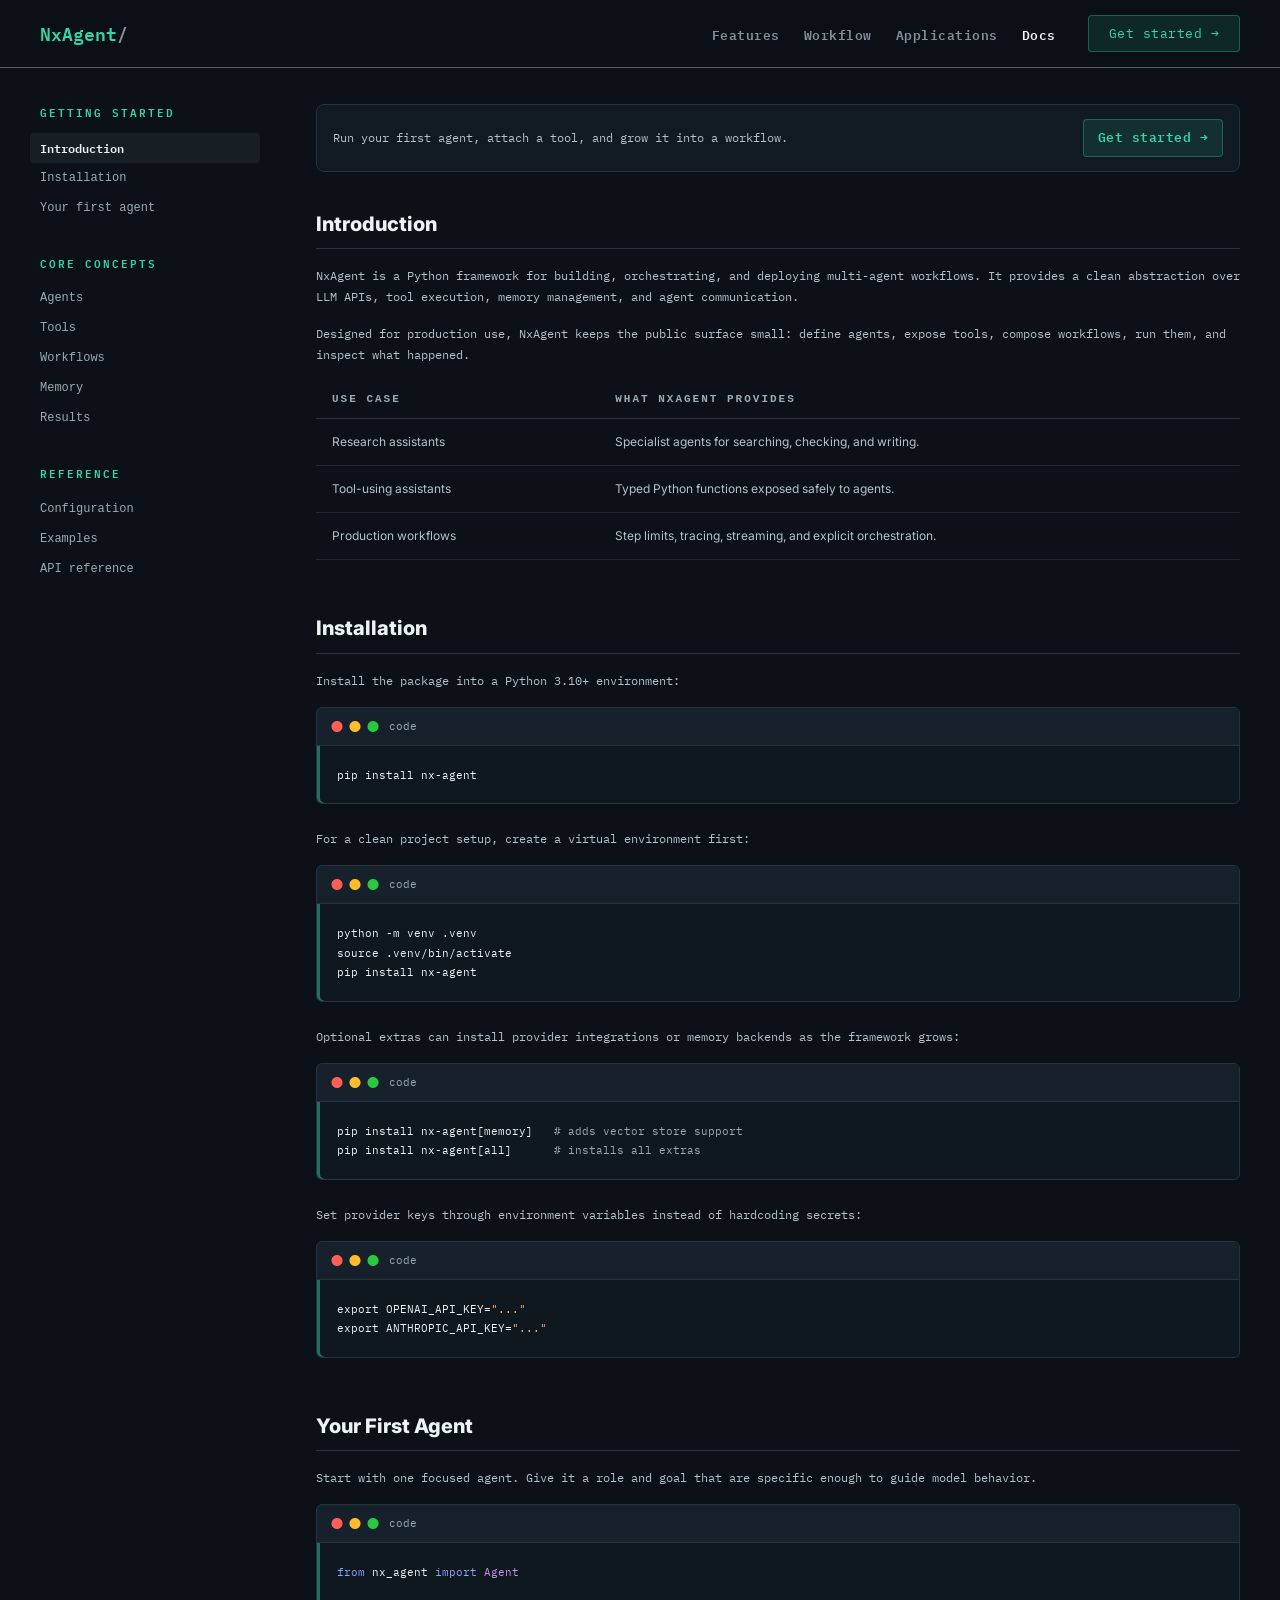
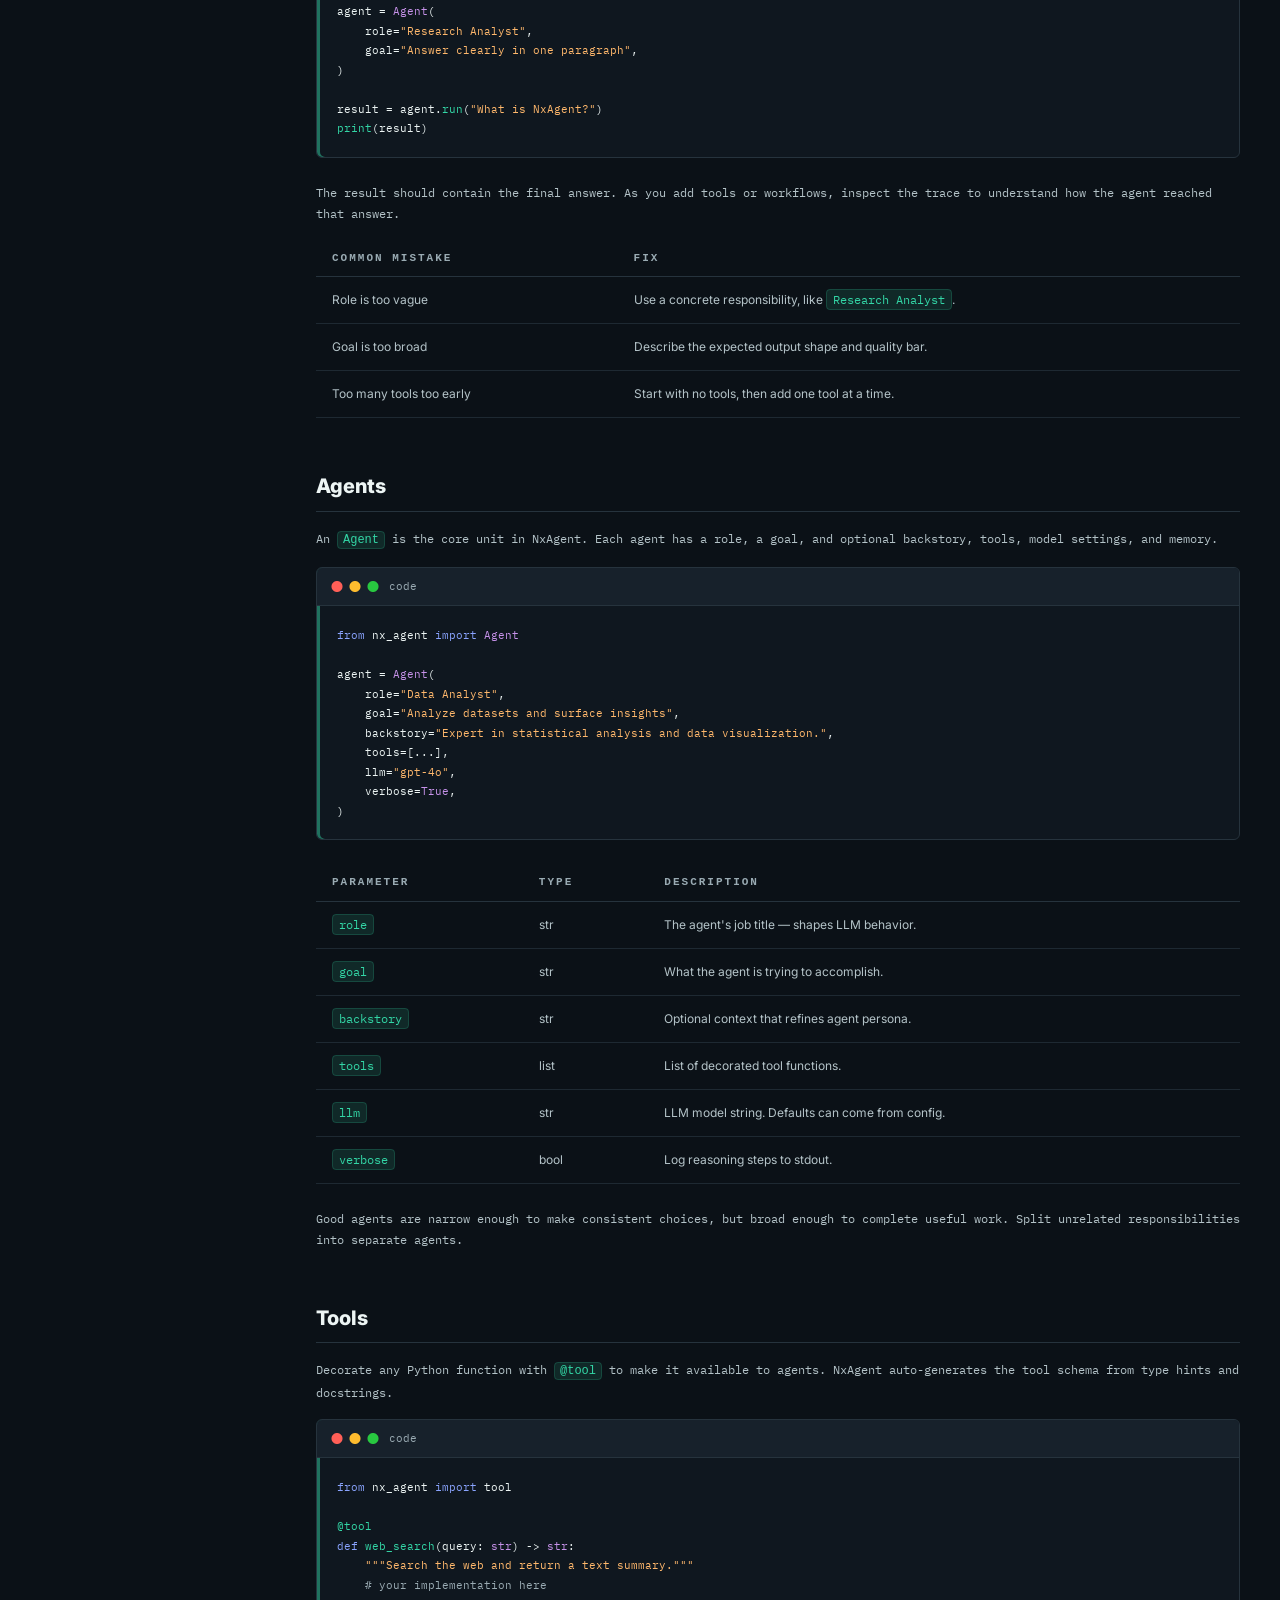
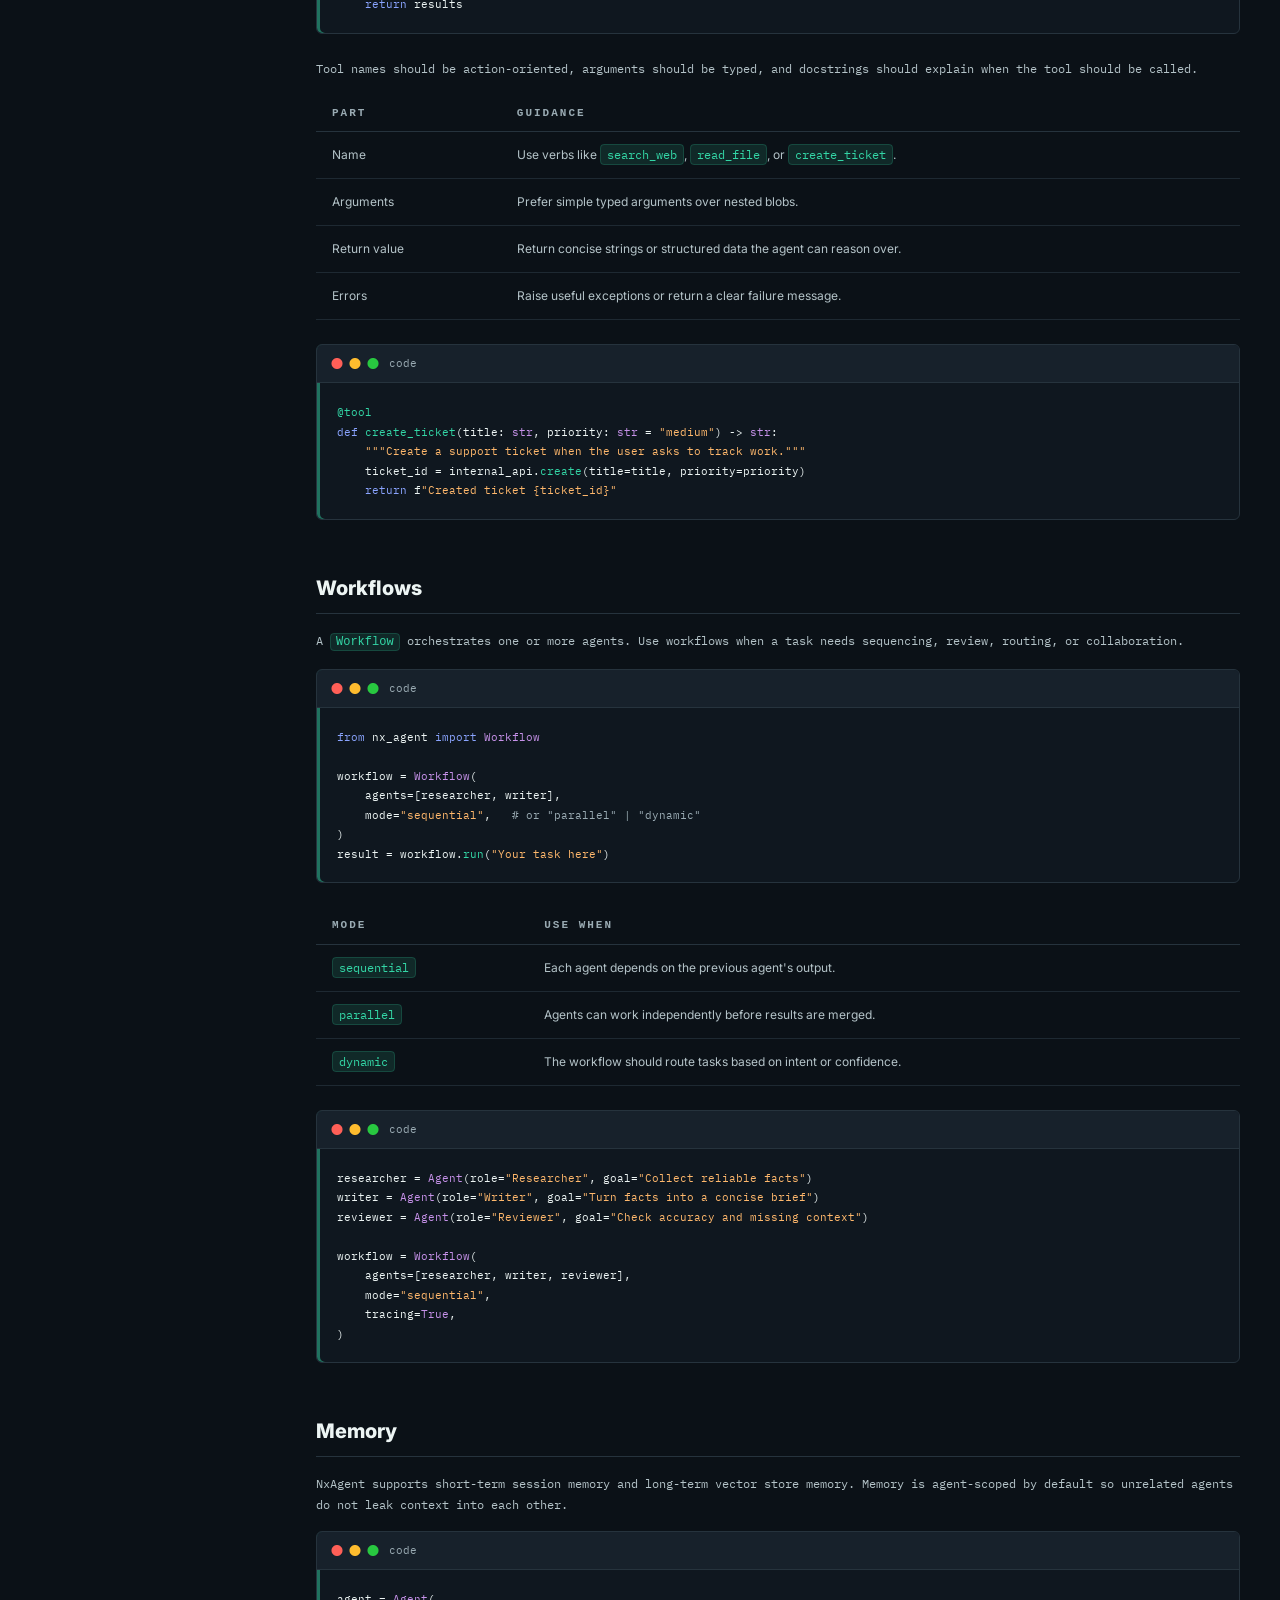
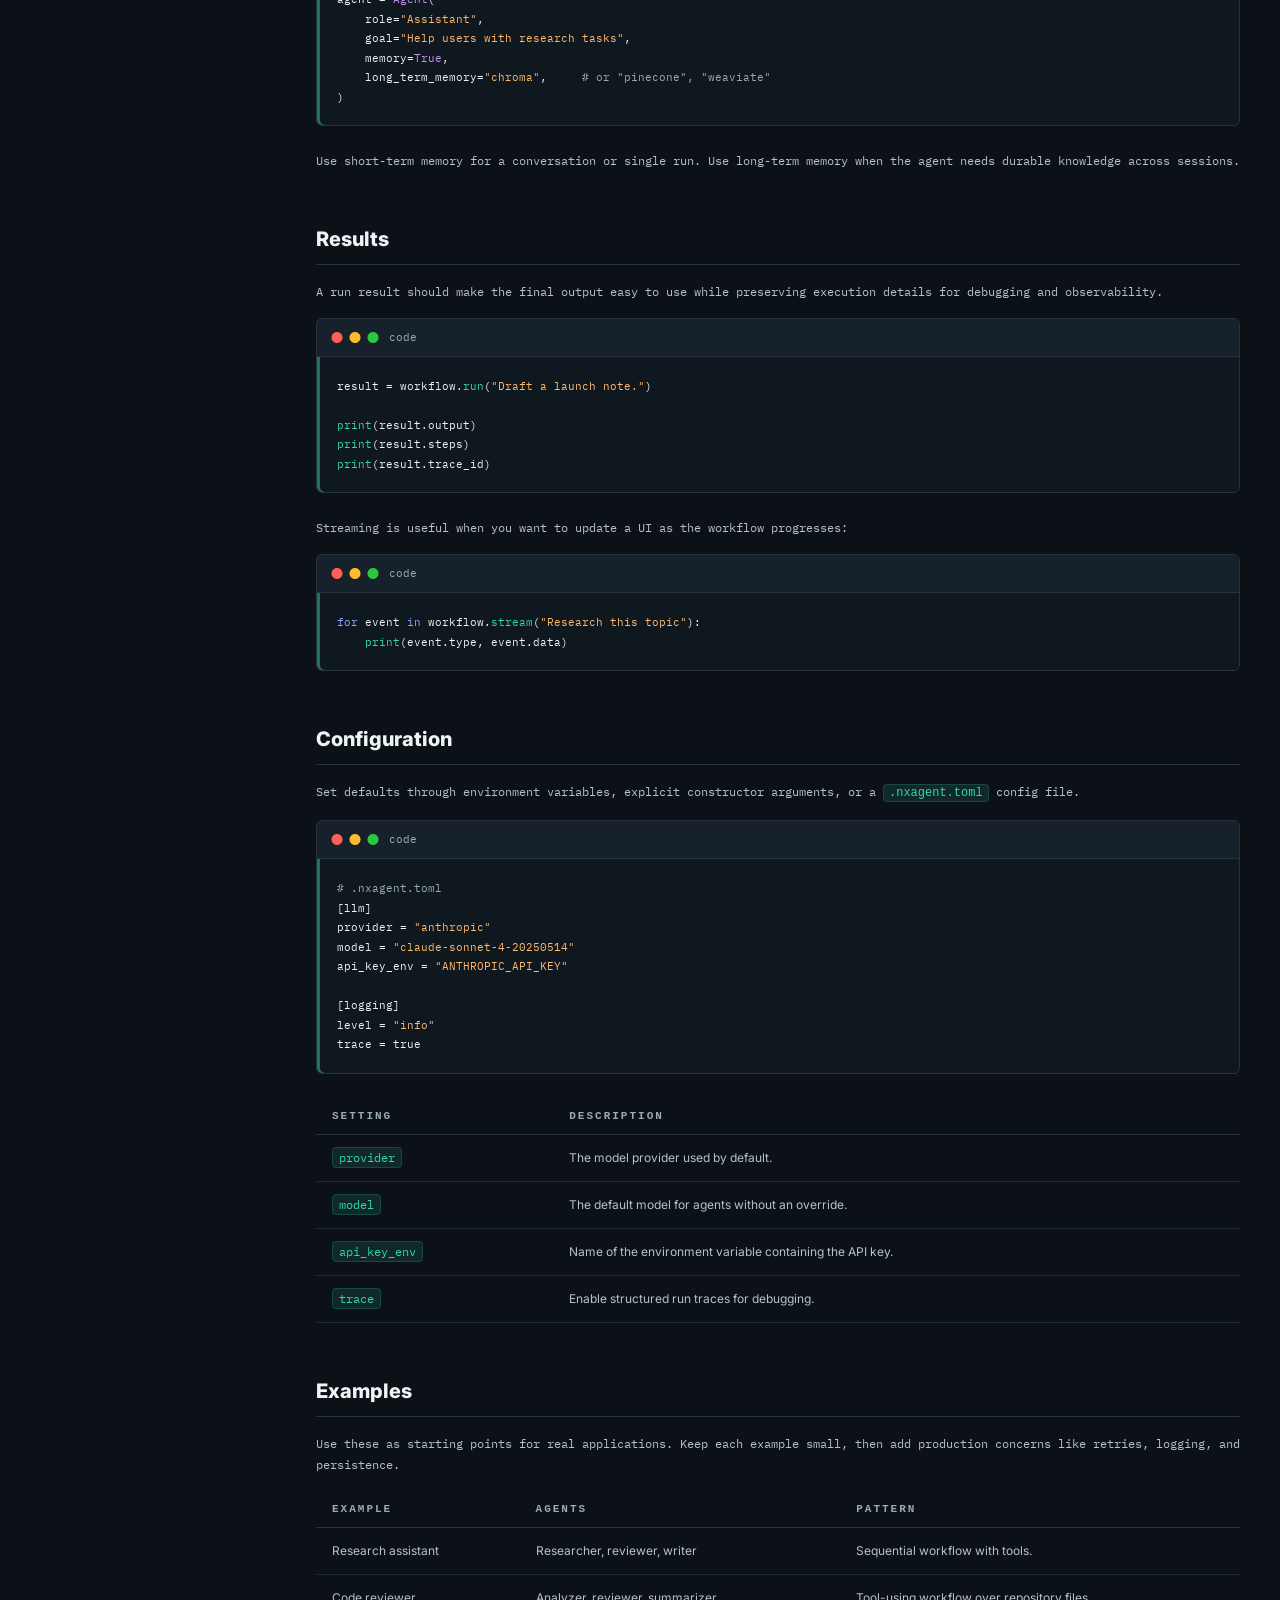
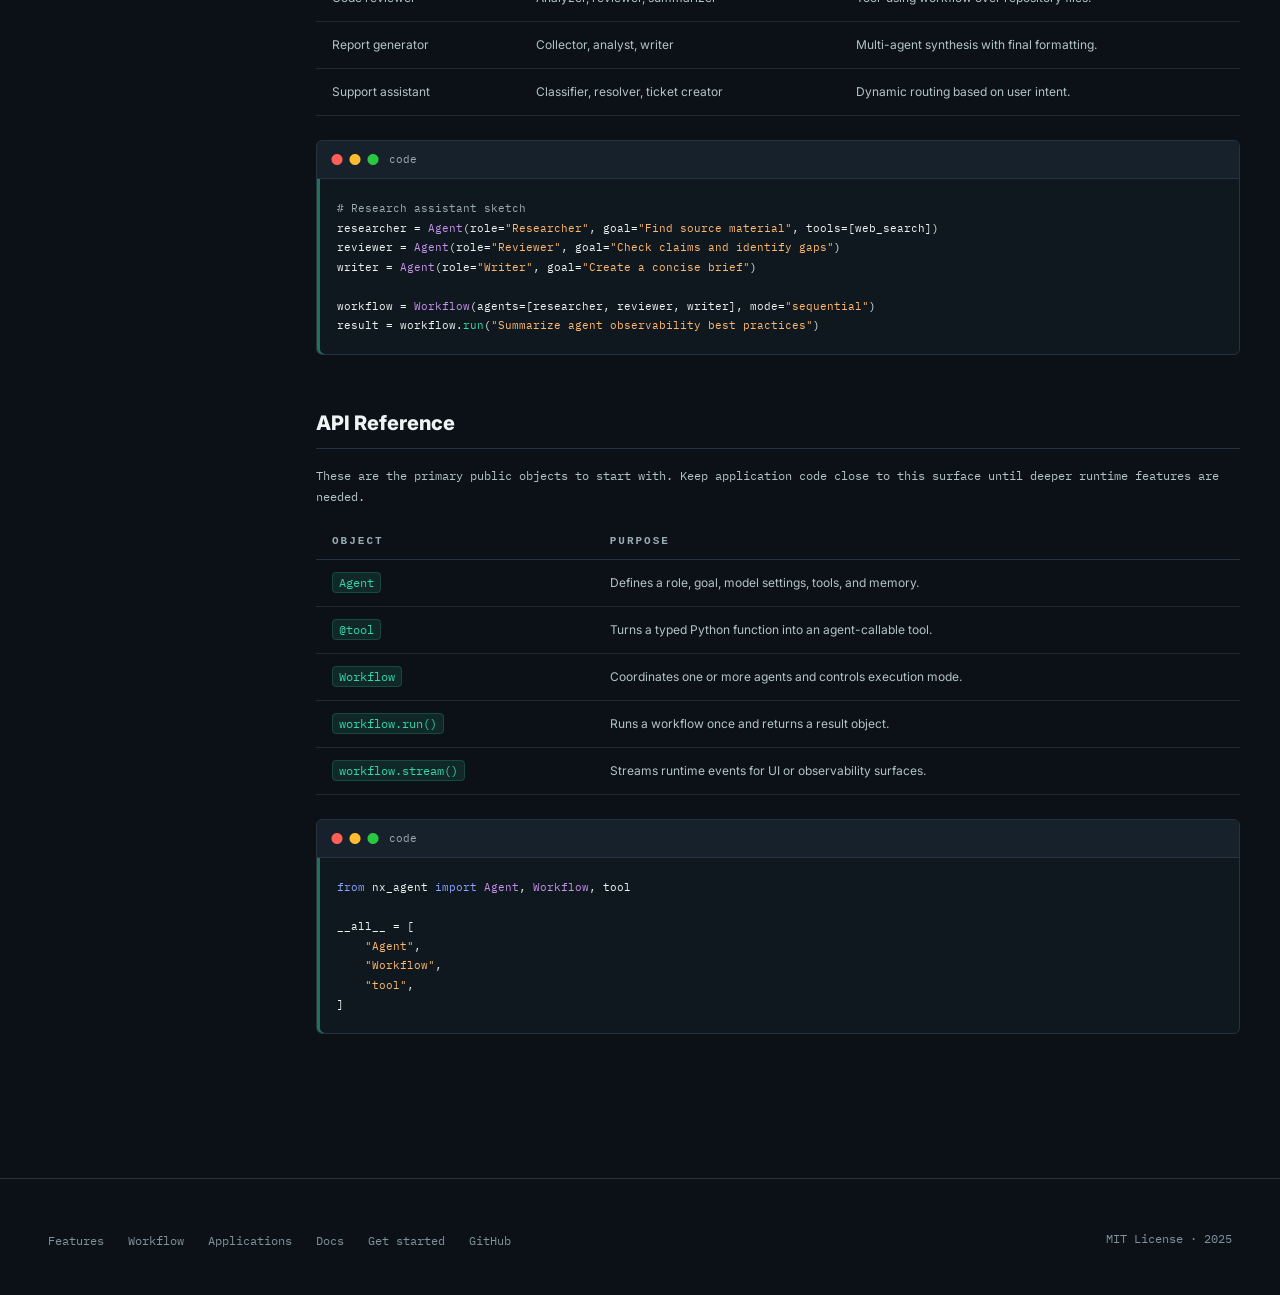
==== commit 41ed664c: "feat : git reference access" ====
--- a/docs/index.html
+++ b/docs/index.html
@@ -273,6 +273,7 @@
     <li><a href="../" data-scroll-target="applications">Applications</a></li>
     <li><a href="../docs/">Docs</a></li>
     <li><a href="../get-started/">Get started</a></li>
+    <li><a href="https://github.com/nxagent/nxagent">GitHub</a></li>
   </ul>
   <div class="footer-copy">MIT License · 2025</div>
 </footer>
--- a/assets/css/landing.css
+++ b/assets/css/landing.css
@@ -12,6 +12,10 @@
     --secondary: #8aa4ff;
     --text: #edf5f4;
     --muted: #82929c;
+    --copy: #b4c3c8;
+    --soft-copy: #9aabb3;
+    --docs-copy: #b4c3c8;
+    --docs-muted: #9aabb3;
     --mono: 'IBM Plex Mono', monospace;
     --sans: 'Inter', system-ui, -apple-system, BlinkMacSystemFont, 'Segoe UI', sans-serif;
     --text-label: 11px;
@@ -35,15 +39,7 @@
   }
 
   body::before {
-    content: '';
-    position: fixed;
-    inset: 0;
-    background-image:
-      linear-gradient(rgba(51,214,166,0.035) 1px, transparent 1px),
-      linear-gradient(90deg, rgba(51,214,166,0.035) 1px, transparent 1px);
-    background-size: 40px 40px;
-    pointer-events: none;
-    z-index: 0;
+    content: none;
   }
 
   body::after {
@@ -63,7 +59,7 @@
     height: 68px;
     background: rgba(11,17,23,0.88);
     backdrop-filter: blur(12px);
-    border-bottom: 1px solid var(--border);
+    border-bottom: 1px solid rgba(255,255,255,0.32);
   }
 
   .nav-logo {
@@ -87,13 +83,17 @@
   .nav-links a {
     font-family: var(--mono);
     font-size: var(--text-nav);
+    font-weight: 600;
     color: var(--muted);
     text-decoration: none;
     transition: color 0.2s;
     letter-spacing: 0.5px;
   }
 
-  .nav-links a:hover,
+  .nav-links a:hover {
+    color: var(--soft-copy);
+  }
+
   .nav-links a.is-active {
     color: var(--text);
   }
@@ -115,6 +115,7 @@
   .nav-cta.is-active {
     background: rgba(51,214,166,0.2);
     border-color: var(--accent);
+    color: var(--text);
   }
 
   /* HERO */
@@ -177,7 +178,7 @@
   .hero-sub {
     font-family: var(--mono);
     font-size: var(--text-body);
-    color: var(--muted);
+    color: var(--copy);
     max-width: 560px;
     line-height: 1.8;
     margin-bottom: 36px;
@@ -325,26 +326,31 @@
   .feature-card:hover { background: linear-gradient(180deg, var(--accent-glow), rgba(255,255,255,0)), var(--surface); }
 
   .feature-icon {
+    display: inline-flex;
+    align-items: center;
     font-family: var(--mono);
     font-size: 22px;
     color: var(--accent);
-    margin-bottom: 14px;
+    margin: 0 12px 14px 0;
+    vertical-align: middle;
   }
 
   .feature-title {
+    display: inline;
     font-family: var(--sans);
     font-size: var(--text-title-sm);
     font-weight: 600;
     line-height: 1.28;
-    margin-bottom: 12px;
-    letter-spacing: 0;
+    letter-spacing: 0;
+    vertical-align: middle;
   }
 
   .feature-desc {
     font-family: var(--mono);
     font-size: var(--text-body-sm);
-    color: var(--muted);
+    color: var(--copy);
     line-height: 1.65;
+    margin-top: 12px;
   }
 
   .application-tags {
@@ -471,7 +477,7 @@
 
   .page-hero p {
     font-family: var(--mono);
-    color: var(--muted);
+    color: var(--docs-copy);
     font-size: var(--text-body);
     line-height: 1.8;
   }
@@ -513,17 +519,26 @@
 
   .docs-sidebar a {
     display: block;
-    padding: 6px 0;
+    margin-left: -10px;
+    padding: 6px 10px;
     font-family: var(--mono);
     font-size: var(--text-body-sm);
+    font-weight: 500;
     line-height: 1.5;
-    color: var(--muted);
+    color: var(--docs-muted);
     text-decoration: none;
-    transition: color 0.2s;
-  }
-
-  .docs-sidebar a:hover {
+    border-radius: 4px;
+    transition: color 0.2s, background 0.2s, font-weight 0.2s;
+  }
+
+  .docs-sidebar a:hover,
+  .docs-sidebar a.is-active {
     color: var(--text);
+  }
+
+  .docs-sidebar a.is-active {
+    background: rgba(237,245,244,0.06);
+    font-weight: 600;
   }
 
   .docs-main {
@@ -545,7 +560,7 @@
   .docs-callout p {
     font-family: var(--mono);
     font-size: var(--text-body-sm);
-    color: var(--muted);
+    color: var(--docs-copy);
     line-height: 1.5;
     margin: 0;
   }
@@ -579,6 +594,20 @@
     transform: none;
   }
 
+  .callout-actions {
+    display: flex;
+    align-items: center;
+    gap: 12px;
+    flex-wrap: wrap;
+    justify-content: flex-end;
+  }
+
+  .docs-callout .btn-secondary {
+    font-size: 13px;
+    padding: 8px 14px;
+    white-space: nowrap;
+  }
+
   .docs-section {
     scroll-margin-top: 96px;
     margin-bottom: 56px;
@@ -598,7 +627,7 @@
   .docs-section p {
     font-family: var(--mono);
     font-size: var(--text-body-sm);
-    color: var(--muted);
+    color: var(--docs-copy);
     line-height: 1.75;
     margin: 0 0 16px;
   }
@@ -640,7 +669,7 @@
       radial-gradient(circle at 38px 50%, #febc2e 0 5px, transparent 6px),
       radial-gradient(circle at 56px 50%, #28c840 0 5px, transparent 6px),
       var(--surface-soft);
-    color: var(--muted);
+    color: var(--docs-muted);
     font-family: var(--mono);
     font-size: 11px;
     line-height: 1;
@@ -657,7 +686,7 @@
   .syntax-keyword { color: var(--secondary); }
   .syntax-function { color: var(--accent); }
   .syntax-string { color: #ffb86c; }
-  .syntax-comment { color: var(--muted); }
+  .syntax-comment { color: var(--docs-muted); }
   .syntax-symbol { color: #c792ea; }
   .syntax-constant { color: #c792ea; }
   .syntax-module { color: var(--text); }
@@ -677,14 +706,14 @@
     font-size: var(--text-label);
     text-transform: uppercase;
     letter-spacing: 2px;
-    color: var(--muted);
+    color: var(--docs-muted);
     border-bottom: 1px solid var(--border);
   }
 
   .docs-table td {
     padding: 14px 16px;
     border-bottom: 1px solid rgba(38,51,61,0.72);
-    color: var(--muted);
+    color: var(--docs-copy);
     vertical-align: top;
   }
 
@@ -734,7 +763,8 @@
   .doc-toc a {
     font-family: var(--mono);
     font-size: var(--text-body-sm);
-    color: var(--muted);
+    font-weight: 500;
+    color: var(--docs-muted);
     text-decoration: none;
     background: var(--surface);
     border: 1px solid var(--border);
@@ -747,6 +777,13 @@
     color: var(--accent);
     border-color: rgba(51,214,166,0.34);
     background: var(--accent-dim);
+  }
+
+  .doc-toc a.is-active {
+    background: rgba(237,245,244,0.06);
+    color: var(--text);
+    font-weight: 600;
+    border-color: rgba(237,245,244,0.34);
   }
 
   .doc-section {
@@ -779,7 +816,7 @@
   .doc-note {
     font-family: var(--mono);
     font-size: var(--text-body-sm);
-    color: var(--muted);
+    color: var(--docs-copy);
     line-height: 1.7;
   }
 
@@ -944,7 +981,7 @@
       radial-gradient(circle at 38px 50%, #febc2e 0 5px, transparent 6px),
       radial-gradient(circle at 56px 50%, #28c840 0 5px, transparent 6px),
       var(--surface-soft);
-    color: var(--muted);
+    color: var(--docs-muted);
     font-family: var(--mono);
     font-size: 11px;
     line-height: 1;
@@ -975,7 +1012,7 @@
   .code-filename {
     font-family: var(--mono);
     font-size: 12px;
-    color: var(--muted);
+    color: var(--soft-copy);
     margin-left: 8px;
   }
 
@@ -990,7 +1027,7 @@
   .kw { color: var(--secondary); }
   .fn { color: var(--accent); }
   .str { color: #ffb86c; }
-  .cm { color: var(--muted); }
+  .cm { color: var(--soft-copy); }
   .cls { color: #c792ea; }
 
   /* HOW IT WORKS */
@@ -1006,7 +1043,7 @@
     content: '';
     position: absolute;
     left: 15px;
-    top: 24px;
+    top: 44px;
     bottom: 24px;
     width: 1px;
     background: linear-gradient(to bottom, var(--accent), transparent);
@@ -1026,7 +1063,7 @@
     font-family: var(--mono);
     font-size: 11px;
     color: var(--accent);
-    background: var(--accent-dim);
+    background: linear-gradient(var(--accent-dim), var(--accent-dim)), var(--bg);
     border: 1px solid rgba(51,214,166,0.26);
     width: 32px;
     height: 32px;
@@ -1037,6 +1074,7 @@
     flex-shrink: 0;
     position: absolute;
     left: 0;
+    z-index: 1;
   }
 
   .step-content { padding-left: 16px; }
@@ -1053,7 +1091,7 @@
   .step-desc {
     font-family: var(--mono);
     font-size: var(--text-body-sm);
-    color: var(--muted);
+    color: var(--copy);
     line-height: 1.65;
   }
 
@@ -1154,6 +1192,7 @@
       flex-direction: column;
       margin-bottom: 40px;
     }
+    .callout-actions { justify-content: flex-start; }
     .docs-section { margin-bottom: 40px; }
     .docs-table {
       display: block;
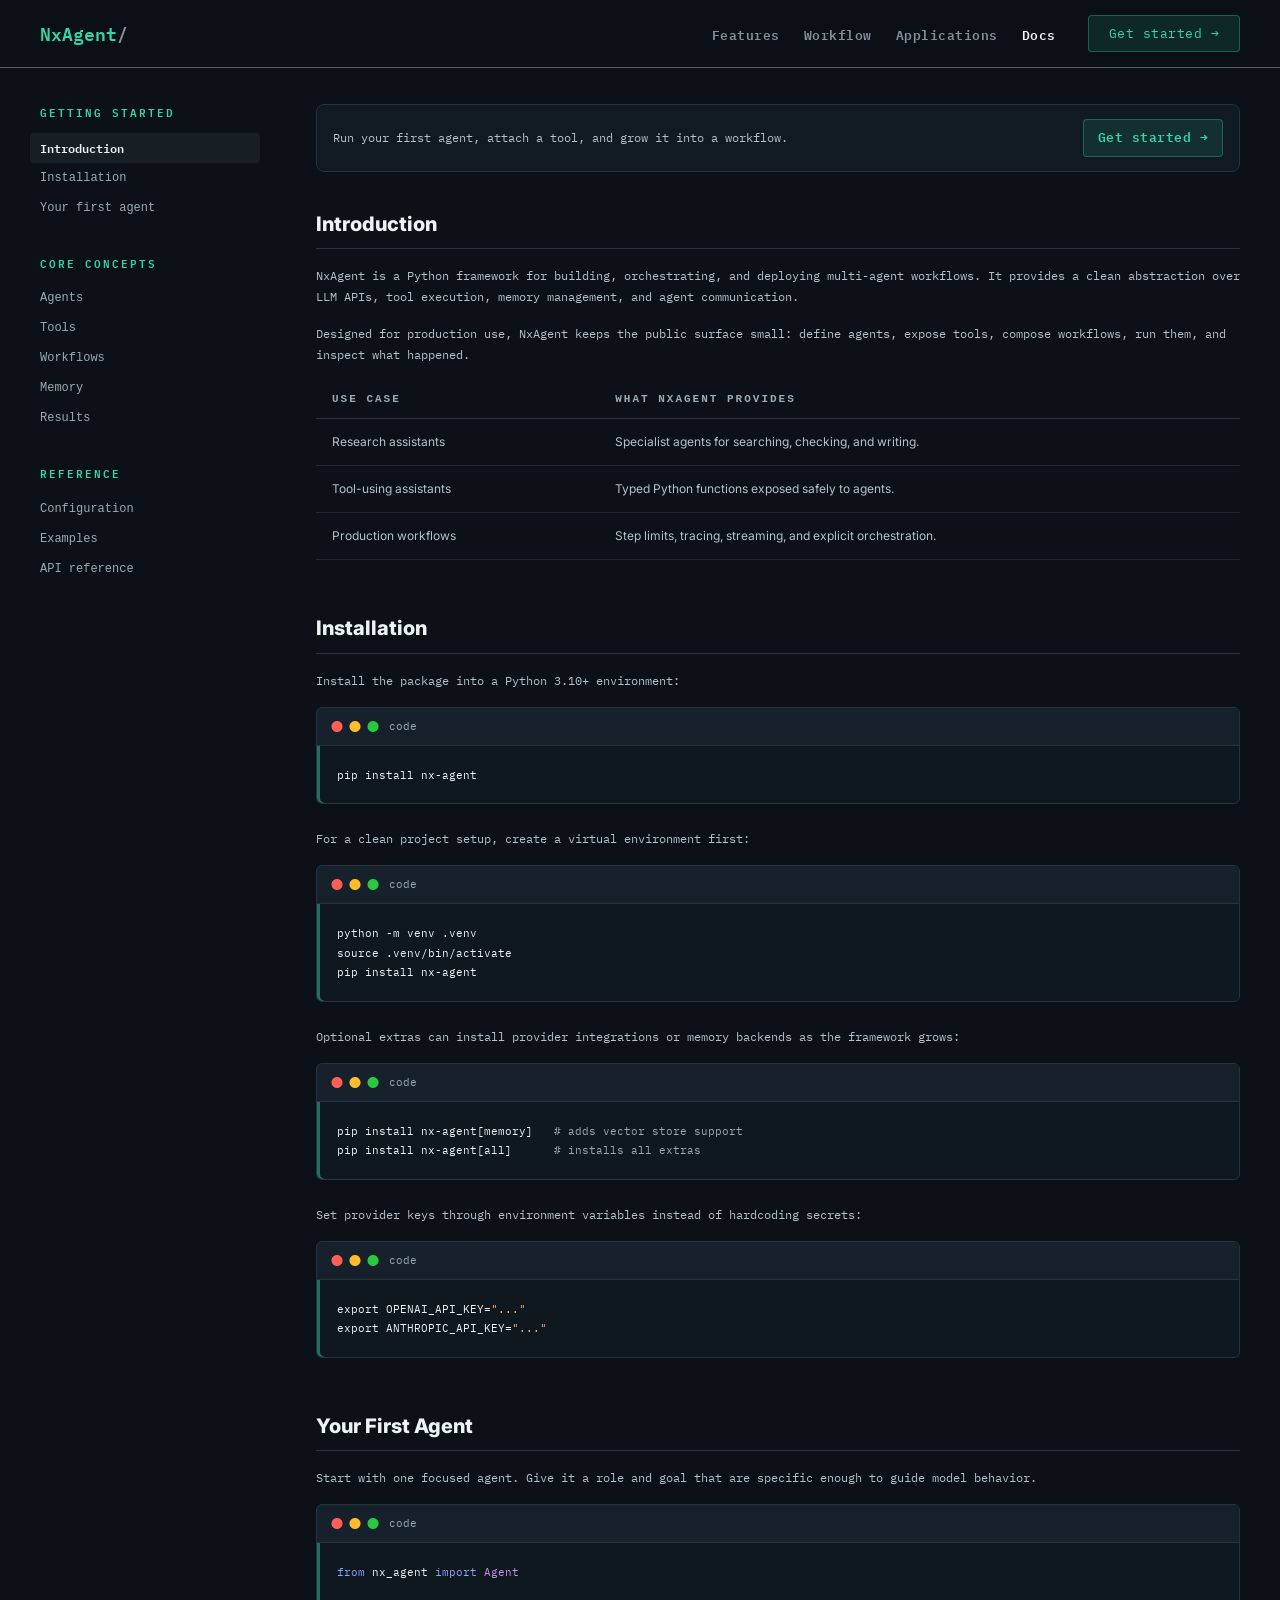
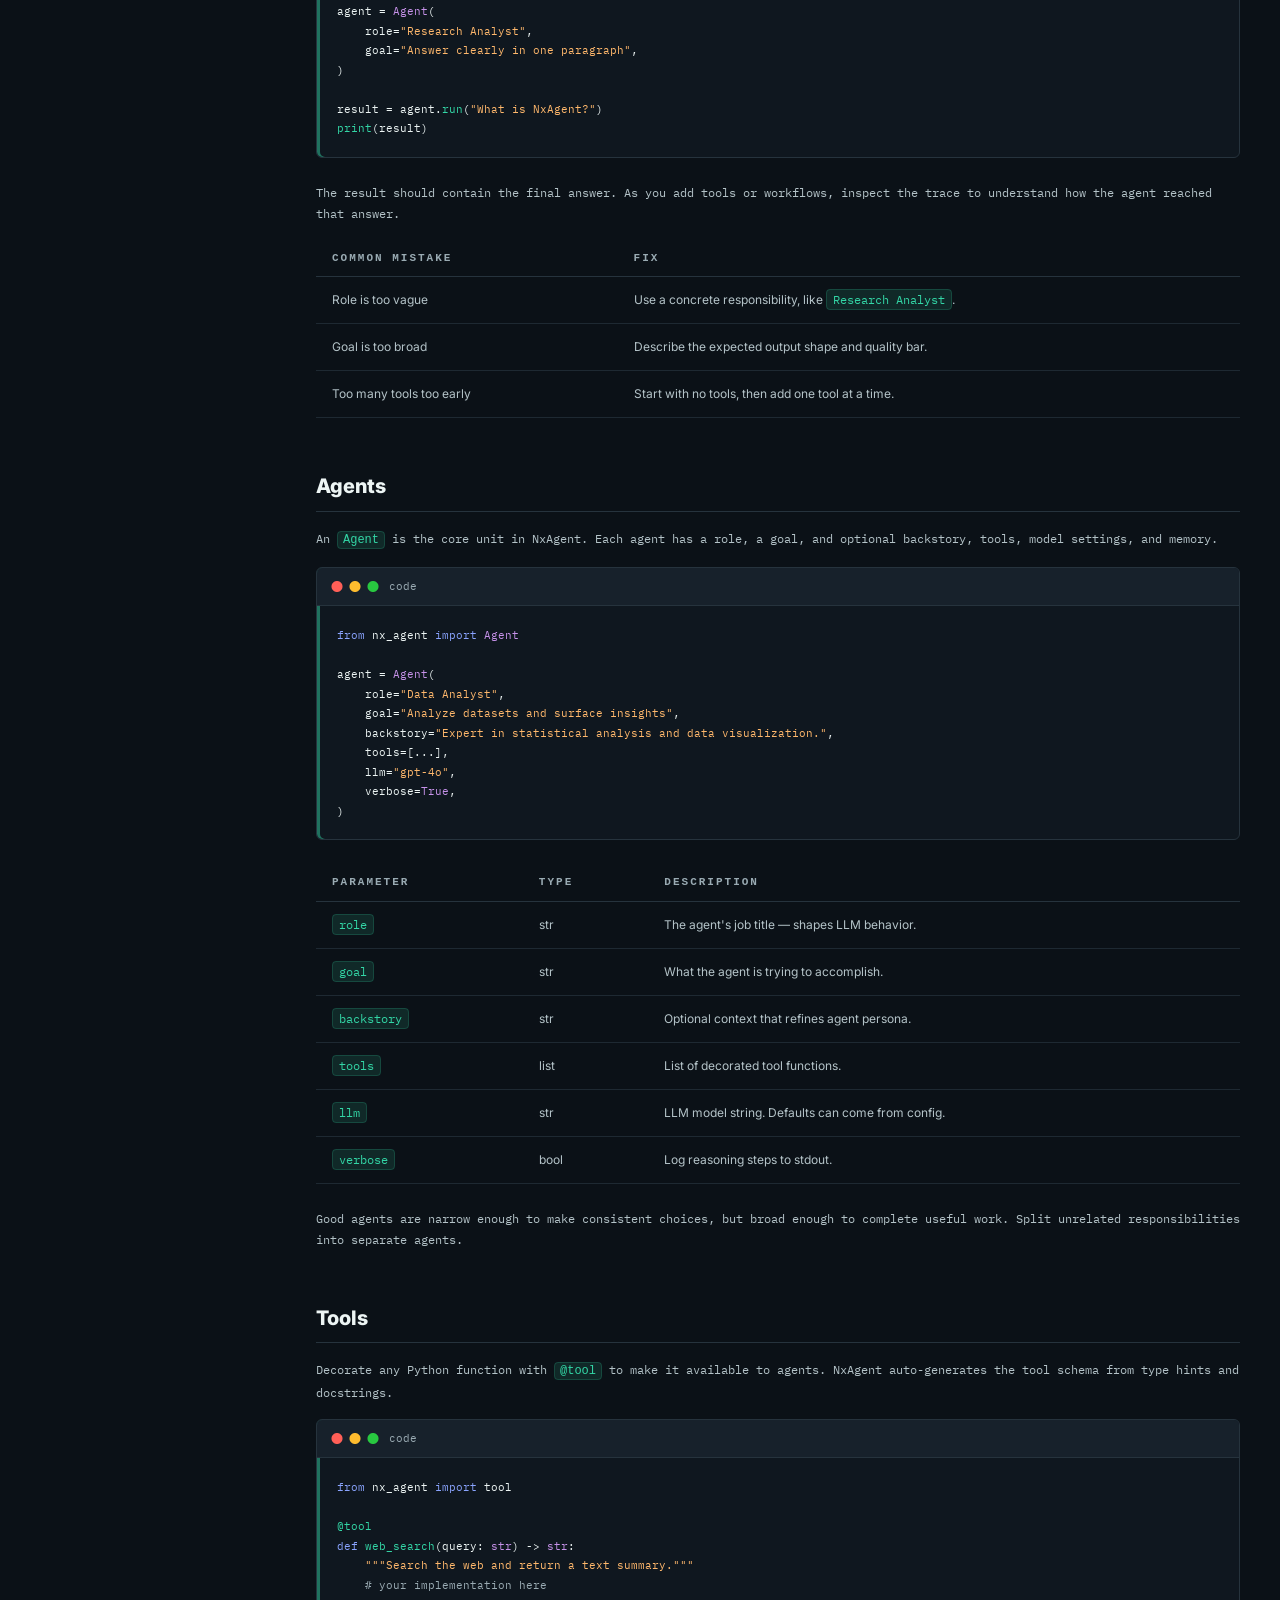
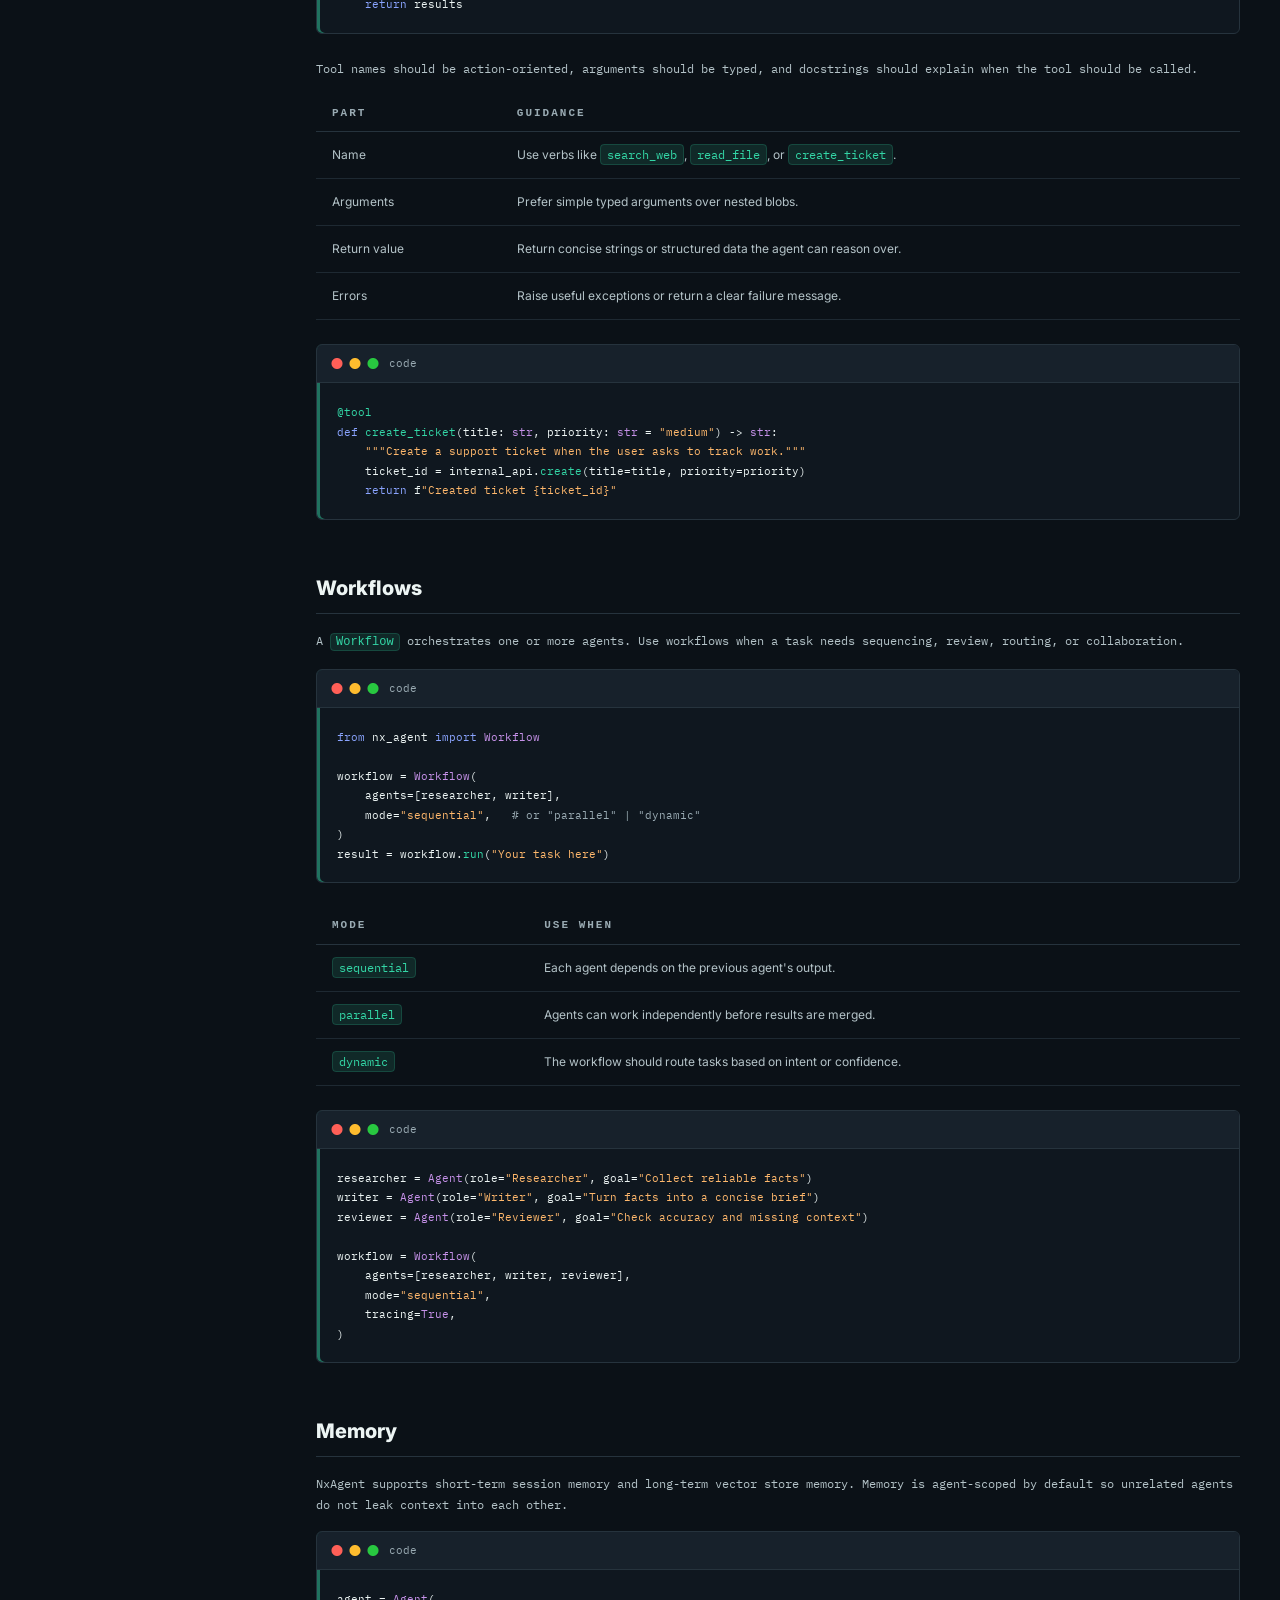
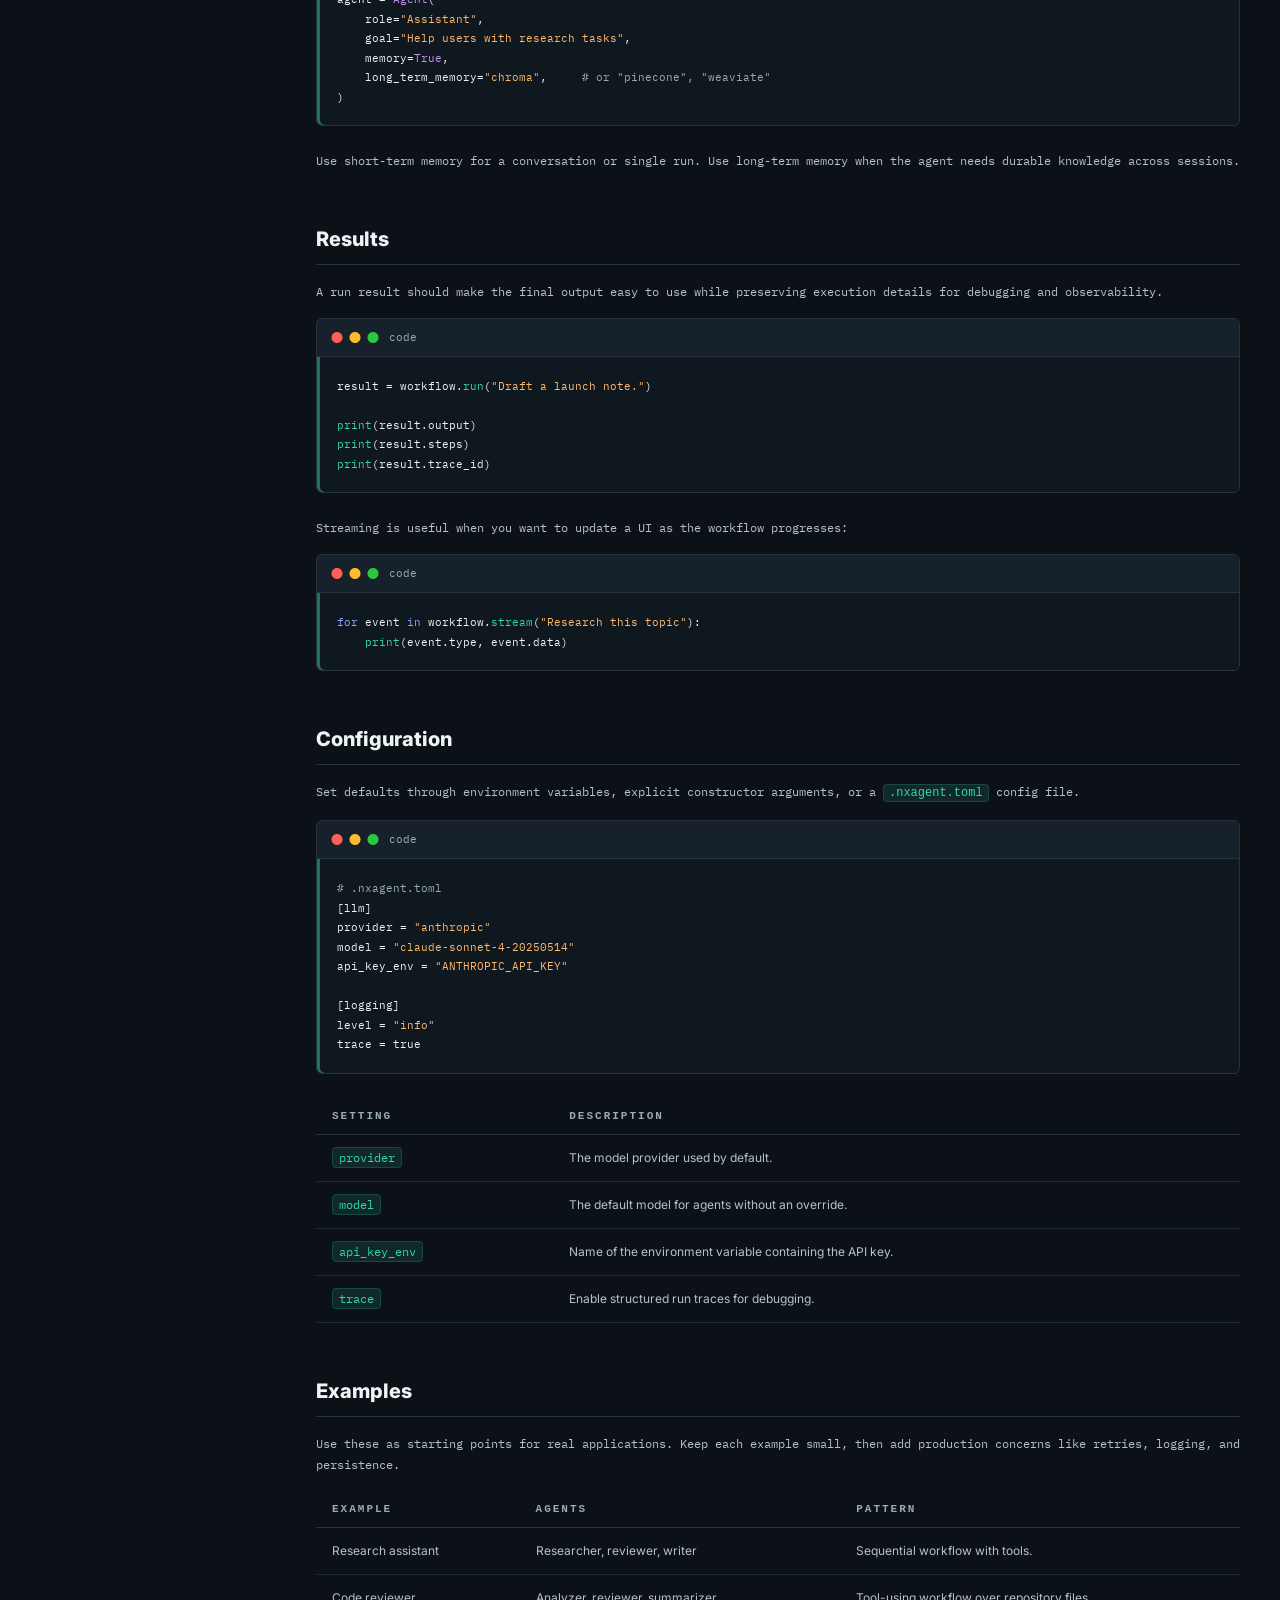
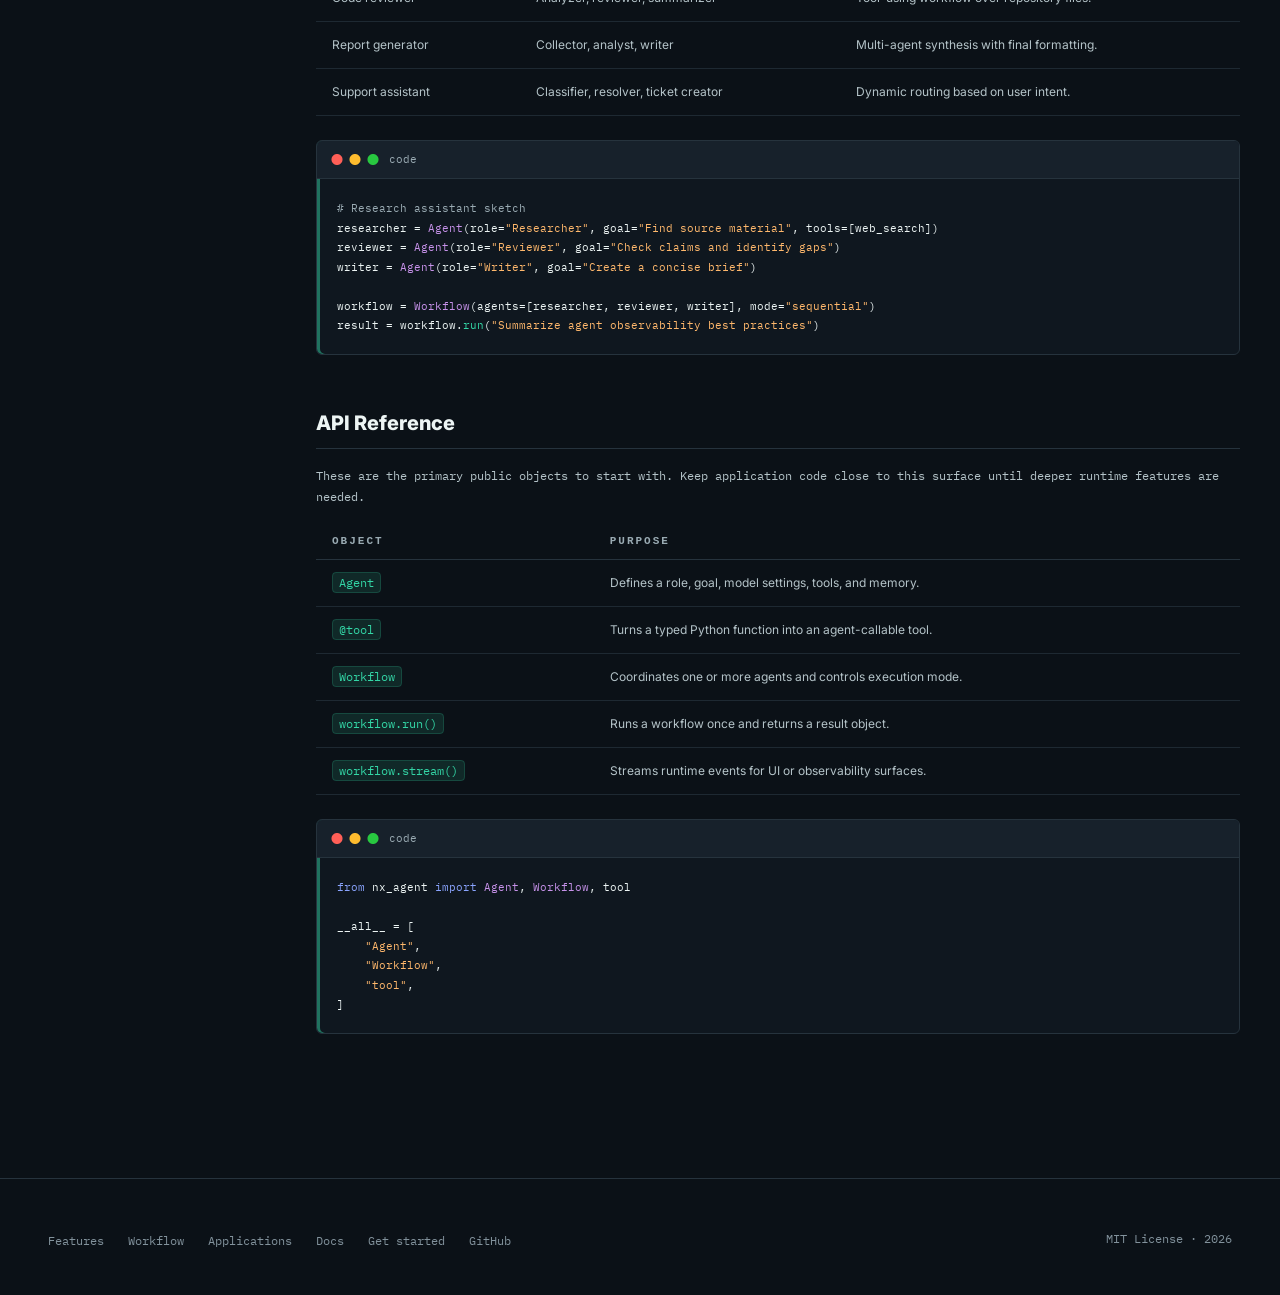
==== commit b61a8320: "feat: add license" ====
--- a/docs/index.html
+++ b/docs/index.html
@@ -275,7 +275,7 @@
     <li><a href="../get-started/">Get started</a></li>
     <li><a href="https://github.com/nxagent/nxagent">GitHub</a></li>
   </ul>
-  <div class="footer-copy">MIT License · 2025</div>
+  <div class="footer-copy">MIT License · 2026</div>
 </footer>
 
 <script src="../assets/js/main.js"></script>
